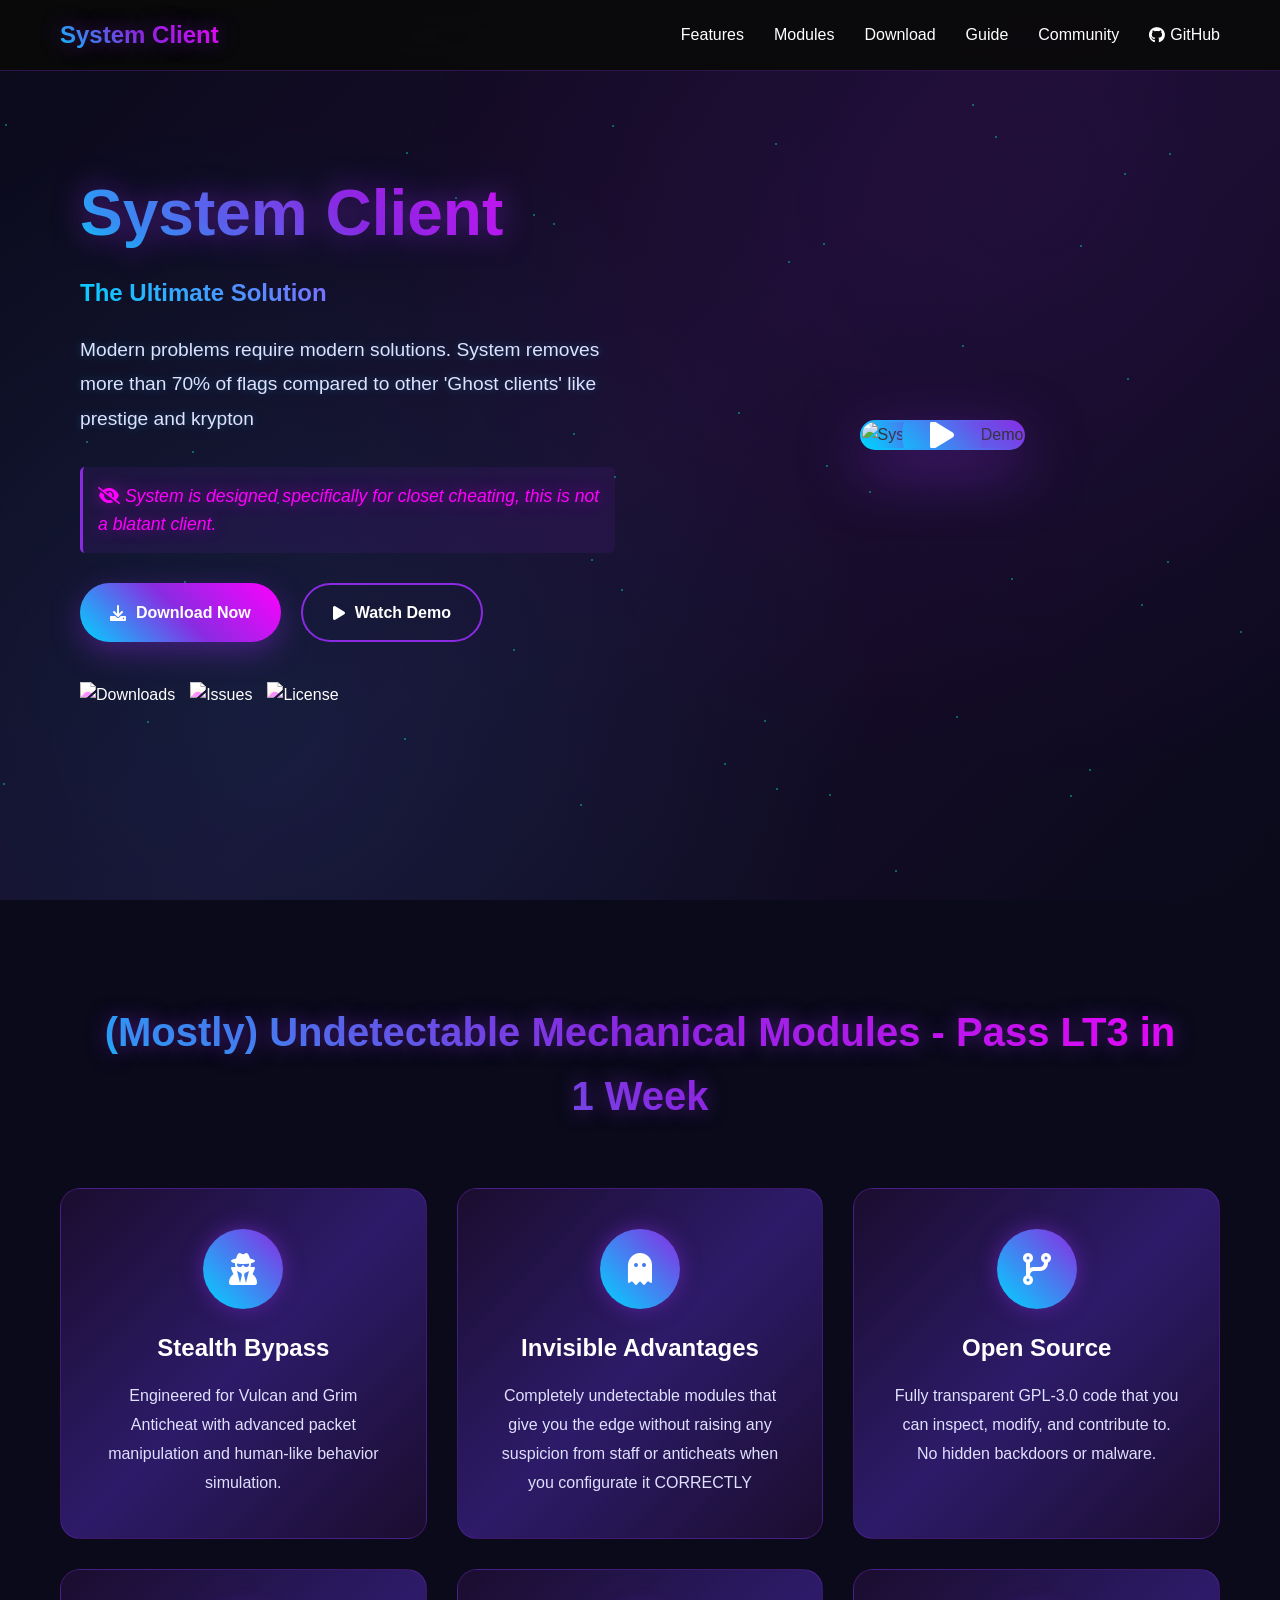
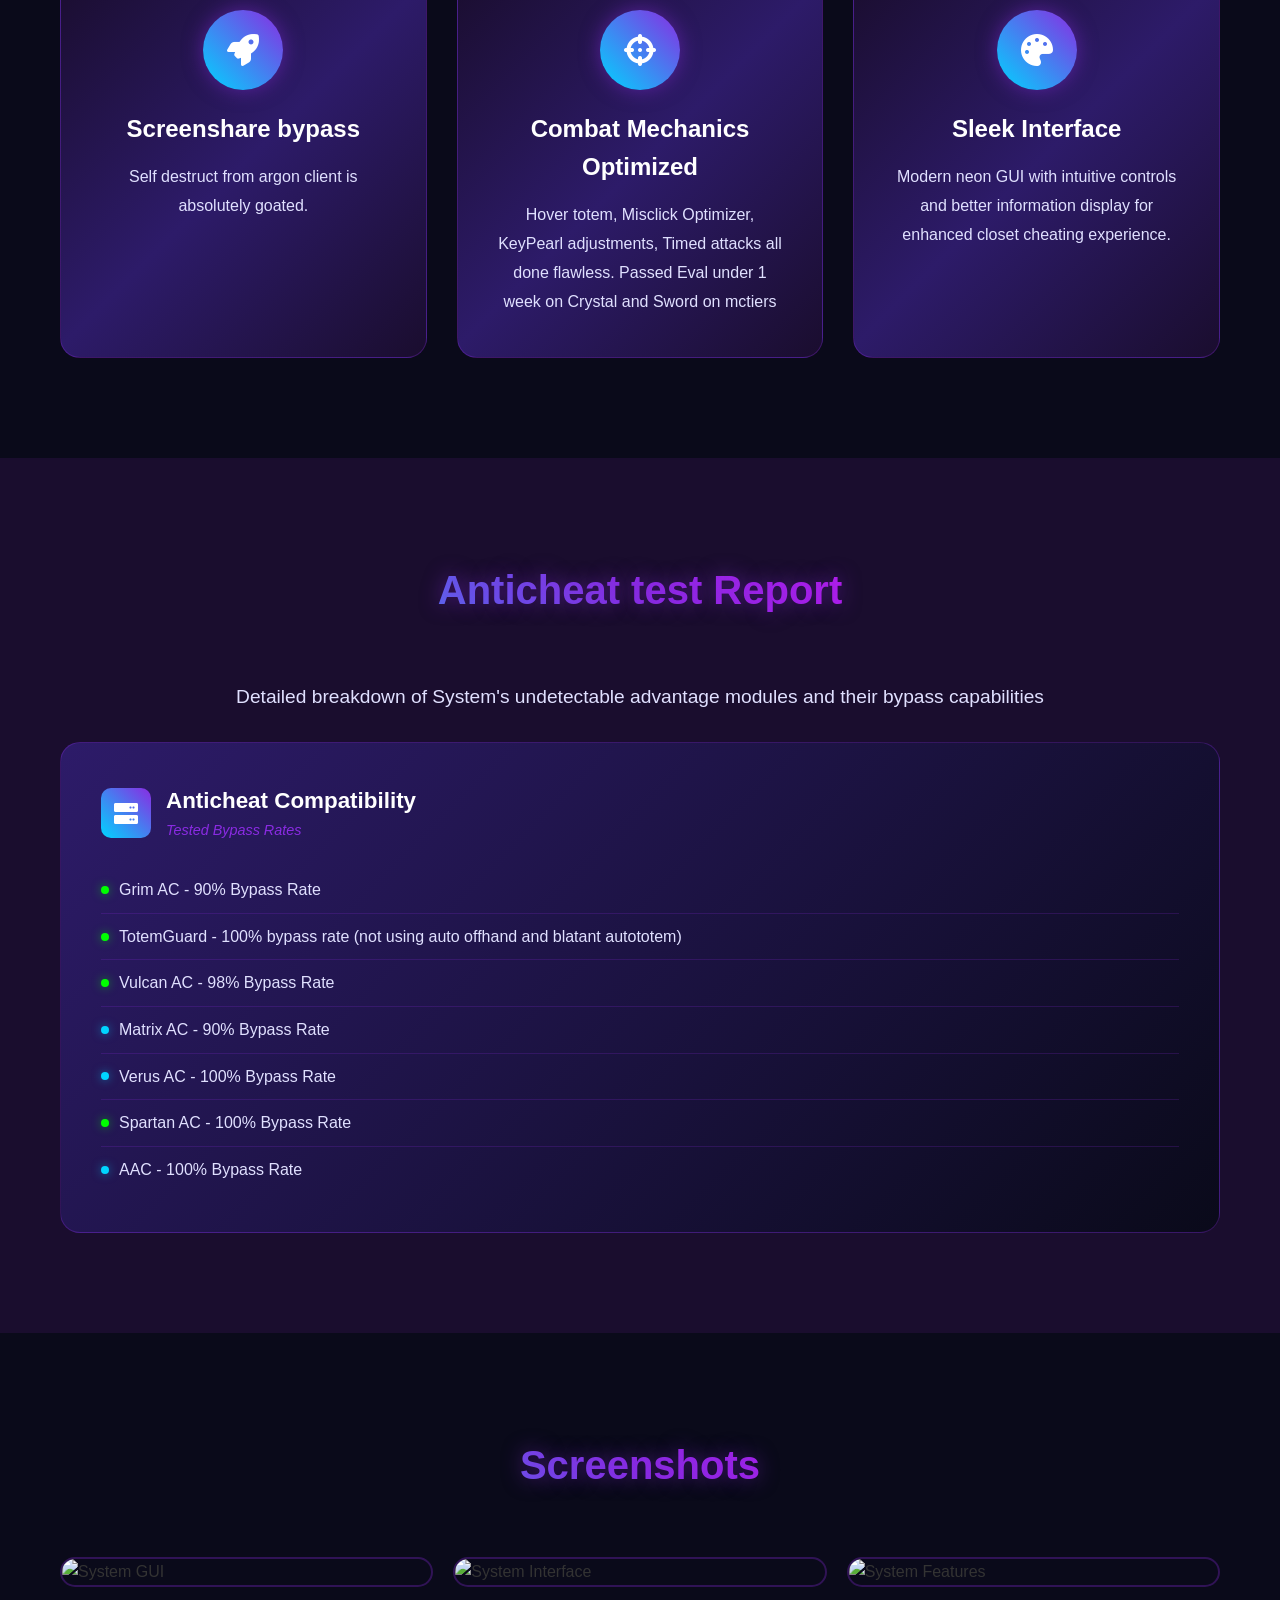
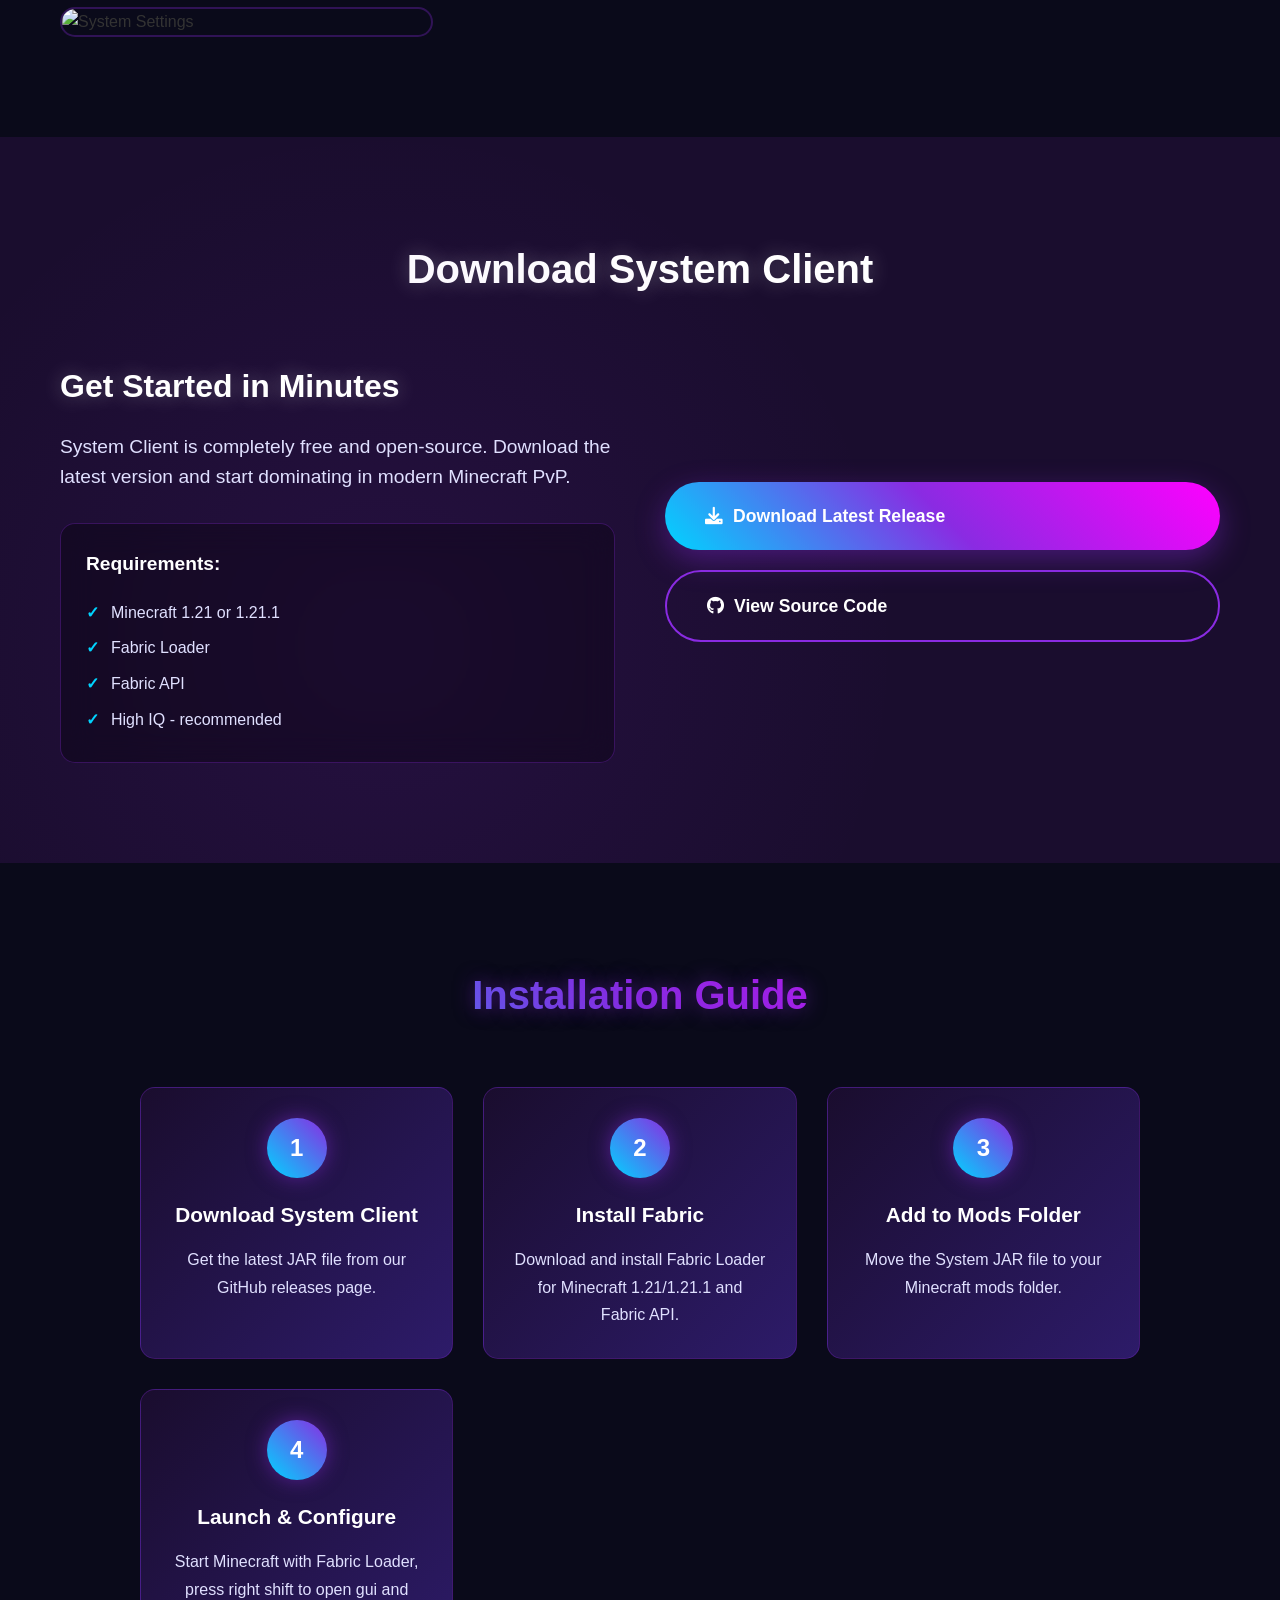
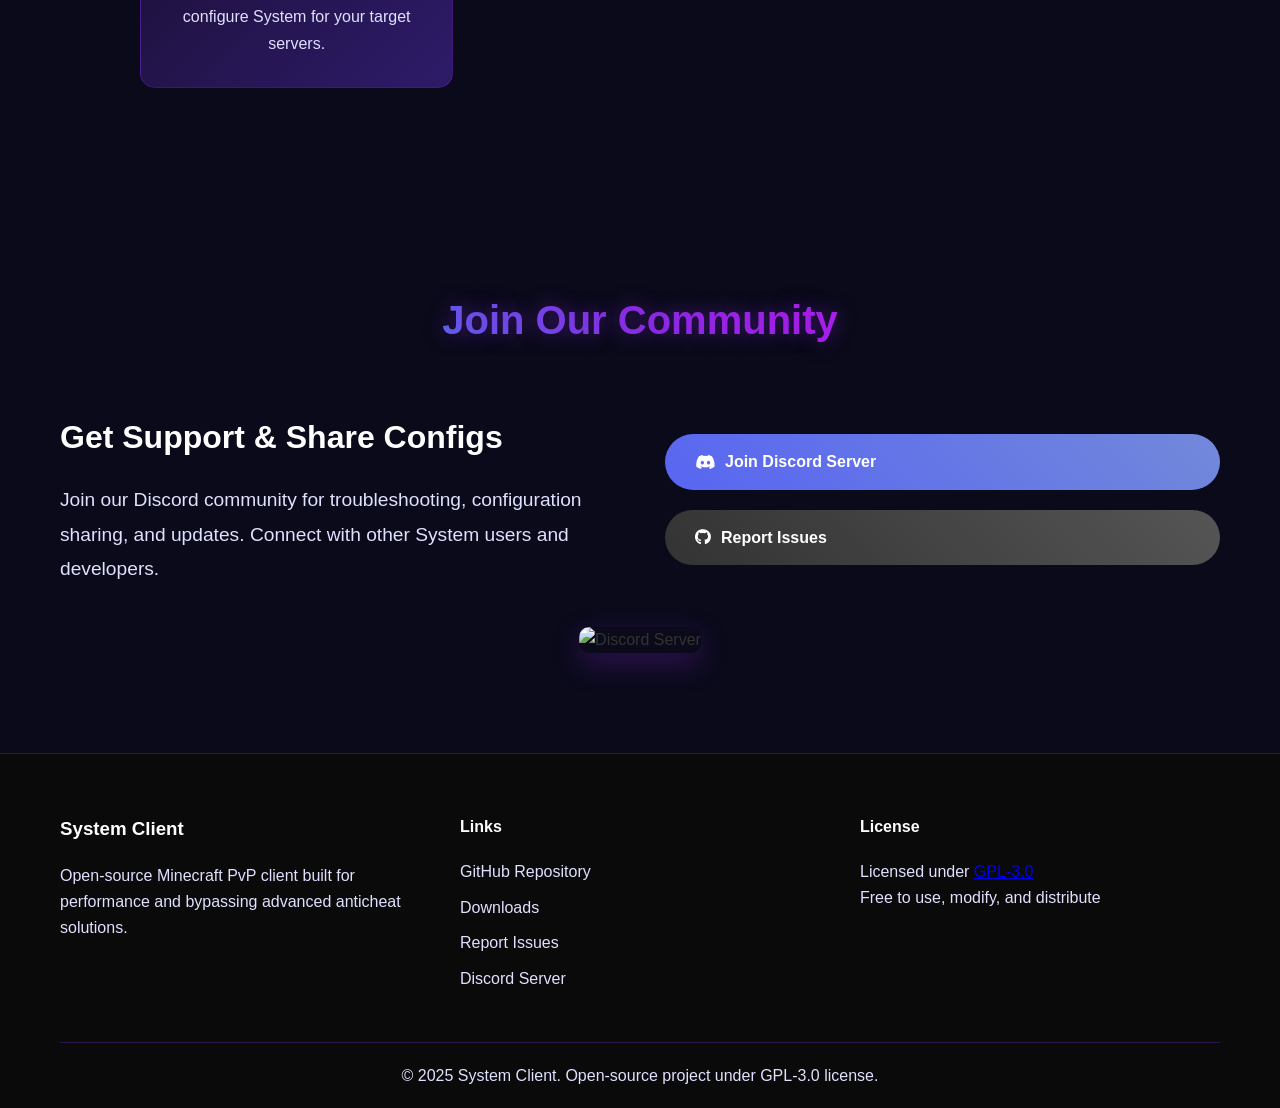
==== index.html @ 07dd6fdf "website" ====
<!DOCTYPE html>
<html lang="en">
<head>
    <meta charset="UTF-8">
    <meta name="viewport" content="width=device-width, initial-scale=1.0">
    <title>System Client</title>
    <meta name="description" content="The official github pages website for system client">
    <link rel="stylesheet" href="styles.css">
    <link href="https://cdnjs.cloudflare.com/ajax/libs/font-awesome/6.0.0/css/all.min.css" rel="stylesheet">
</head>
<body>
    <!-- Navigation -->
    <nav class="navbar">
        <div class="nav-container">
            <div class="nav-logo">
                <h2>System Client</h2>
            </div>
            <div class="nav-menu">
                <a href="#features" class="nav-link">Features</a>
                <a href="#modules" class="nav-link">Modules</a>
                <a href="#download" class="nav-link">Download</a>
                <a href="#guide" class="nav-link">Guide</a>
                <a href="#community" class="nav-link">Community</a>
                <a href="https://github.com/DLindustries/System" class="nav-link" target="_blank">
                    <i class="fab fa-github"></i> GitHub
                </a>
            </div>
            <div class="hamburger">
                <span></span>
                <span></span>
                <span></span>
            </div>
        </div>
    </nav>

    <!-- Hero Section -->
    <section class="hero">
        <div class="hero-container">
            <div class="hero-content">
                <h1 class="hero-title">System Client</h1>
                <p class="hero-subtitle">The Ultimate Solution</p>
                <p class="hero-description">
                    Modern problems require modern solutions. System removes more than 70% of flags compared to other 'Ghost clients' like prestige and krypton
                </p>
                <div class="closet-tagline">
                    <i class="fas fa-eye-slash"></i>
                    System is designed specifically for closet cheating, this is not a blatant client.
                </div>
                <div class="hero-buttons">
                    <a href="#download" class="btn btn-primary">
                        <i class="fas fa-download"></i> Download Now
                    </a>
                    <a href="https://www.youtube.com/watch?v=59nsohCazPo" class="btn btn-secondary" target="_blank">
                        <i class="fas fa-play"></i> Watch Demo
                    </a>
                </div>
                <div class="hero-stats">
                    <div class="stat">
                        <img src="https://img.shields.io/github/downloads/DLindustries/System/total?label=Downloads&style=flat-square&color=8a2be2" alt="Downloads">
                    </div>
                    <div class="stat">
                        <img src="https://img.shields.io/github/issues/DLindustries/System?style=flat-square&color=00d4ff" alt="Issues">
                    </div>
                    <div class="stat">
                        <img src="https://img.shields.io/badge/license-GPL--3.0-8a2be2?style=flat-square" alt="License">
                    </div>
                </div>
            </div>
            <div class="hero-video">
                <div class="video-wrapper">
                    <img src="https://img.youtube.com/vi/59nsohCazPo/maxresdefault.jpg" alt="System Client Demo" class="hero-image">
                    <div class="play-button" onclick="openVideo()">
                        <i class="fas fa-play"></i>
                    </div>
                </div>
            </div>
        </div>
    </section>

    <!-- Features Section -->
    <section id="features" class="features">
        <div class="container">
            <h2 class="section-title">(Mostly) Undetectable Mechanical Modules - Pass LT3 in 1 Week</h2>
            <div class="features-grid">
                <div class="feature-card">
                    <div class="feature-icon">
                        <i class="fas fa-user-secret"></i>
                    </div>
                    <h3>Stealth Bypass</h3>
                    <p>Engineered for Vulcan and Grim Anticheat with advanced packet manipulation and human-like behavior simulation.</p>
                </div>
                <div class="feature-card">
                    <div class="feature-icon">
                        <i class="fas fa-ghost"></i>
                    </div>
                    <h3>Invisible Advantages</h3>
                    <p>Completely undetectable modules that give you the edge without raising any suspicion from staff or anticheats when you configurate it CORRECTLY </p>
                </div>
                <div class="feature-card">
                    <div class="feature-icon">
                        <i class="fas fa-code-branch"></i>
                    </div>
                    <h3>Open Source</h3>
                    <p>Fully transparent GPL-3.0 code that you can inspect, modify, and contribute to. No hidden backdoors or malware.</p>
                </div>
                <div class="feature-card">
                    <div class="feature-icon">
                        <i class="fas fa-rocket"></i>
                    </div>
                    <h3>Screenshare bypass</h3>
                    <p>Self destruct from argon client is absolutely goated.</p>
                </div>
                <div class="feature-card">
                    <div class="feature-icon">
                        <i class="fas fa-crosshairs"></i>
                    </div>
                    <h3>Combat Mechanics Optimized</h3>
                    <p>Hover totem, Misclick Optimizer, KeyPearl adjustments, Timed attacks all done flawless. Passed Eval under 1 week on Crystal and Sword on mctiers</p>
                </div>
                <div class="feature-card">
                    <div class="feature-icon">
                        <i class="fas fa-palette"></i>
                    </div>
                    <h3>Sleek Interface</h3>
                    <p>Modern neon GUI with intuitive controls and better information display for enhanced closet cheating experience.</p>
                </div>
            </div>
        </div>
    </section>


    </section>

    <!-- Modules Comparison Section -->
    <section id="modules" class="modules-comparison">
        <div class="container">
            <h2 class="section-title">Anticheat test Report</h2>
            <p style="text-align: center; color: #e0e0ff; font-size: 1.2rem; margin-bottom: 30px;">
                Detailed breakdown of System's undetectable advantage modules and their bypass capabilities
            </p>
            


                <div class="comparison-card">
                    <div class="comparison-header">
                        <div class="comparison-icon">
                            <i class="fas fa-server"></i>
                        </div>
                        <div>
                            <div class="comparison-title">Anticheat Compatibility</div>
                            <div class="comparison-subtitle">Tested Bypass Rates</div>
                        </div>
                    </div>
                    <ul class="module-list">
                        <li class="module-item">
                            <span class="status undetectable"></span>
                            <span>Grim AC - 90% Bypass Rate</span>
                        </li>
                        <li class="module-item">
                            <span class="status undetectable"></span>
                            <span>TotemGuard - 100% bypass rate (not using auto offhand and blatant autototem)</span>
                        </li>
                        <li class="module-item">
                            <span class="status undetectable"></span>
                            <span>Vulcan AC - 98% Bypass Rate</span>
                        </li>
                        <li class="module-item">
                            <span class="status bypass"></span>
                            <span>Matrix AC - 90% Bypass Rate</span>
                        </li>
                        <li class="module-item">
                            <span class="status bypass"></span>
                            <span>Verus AC - 100% Bypass Rate</span>
                        </li>
                        <li class="module-item">
                            <span class="status undetectable"></span>
                            <span>Spartan AC - 100% Bypass Rate</span>
                        </li>
                        <li class="module-item">
                            <span class="status bypass"></span>
                            <span>AAC - 100% Bypass Rate</span>
                        </li>
                    </ul>
                </div>
            </div>
        </div>
    </section>

    <!-- Screenshots -->
    <section class="screenshots">
        <div class="container">
            <h2 class="section-title">Screenshots</h2>
            <div class="screenshots-grid">
                <div class="screenshot-item">
                    <img src="https://github.com/user-attachments/assets/105ce9a6-8dfd-446d-9b79-277b9ec9e015" alt="System GUI" onclick="openModal(this.src)">
                </div>
                <div class="screenshot-item">
                    <img src="https://github.com/user-attachments/assets/81a349a4-01f3-43d8-8728-928a8af3e916" alt="System Interface" onclick="openModal(this.src)">
                </div>
                <div class="screenshot-item">
                    <img src="https://github.com/user-attachments/assets/23832c9f-33e0-438f-86b9-a5bc885b9ee2" alt="System Features" onclick="openModal(this.src)">
                </div>
                <div class="screenshot-item">
                    <img src="https://github.com/user-attachments/assets/b5747333-413d-40ad-b40c-35d272b5d9b6" alt="System Settings" onclick="openModal(this.src)">
                </div>
            </div>
        </div>
    </section>

    <!-- Download Section -->
    <section id="download" class="download">
        <div class="container">
            <h2 class="section-title">Download System Client</h2>
            <div class="download-content">
                <div class="download-info">
                    <h3>Get Started in Minutes</h3>
                    <p>System Client is completely free and open-source. Download the latest version and start dominating in modern Minecraft PvP.</p>
                    <div class="requirements">
                        <h4>Requirements:</h4>
                        <ul>
                            <li>Minecraft 1.21 or 1.21.1</li>
                            <li>Fabric Loader</li>
                            <li>Fabric API</li>
                            <li>High IQ - recommended</li>
                        </ul>
                    </div>
                </div>
                <div class="download-buttons">
                    <a href="https://github.com/DLindustries/System/releases/latest" class="btn btn-primary large" target="_blank">
                        <i class="fas fa-download"></i>
                        Download Latest Release
                    </a>
                    <a href="https://github.com/DLindustries/System" class="btn btn-secondary large" target="_blank">
                        <i class="fab fa-github"></i>
                        View Source Code
                    </a>
                </div>
            </div>
        </div>
    </section>

    <!-- Installation Guide -->
    <section id="guide" class="guide">
        <div class="container">
            <h2 class="section-title">Installation Guide</h2>
            <div class="guide-steps">
                <div class="step">
                    <div class="step-number">1</div>
                    <div class="step-content">
                        <h3>Download System Client</h3>
                        <p>Get the latest JAR file from our GitHub releases page.</p>
                    </div>
                </div>
                <div class="step">
                    <div class="step-number">2</div>
                    <div class="step-content">
                        <h3>Install Fabric</h3>
                        <p>Download and install Fabric Loader for Minecraft 1.21/1.21.1 and Fabric API.</p>
                    </div>
                </div>
                <div class="step">
                    <div class="step-number">3</div>
                    <div class="step-content">
                        <h3>Add to Mods Folder</h3>
                        <p>Move the System JAR file to your Minecraft mods folder.</p>
                    </div>
                </div>
                <div class="step">
                    <div class="step-number">4</div>
                    <div class="step-content">
                        <h3>Launch & Configure</h3>
                        <p>Start Minecraft with Fabric Loader, press right shift to open gui and configure System for your target servers.</p>
                    </div>
                </div>
            </div>
        </div>
    </section>

    <!-- Community Section -->
    <section id="community" class="community">
        <div class="container">
            <h2 class="section-title">Join Our Community</h2>
            <div class="community-content">
                <div class="community-text">
                    <h3>Get Support & Share Configs</h3>
                    <p>Join our Discord community for troubleshooting, configuration sharing, and updates. Connect with other System users and developers.</p>
                </div>
                <div class="community-links">
                    <a href="https://discord.gg/yynpznJVkC" class="btn btn-discord" target="_blank">
                        <i class="fab fa-discord"></i>
                        Join Discord Server
                    </a>
                    <a href="https://github.com/DLindustries/System/issues" class="btn btn-github" target="_blank">
                        <i class="fab fa-github"></i>
                        Report Issues
                    </a>
                </div>
            </div>
            <div class="discord-widget">
                <img src="https://invidget.switchblade.xyz/yynpznJVkC" alt="Discord Server" style="border-radius: 10px;">
            </div>
        </div>
    </section>

    <!-- Footer -->
    <footer class="footer">
        <div class="container">
            <div class="footer-content">
                <div class="footer-section">
                    <h3>System Client</h3>
                    <p>Open-source Minecraft PvP client built for performance and bypassing advanced anticheat solutions.</p>
                </div>
                <div class="footer-section">
                    <h4>Links</h4>
                    <ul>
                        <li><a href="https://github.com/DLindustries/System">GitHub Repository</a></li>
                        <li><a href="https://github.com/DLindustries/System/releases">Downloads</a></li>
                        <li><a href="https://github.com/DLindustries/System/issues">Report Issues</a></li>
                        <li><a href="https://discord.gg/yynpznJVkC">Discord Server</a></li>
                    </ul>
                </div>
                <div class="footer-section">
                    <h4>License</h4>
                    <p>Licensed under <a href="https://www.gnu.org/licenses/gpl-3.0.en.html">GPL-3.0</a></p>
                    <p>Free to use, modify, and distribute</p>
                </div>
            </div>
            <div class="footer-bottom">
                <p>&copy; 2025 System Client. Open-source project under GPL-3.0 license.</p>
            </div>
        </div>
    </footer>

    <!-- Modal for screenshots -->
    <div id="imageModal" class="modal">
        <div class="modal-content">
            <span class="close" onclick="closeModal()">&times;</span>
            <img id="modalImage" src="" alt="Screenshot">
        </div>
    </div>

    <script src="script.js"></script>
</body>
</html>
---- styles.css ----
/* Modern CSS Reset and Base Styles */
* {
    margin: 0;
    padding: 0;
    box-sizing: border-box;
}

body {
    font-family: 'Segoe UI', Tahoma, Geneva, Verdana, sans-serif;
    line-height: 1.6;
    color: #333;
    background: linear-gradient(135deg, #0a0a0a 0%, #1a0d2e 50%, #0a0a0a 100%);
    background-attachment: fixed;
    overflow-x: hidden;
}

/* Smooth scrolling */
html {
    scroll-behavior: smooth;
}

/* Container */
.container {
    max-width: 1200px;
    margin: 0 auto;
    padding: 0 20px;
}

/* Navigation */
.navbar {
    position: fixed;
    top: 0;
    width: 100%;
    background: rgba(10, 10, 26, 0.95);
    backdrop-filter: blur(15px) saturate(1.5);
    border-bottom: 1px solid rgba(138, 43, 226, 0.3);
    z-index: 1000;
    transition: all 0.3s ease;
}

.nav-container {
    max-width: 1200px;
    margin: 0 auto;
    padding: 0 20px;
    display: flex;
    justify-content: space-between;
    align-items: center;
    height: 70px;
}

.nav-logo h2 {
    background: linear-gradient(45deg, #00d4ff, #8a2be2, #ff00ff);
    -webkit-background-clip: text;
    -webkit-text-fill-color: transparent;
    background-clip: text;
    font-weight: 700;
    font-size: 1.5rem;
    text-shadow: 0 0 20px rgba(138, 43, 226, 0.5);
}

.nav-menu {
    display: flex;
    gap: 30px;
    align-items: center;
}

.nav-link {
    color: #fff;
    text-decoration: none;
    font-weight: 500;
    transition: all 0.3s ease;
    display: flex;
    align-items: center;
    gap: 5px;
    position: relative;
}

.nav-link::after {
    content: '';
    position: absolute;
    bottom: -5px;
    left: 0;
    width: 0;
    height: 2px;
    background: linear-gradient(45deg, #00d4ff, #8a2be2);
    transition: width 0.3s ease;
}

.nav-link:hover {
    color: #00d4ff;
    text-shadow: 0 0 10px rgba(0, 212, 255, 0.5);
}

.nav-link:hover::after {
    width: 100%;
}

.hamburger {
    display: none;
    flex-direction: column;
    cursor: pointer;
}

.hamburger span {
    width: 25px;
    height: 3px;
    background: linear-gradient(45deg, #00d4ff, #8a2be2);
    margin: 3px 0;
    transition: 0.3s;
}

/* Hero Section */
.hero {
    min-height: 100vh;
    background: linear-gradient(135deg, #0a0a1a 0%, #1a0d2e 50%, #0a0a1a 100%);
    display: flex;
    align-items: center;
    padding-top: 70px;
    padding-left: 40px;
    padding-right: 40px;
    position: relative;
    overflow: hidden;
}

.hero::before {
    content: '';
    position: absolute;
    top: 0;
    left: 0;
    right: 0;
    bottom: 0;
    background: radial-gradient(circle at 20% 80%, rgba(0, 212, 255, 0.1) 0%, transparent 50%),
                radial-gradient(circle at 80% 20%, rgba(138, 43, 226, 0.1) 0%, transparent 50%);
    opacity: 0.8;
}

.hero-container {
    display: grid;
    grid-template-columns: 1fr 1fr;
    gap: 50px;
    align-items: center;
    position: relative;
    z-index: 1;
    max-width: 1200px;
    margin: 0 auto;
    padding: 0 20px;
}

.hero-content {
    color: #fff;
    padding-left: 20px;
}

.hero-title {
    font-size: 4rem;
    font-weight: 800;
    margin-bottom: 10px;
    background: linear-gradient(45deg, #00d4ff, #8a2be2, #ff00ff);
    -webkit-background-clip: text;
    -webkit-text-fill-color: transparent;
    background-clip: text;
    text-shadow: 0 0 30px rgba(138, 43, 226, 0.6);
}

.hero-subtitle {
    font-size: 1.5rem;
    background: linear-gradient(45deg, #00d4ff, #ff00ff);
    -webkit-background-clip: text;
    -webkit-text-fill-color: transparent;
    background-clip: text;
    margin-bottom: 20px;
    font-weight: 600;
}

.hero-description {
    font-size: 1.2rem;
    color: #e0e0ff;
    margin-bottom: 30px;
    line-height: 1.8;
    text-shadow: 0 0 10px rgba(0, 212, 255, 0.3);
}

.closet-tagline {
    font-size: 1.1rem;
    color: #ff00ff;
    font-style: italic;
    margin-bottom: 30px;
    text-shadow: 0 0 15px rgba(255, 0, 255, 0.5);
    padding: 15px;
    background: rgba(138, 43, 226, 0.1);
    border-left: 3px solid #8a2be2;
    border-radius: 5px;
}

.hero-buttons {
    display: flex;
    gap: 20px;
    margin-bottom: 40px;
    padding-left: 0;
}

.btn {
    padding: 15px 30px;
    border-radius: 50px;
    text-decoration: none;
    font-weight: 600;
    transition: all 0.3s ease;
    display: inline-flex;
    align-items: center;
    gap: 10px;
    border: none;
    cursor: pointer;
    font-size: 1rem;
    position: relative;
    overflow: hidden;
}

.btn::before {
    content: '';
    position: absolute;
    top: 0;
    left: -100%;
    width: 100%;
    height: 100%;
    background: linear-gradient(90deg, transparent, rgba(255, 255, 255, 0.2), transparent);
    transition: left 0.5s;
}

.btn:hover::before {
    left: 100%;
}

.btn-primary {
    background: linear-gradient(45deg, #00d4ff, #8a2be2, #ff00ff);
    color: #fff;
    box-shadow: 0 10px 30px rgba(138, 43, 226, 0.4);
}

.btn-primary:hover {
    transform: translateY(-3px);
    box-shadow: 0 15px 40px rgba(138, 43, 226, 0.6);
}

.btn-secondary {
    background: transparent;
    color: #fff;
    border: 2px solid #8a2be2;
}

.btn-secondary:hover {
    background: linear-gradient(45deg, #8a2be2, #ff00ff);
    color: #fff;
    transform: translateY(-3px);
    box-shadow: 0 10px 25px rgba(138, 43, 226, 0.5);
}

.btn.large {
    padding: 20px 40px;
    font-size: 1.1rem;
}

.hero-stats {
    display: flex;
    gap: 15px;
    flex-wrap: wrap;
}

.stat img {
    height: 24px;
    filter: brightness(1.2) hue-rotate(180deg);
}

.hero-video {
    display: flex;
    justify-content: center;
    align-items: center;
}

.video-wrapper {
    position: relative;
    border-radius: 20px;
    overflow: hidden;
    box-shadow: 0 20px 60px rgba(138, 43, 226, 0.5);
    transition: transform 0.3s ease;
    cursor: pointer;
    border: 2px solid transparent;
    background: linear-gradient(45deg, #00d4ff, #8a2be2) border-box;
}

.video-wrapper:hover {
    transform: translateY(-10px) scale(1.02);
    box-shadow: 0 30px 80px rgba(138, 43, 226, 0.7);
}

.hero-image {
    width: 100%;
    max-width: 500px;
    height: auto;
    display: block;
}

.play-button {
    position: absolute;
    top: 50%;
    left: 50%;
    transform: translate(-50%, -50%);
    width: 80px;
    height: 80px;
    background: linear-gradient(45deg, #00d4ff, #8a2be2);
    border-radius: 50%;
    display: flex;
    align-items: center;
    justify-content: center;
    font-size: 2rem;
    color: #fff;
    transition: all 0.3s ease;
    box-shadow: 0 0 30px rgba(138, 43, 226, 0.6);
}

.play-button:hover {
    background: linear-gradient(45deg, #8a2be2, #ff00ff);
    transform: translate(-50%, -50%) scale(1.1);
    box-shadow: 0 0 40px rgba(255, 0, 255, 0.8);
}

/* Sections */
section {
    padding: 100px 0;
}

.section-title {
    text-align: center;
    font-size: 2.5rem;
    margin-bottom: 60px;
    background: linear-gradient(45deg, #00d4ff, #8a2be2, #ff00ff);
    -webkit-background-clip: text;
    -webkit-text-fill-color: transparent;
    background-clip: text;
    font-weight: 700;
    text-shadow: 0 0 20px rgba(138, 43, 226, 0.5);
    padding: 0 40px;
}

/* Features Section */
.features {
    background: #0a0a1a;
}

.features-grid {
    display: grid;
    grid-template-columns: repeat(auto-fit, minmax(350px, 1fr));
    gap: 30px;
}

.feature-card {
    background: linear-gradient(135deg, #1a0d2e, #2d1b69, #1a0d2e);
    padding: 40px;
    border-radius: 20px;
    text-align: center;
    transition: all 0.3s ease;
    border: 1px solid rgba(138, 43, 226, 0.3);
    position: relative;
    overflow: hidden;
}

.feature-card::before {
    content: '';
    position: absolute;
    top: 0;
    left: 0;
    right: 0;
    bottom: 0;
    background: linear-gradient(45deg, rgba(0, 212, 255, 0.05), rgba(138, 43, 226, 0.05));
    opacity: 0;
    transition: opacity 0.3s ease;
}

.feature-card:hover::before {
    opacity: 1;
}

.feature-card:hover {
    transform: translateY(-10px);
    box-shadow: 0 20px 40px rgba(138, 43, 226, 0.4);
    border-color: rgba(0, 212, 255, 0.5);
}

.feature-icon {
    width: 80px;
    height: 80px;
    background: linear-gradient(45deg, #00d4ff, #8a2be2);
    border-radius: 50%;
    display: flex;
    align-items: center;
    justify-content: center;
    margin: 0 auto 20px;
    font-size: 2rem;
    color: #fff;
    box-shadow: 0 0 20px rgba(138, 43, 226, 0.5);
}

.feature-card h3 {
    color: #fff;
    font-size: 1.5rem;
    margin-bottom: 15px;
    font-weight: 600;
}

.feature-card p {
    color: #e0e0ff;
    line-height: 1.8;
}

/* Improvements Section */
.improvements {
    background: #1a0d2e;
}

.improvements-list {
    max-width: 800px;
    margin: 0 auto;
}

.improvement-item {
    display: flex;
    gap: 30px;
    margin-bottom: 40px;
    padding: 30px;
    background: linear-gradient(135deg, #2d1b69, #1a0d2e);
    border-radius: 15px;
    transition: all 0.3s ease;
    border: 1px solid rgba(138, 43, 226, 0.2);
}

.improvement-item:hover {
    transform: translateX(10px);
    box-shadow: 0 10px 30px rgba(138, 43, 226, 0.3);
    border-color: rgba(0, 212, 255, 0.4);
}

.improvement-icon {
    width: 60px;
    height: 60px;
    background: linear-gradient(45deg, #00d4ff, #8a2be2);
    border-radius: 50%;
    display: flex;
    align-items: center;
    justify-content: center;
    font-size: 1.5rem;
    color: #fff;
    flex-shrink: 0;
    box-shadow: 0 0 15px rgba(138, 43, 226, 0.4);
}

.improvement-content h3 {
    color: #fff;
    font-size: 1.3rem;
    margin-bottom: 10px;
    font-weight: 600;
}

.improvement-content p {
    color: #e0e0ff;
    line-height: 1.7;
}

/* Screenshots Section */
.screenshots {
    background: #0a0a1a;
}

.screenshots-grid {
    display: grid;
    grid-template-columns: repeat(auto-fit, minmax(300px, 1fr));
    gap: 20px;
}

.screenshot-item {
    border-radius: 15px;
    overflow: hidden;
    cursor: pointer;
    transition: all 0.3s ease;
    border: 2px solid rgba(138, 43, 226, 0.3);
}

.screenshot-item:hover {
    transform: scale(1.05);
    box-shadow: 0 15px 40px rgba(138, 43, 226, 0.4);
    border-color: rgba(0, 212, 255, 0.6);
}

.screenshot-item img {
    width: 100%;
    height: auto;
    display: block;
}

/* Download Section */
.download {
    background: #1a0d2e;
    color: #fff;
    position: relative;
    overflow: hidden;
}

.download::before {
    content: '';
    position: absolute;
    top: 0;
    left: 0;
    right: 0;
    bottom: 0;
    background: radial-gradient(circle at 30% 70%, rgba(138, 43, 226, 0.1) 0%, transparent 50%);
}

.download .section-title {
    color: #fff;
    background: none;
    -webkit-background-clip: unset;
    -webkit-text-fill-color: unset;
    background-clip: unset;
    text-shadow: 0 0 20px rgba(255, 255, 255, 0.3);
}

.download-content {
    display: grid;
    grid-template-columns: 1fr 1fr;
    gap: 50px;
    align-items: center;
    position: relative;
    z-index: 1;
}

.download-info h3 {
    font-size: 2rem;
    margin-bottom: 20px;
    font-weight: 700;
    color: #fff;
    text-shadow: 0 0 20px rgba(255, 255, 255, 0.3);
}

.download-info p {
    font-size: 1.2rem;
    margin-bottom: 30px;
    color: #e0e0ff;
}

.requirements {
    background: rgba(0, 0, 0, 0.3);
    padding: 25px;
    border-radius: 15px;
    backdrop-filter: blur(15px);
    border: 1px solid rgba(138, 43, 226, 0.3);
}

.requirements h4 {
    margin-bottom: 15px;
    font-size: 1.2rem;
    color: #fff;
}

.requirements ul {
    list-style: none;
}

.requirements li {
    padding: 5px 0;
    padding-left: 25px;
    position: relative;
    color: #e0e0ff;
}

.requirements li::before {
    content: '✓';
    position: absolute;
    left: 0;
    color: #00d4ff;
    font-weight: bold;
}

.download-buttons {
    display: flex;
    flex-direction: column;
    gap: 20px;
}

.btn-discord {
    background: linear-gradient(45deg, #5865F2, #7289DA);
    color: #fff;
}

.btn-discord:hover {
    background: linear-gradient(45deg, #4752C4, #5865F2);
    transform: translateY(-3px);
}

.btn-github {
    background: linear-gradient(45deg, #333, #555);
    color: #fff;
}

.btn-github:hover {
    background: linear-gradient(45deg, #555, #777);
    transform: translateY(-3px);
}

/* Guide Section */
.guide {
    background: #0a0a1a;
}

.guide-steps {
    display: grid;
    grid-template-columns: repeat(auto-fit, minmax(250px, 1fr));
    gap: 30px;
    max-width: 1000px;
    margin: 0 auto;
}

.step {
    text-align: center;
    position: relative;
    padding: 30px;
    background: linear-gradient(135deg, #1a0d2e, #2d1b69);
    border-radius: 15px;
    border: 1px solid rgba(138, 43, 226, 0.3);
    transition: all 0.3s ease;
}

.step:hover {
    transform: translateY(-5px);
    box-shadow: 0 10px 30px rgba(138, 43, 226, 0.3);
}

.step-number {
    width: 60px;
    height: 60px;
    background: linear-gradient(45deg, #00d4ff, #8a2be2);
    border-radius: 50%;
    display: flex;
    align-items: center;
    justify-content: center;
    font-size: 1.5rem;
    font-weight: bold;
    color: #fff;
    margin: 0 auto 20px;
    box-shadow: 0 0 20px rgba(138, 43, 226, 0.5);
}

.step-content h3 {
    color: #fff;
    font-size: 1.3rem;
    margin-bottom: 15px;
    font-weight: 600;
}

.step-content p {
    color: #e0e0ff;
    line-height: 1.7;
}

/* Modules Comparison Section */
.modules-comparison {
    background: #1a0d2e;
    padding: 100px 0;
}

.comparison-grid {
    display: grid;
    grid-template-columns: repeat(auto-fit, minmax(400px, 1fr));
    gap: 40px;
    margin-top: 50px;
}

.comparison-card {
    background: linear-gradient(135deg, #2d1b69, #0a0a1a);
    padding: 40px;
    border-radius: 20px;
    border: 1px solid rgba(138, 43, 226, 0.3);
    transition: all 0.3s ease;
}

.comparison-card:hover {
    transform: translateY(-10px);
    box-shadow: 0 20px 40px rgba(138, 43, 226, 0.4);
}

.comparison-header {
    display: flex;
    align-items: center;
    gap: 15px;
    margin-bottom: 25px;
}

.comparison-icon {
    width: 50px;
    height: 50px;
    background: linear-gradient(45deg, #00d4ff, #8a2be2);
    border-radius: 10px;
    display: flex;
    align-items: center;
    justify-content: center;
    font-size: 1.5rem;
    color: #fff;
}

.comparison-title {
    color: #fff;
    font-size: 1.4rem;
    font-weight: 600;
}

.comparison-subtitle {
    color: #8a2be2;
    font-size: 0.9rem;
    font-style: italic;
}

.module-list {
    list-style: none;
}

.module-item {
    padding: 10px 0;
    color: #e0e0ff;
    border-bottom: 1px solid rgba(138, 43, 226, 0.2);
    display: flex;
    align-items: center;
    gap: 10px;
}

.module-item:last-child {
    border-bottom: none;
}

.module-item .status {
    width: 8px;
    height: 8px;
    border-radius: 50%;
    flex-shrink: 0;
}

.status.undetectable {
    background: #00ff00;
    box-shadow: 0 0 10px rgba(0, 255, 0, 0.5);
}

.status.bypass {
    background: #00d4ff;
    box-shadow: 0 0 10px rgba(0, 212, 255, 0.5);
}

.status.risky {
    background: #ff6600;
    box-shadow: 0 0 10px rgba(255, 102, 0, 0.5);
}

/* Community Section */
.community {
    background: #0a0a1a;
}

.community-content {
    display: grid;
    grid-template-columns: 1fr 1fr;
    gap: 50px;
    align-items: center;
    margin-bottom: 40px;
}

.community-text h3 {
    color: #fff;
    font-size: 2rem;
    margin-bottom: 20px;
    font-weight: 700;
}

.community-text p {
    color: #e0e0ff;
    font-size: 1.2rem;
    line-height: 1.8;
}

.community-links {
    display: flex;
    flex-direction: column;
    gap: 20px;
}

.discord-widget {
    text-align: center;
}

.discord-widget img {
    max-width: 100%;
    height: auto;
    border-radius: 15px;
    box-shadow: 0 10px 30px rgba(138, 43, 226, 0.3);
}

/* Footer */
.footer {
    background: #0a0a0a;
    color: #e0e0ff;
    padding: 60px 0 20px;
    border-top: 1px solid rgba(138, 43, 226, 0.3);
}

.footer-content {
    display: grid;
    grid-template-columns: repeat(auto-fit, minmax(250px, 1fr));
    gap: 40px;
    margin-bottom: 40px;
}

.footer-section h3,
.footer-section h4 {
    color: #fff;
    margin-bottom: 20px;
    font-weight: 600;
}

.footer-section ul {
    list-style: none;
}

.footer-section ul li {
    margin-bottom: 10px;
}

.footer-section ul li a {
    color: #e0e0ff;
    text-decoration: none;
    transition: color 0.3s ease;
}

.footer-section ul li a:hover {
    color: #00d4ff;
    text-shadow: 0 0 10px rgba(0, 212, 255, 0.5);
}

.footer-bottom {
    text-align: center;
    padding-top: 20px;
    border-top: 1px solid rgba(138, 43, 226, 0.3);
}

/* Modal */
.modal {
    display: none;
    position: fixed;
    z-index: 2000;
    left: 0;
    top: 0;
    width: 100%;
    height: 100%;
    background-color: rgba(0, 0, 0, 0.9);
}

.modal-content {
    position: relative;
    margin: auto;
    padding: 20px;
    width: 90%;
    max-width: 800px;
    top: 50%;
    transform: translateY(-50%);
}

.modal-content img {
    width: 100%;
    height: auto;
    border-radius: 10px;
    border: 2px solid rgba(138, 43, 226, 0.5);
}

.close {
    position: absolute;
    top: 10px;
    right: 25px;
    color: #fff;
    font-size: 35px;
    font-weight: bold;
    cursor: pointer;
    z-index: 2001;
}

.close:hover {
    color: #00d4ff;
    text-shadow: 0 0 15px rgba(0, 212, 255, 0.8);
}

/* Responsive Design */
@media (max-width: 768px) {
    .hamburger {
        display: flex;
    }

    .nav-menu {
        position: fixed;
        left: -100%;
        top: 70px;
        flex-direction: column;
        background: linear-gradient(135deg, #0a0a1a, #1a0d2e);
        width: 100%;
        text-align: center;
        transition: 0.3s;
        backdrop-filter: blur(15px);
        padding: 20px 0;
        border-top: 1px solid rgba(138, 43, 226, 0.3);
    }

    .nav-menu.active {
        left: 0;
    }

    .hero {
        padding-left: 20px;
        padding-right: 20px;
    }

    .hero-container {
        grid-template-columns: 1fr;
        text-align: center;
        padding: 0 10px;
    }

    .hero-content {
        padding-left: 0;
    }

    .hero-title {
        font-size: 2.5rem;
    }

    .section-title {
        padding: 0 20px;
    }

    .download-content,
    .community-content {
        grid-template-columns: 1fr;
        text-align: center;
    }

    .hero-buttons {
        flex-direction: column;
        align-items: center;
    }

    .btn {
        width: 100%;
        max-width: 300px;
        justify-content: center;
    }

    .improvement-item {
        flex-direction: column;
        text-align: center;
    }

    .screenshots-grid {
        grid-template-columns: 1fr;
    }

    .guide-steps {
        grid-template-columns: 1fr;
    }

    .comparison-grid {
        grid-template-columns: 1fr;
    }
}

@media (max-width: 480px) {
    .hero {
        padding-left: 15px;
        padding-right: 15px;
    }

    .hero-title {
        font-size: 2rem;
    }

    .section-title {
        font-size: 2rem;
        padding: 0 15px;
    }

    .features-grid {
        grid-template-columns: 1fr;
    }

    .feature-card {
        padding: 30px 20px;
    }
}

/* Animations and Effects */
@keyframes fadeInUp {
    from {
        opacity: 0;
        transform: translateY(30px);
    }
    to {
        opacity: 1;
        transform: translateY(0);
    }
}

@keyframes glow {
    0%, 100% {
        box-shadow: 0 0 20px rgba(138, 43, 226, 0.3);
    }
    50% {
        box-shadow: 0 0 30px rgba(0, 212, 255, 0.5);
    }
}

.feature-card,
.improvement-item,
.step,
.comparison-card {
    animation: fadeInUp 0.6s ease forwards;
}

.play-button {
    animation: glow 2s ease-in-out infinite;
}

/* Scrollbar styling */
::-webkit-scrollbar {
    width: 8px;
}

::-webkit-scrollbar-track {
    background: #1a0d2e;
}

::-webkit-scrollbar-thumb {
    background: linear-gradient(45deg, #00d4ff, #8a2be2);
    border-radius: 4px;
}

::-webkit-scrollbar-thumb:hover {
    background: linear-gradient(45deg, #8a2be2, #ff00ff);
}
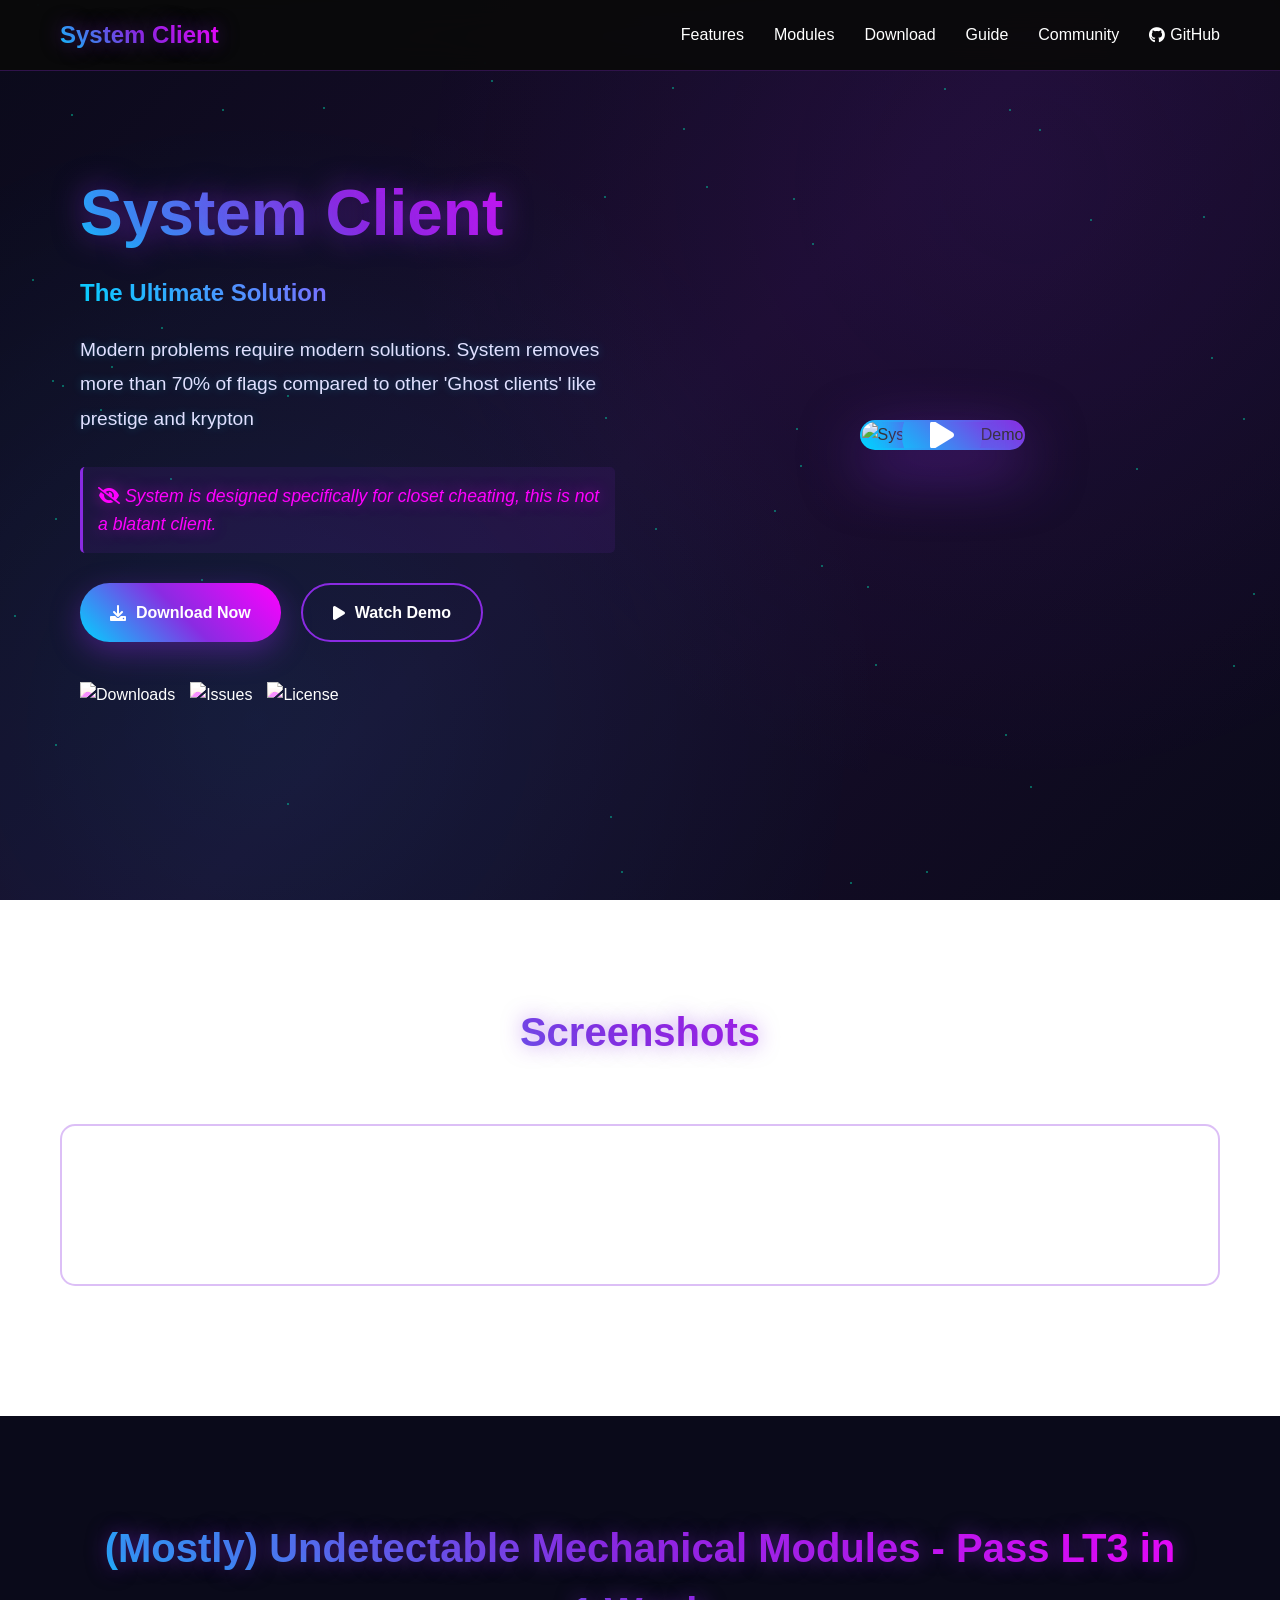
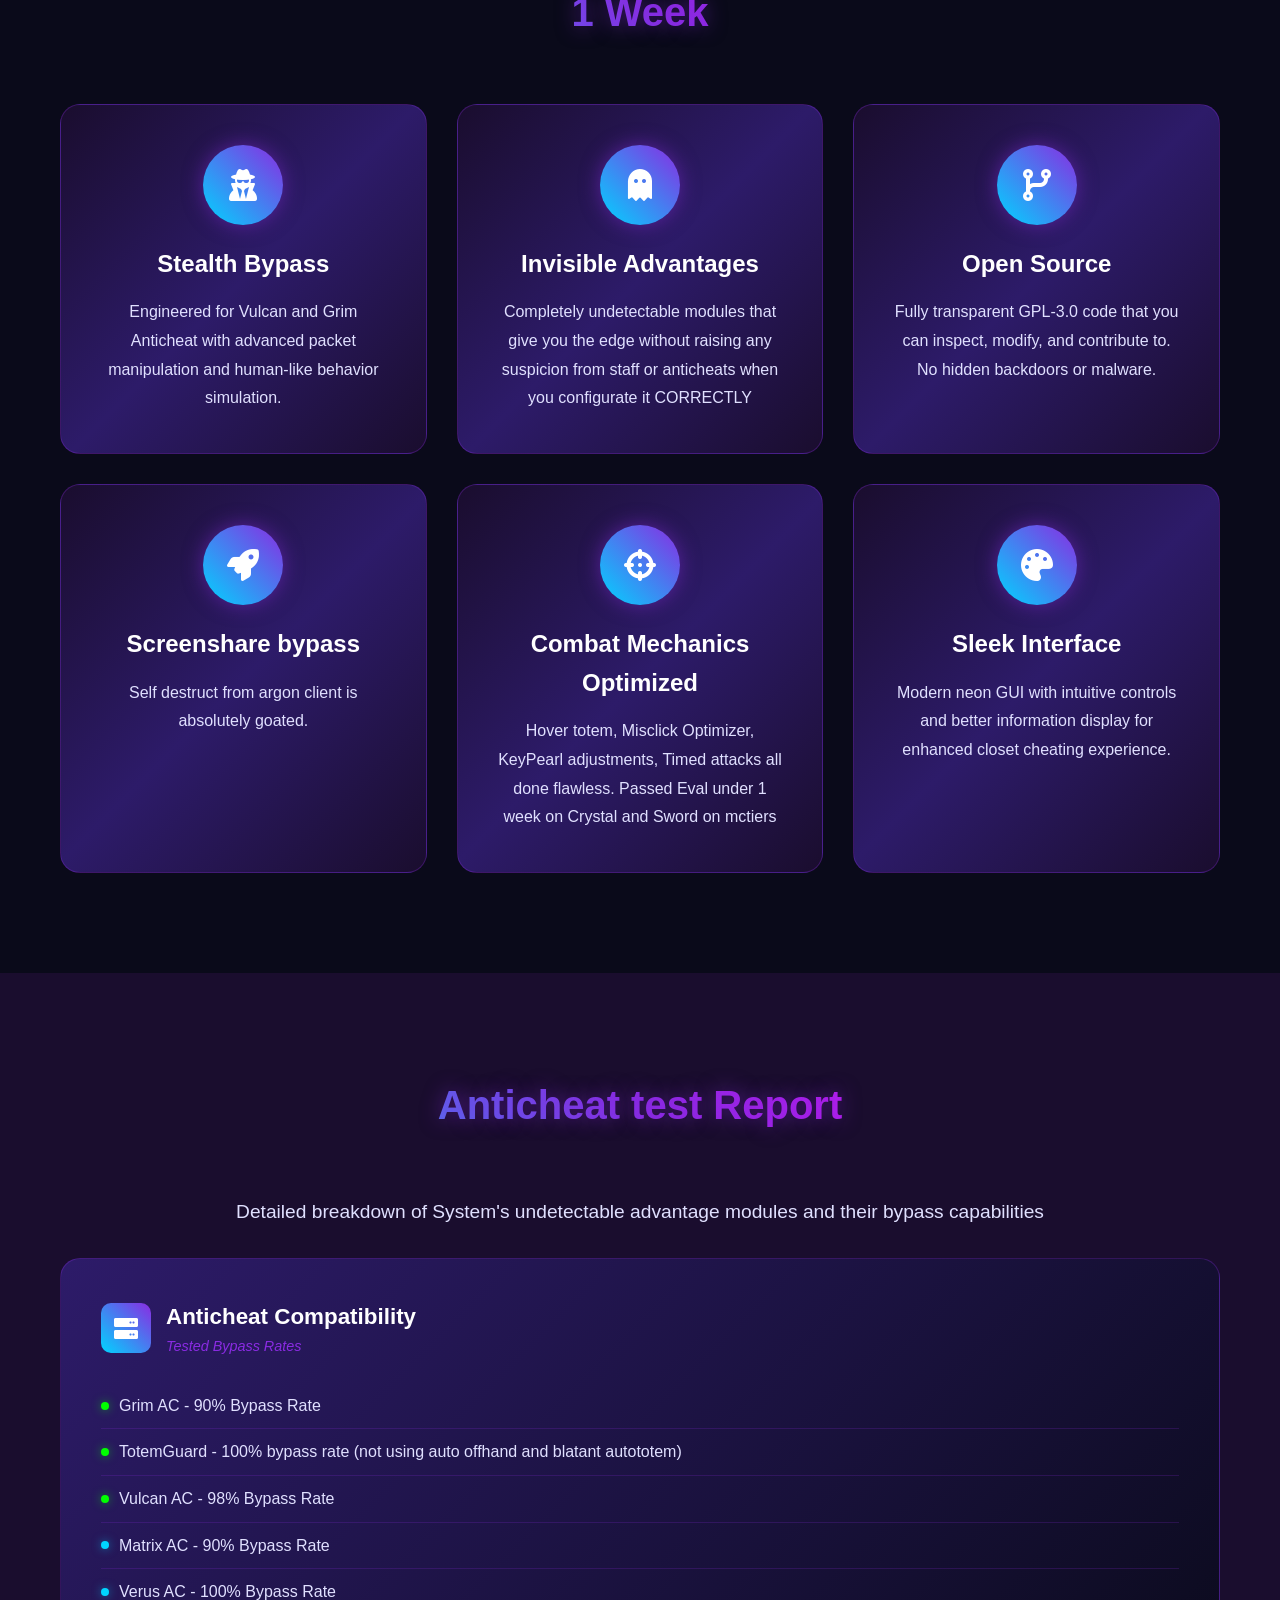
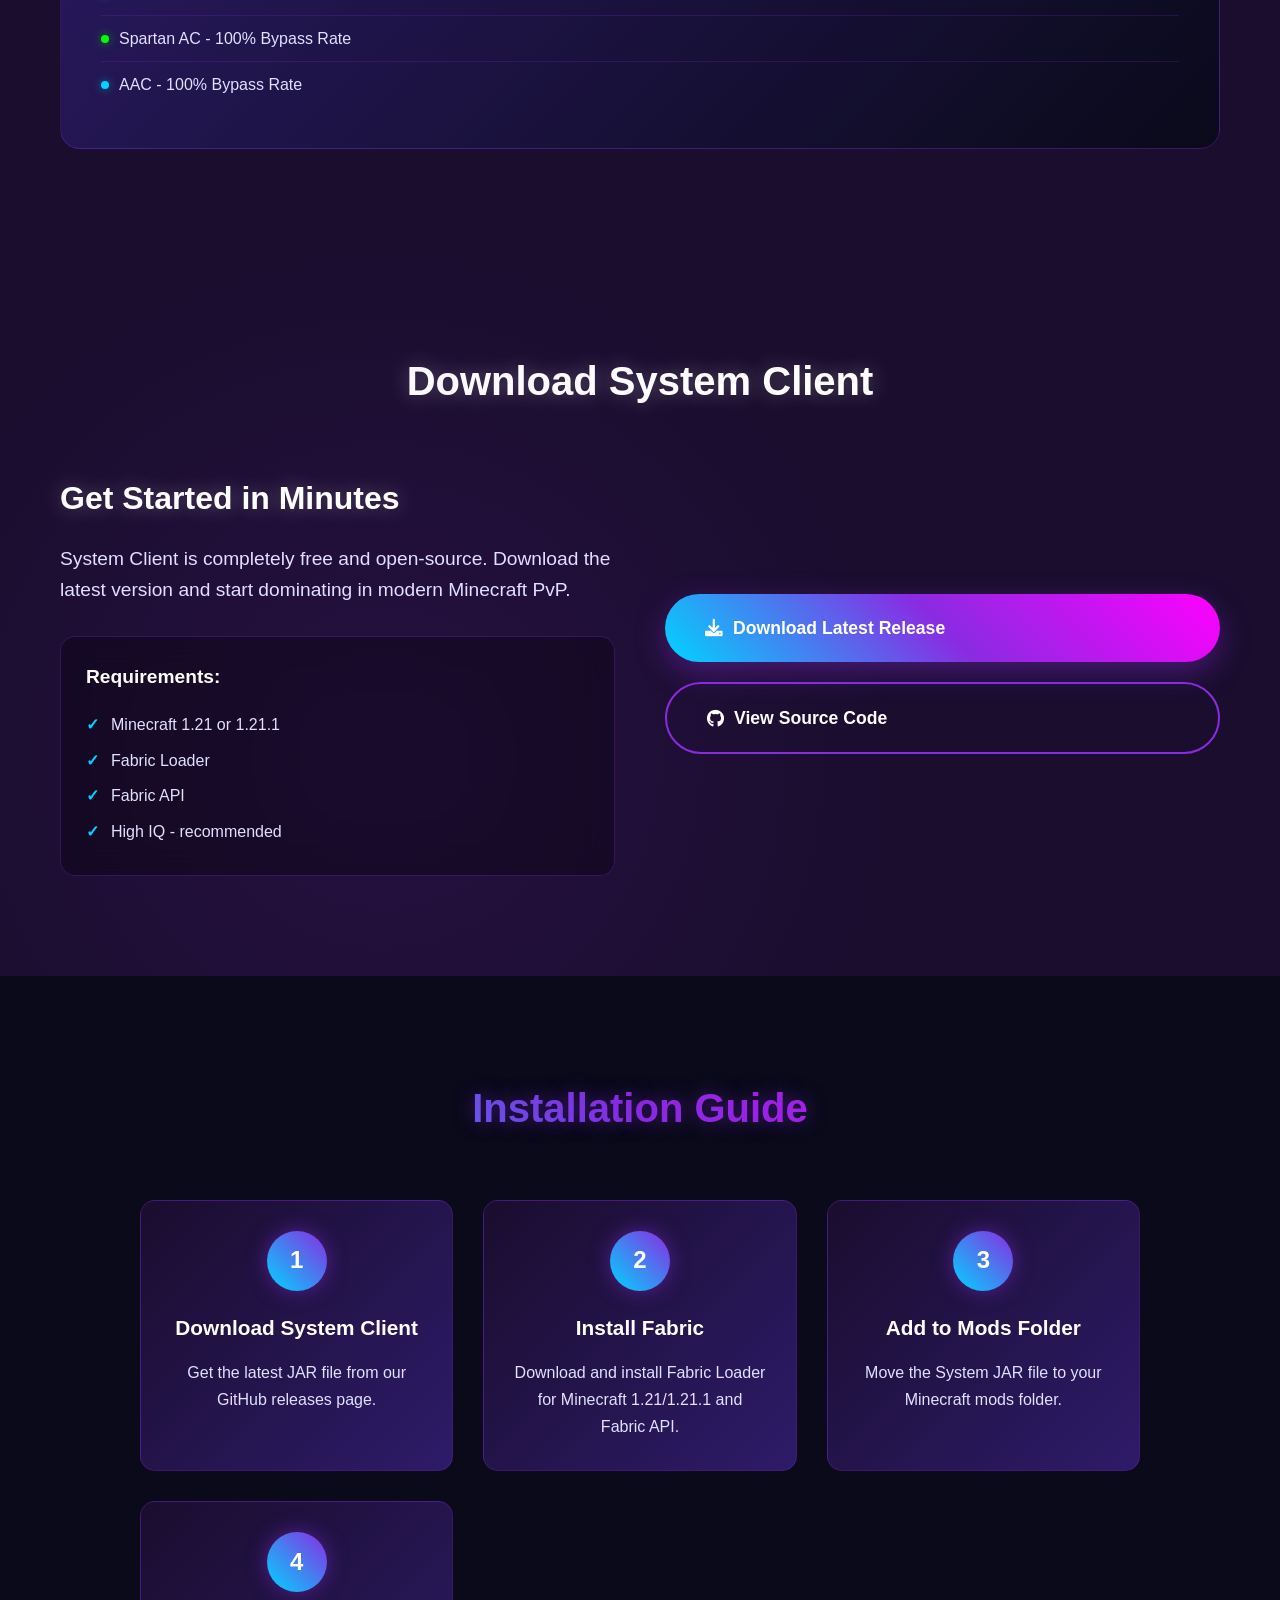
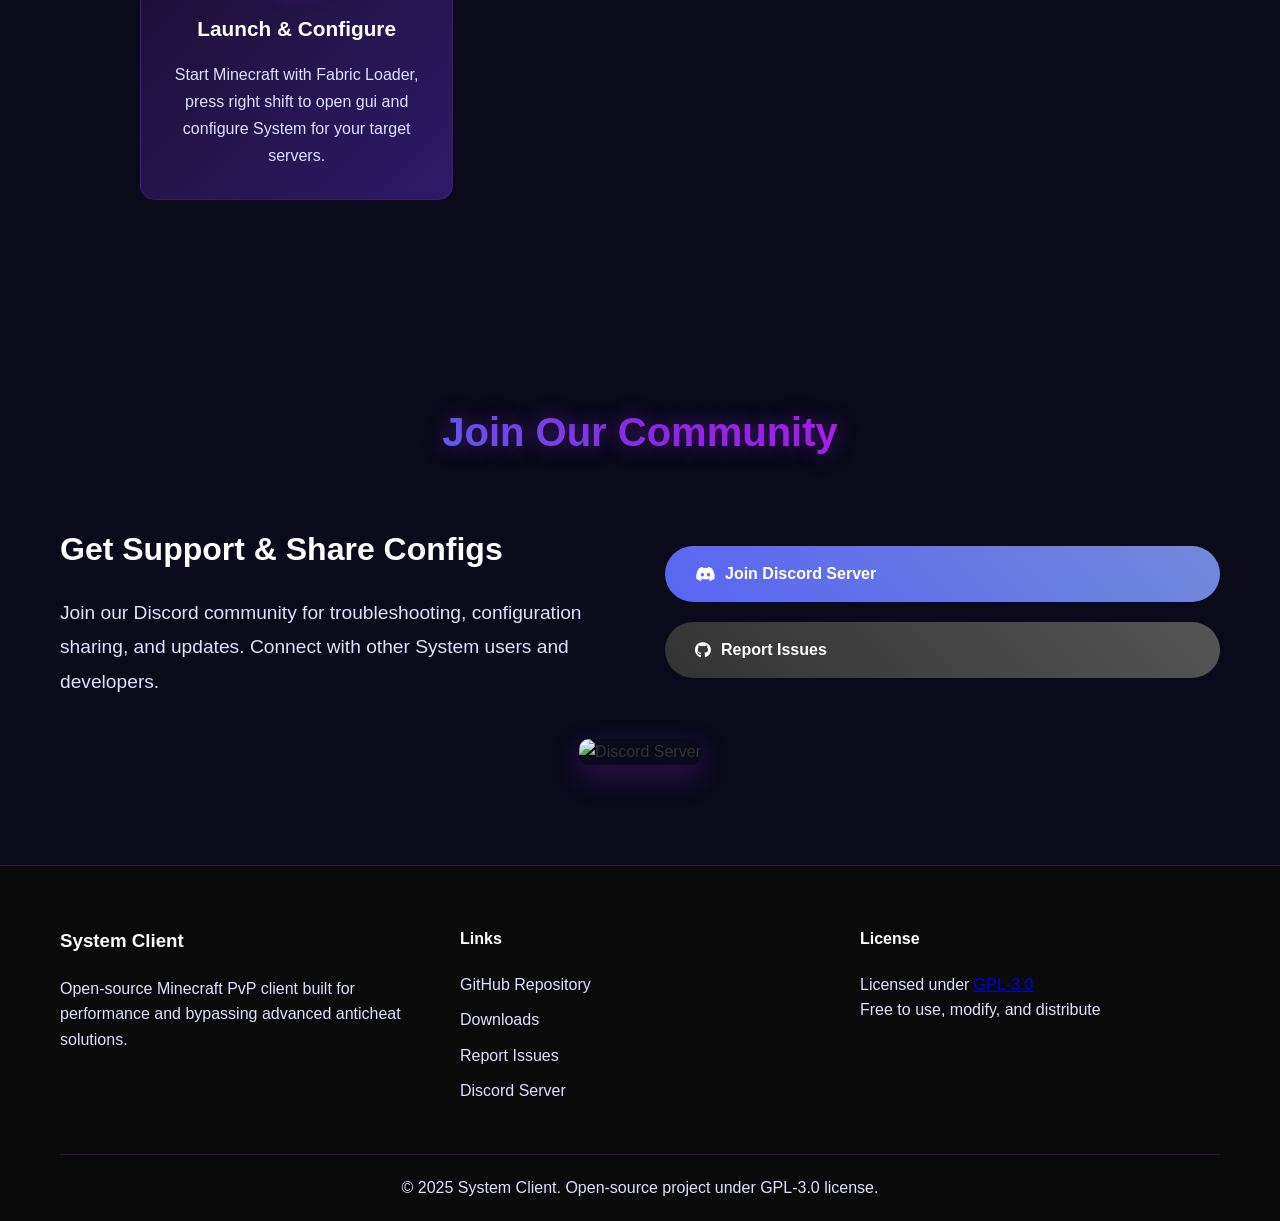
==== commit 01e68b12: "updated website" ====
--- a/index.html
+++ b/index.html
@@ -77,6 +77,21 @@
         </div>
     </section>
 
+    <!-- GUI -->
+    <section class="GUI">
+        <div class="container">
+            <h2 class="section-title">Screenshots</h2>
+
+            <!-- GIF/MP4 Preview Only -->
+            <div class="screenshot-item" style="text-align: center; margin-bottom: 30px;">
+                <video autoplay muted loop playsinline style="max-width: 100%; border-radius: 10px;">
+                    <source src="https://cdn.discordapp.com/attachments/1372338720409387172/1391792786147381378/gui.mp4?ex=686d2f8a&is=686bde0a&hm=2d21cbb5ee482553b59542520e4243e9ccf0406db28b0a71375be35059798517&" type="video/mp4">
+                    Your browser does not support the video tag.
+                </video>
+            </div>
+        </div>
+    </section>
+
     <!-- Features Section -->
     <section id="features" class="features">
         <div class="container">
@@ -186,26 +201,8 @@
         </div>
     </section>
 
-    <!-- Screenshots -->
-    <section class="screenshots">
-        <div class="container">
-            <h2 class="section-title">Screenshots</h2>
-            <div class="screenshots-grid">
-                <div class="screenshot-item">
-                    <img src="https://github.com/user-attachments/assets/105ce9a6-8dfd-446d-9b79-277b9ec9e015" alt="System GUI" onclick="openModal(this.src)">
-                </div>
-                <div class="screenshot-item">
-                    <img src="https://github.com/user-attachments/assets/81a349a4-01f3-43d8-8728-928a8af3e916" alt="System Interface" onclick="openModal(this.src)">
-                </div>
-                <div class="screenshot-item">
-                    <img src="https://github.com/user-attachments/assets/23832c9f-33e0-438f-86b9-a5bc885b9ee2" alt="System Features" onclick="openModal(this.src)">
-                </div>
-                <div class="screenshot-item">
-                    <img src="https://github.com/user-attachments/assets/b5747333-413d-40ad-b40c-35d272b5d9b6" alt="System Settings" onclick="openModal(this.src)">
-                </div>
-            </div>
-        </div>
-    </section>
+
+
 
     <!-- Download Section -->
     <section id="download" class="download">
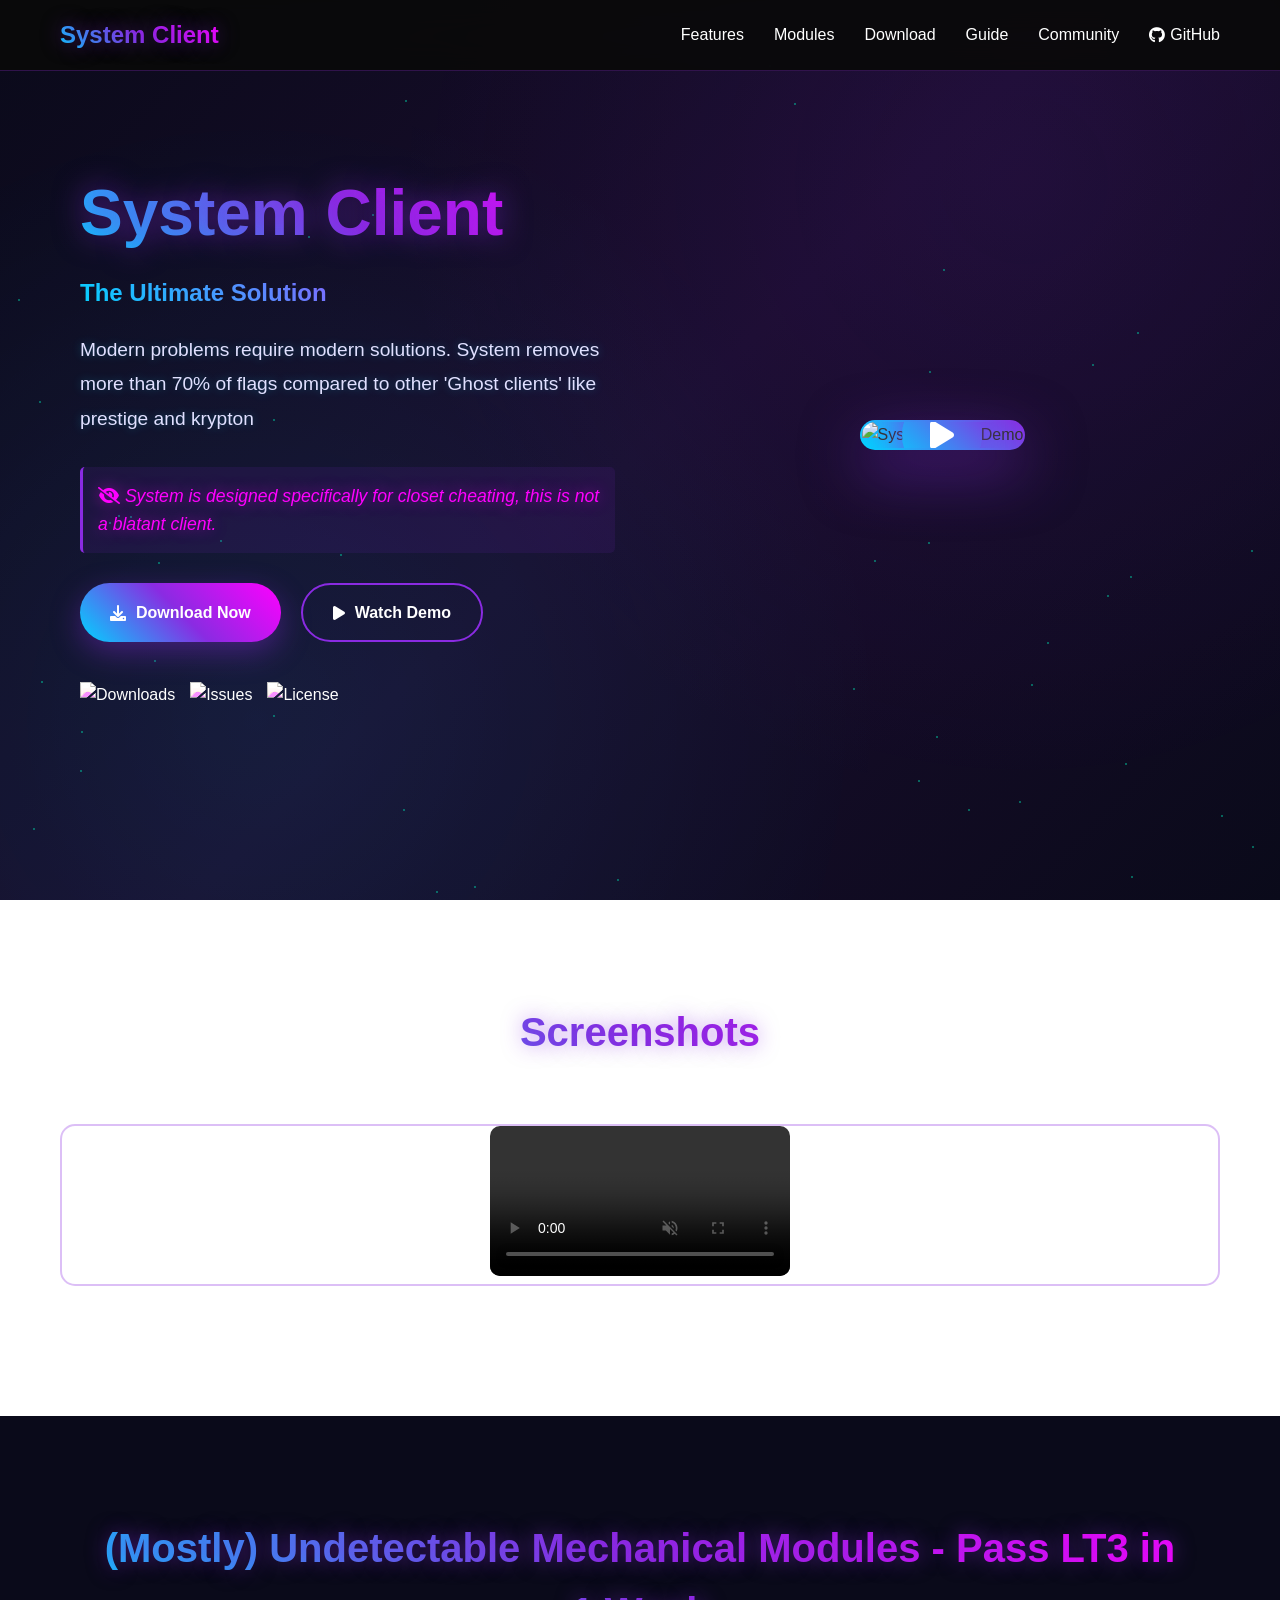
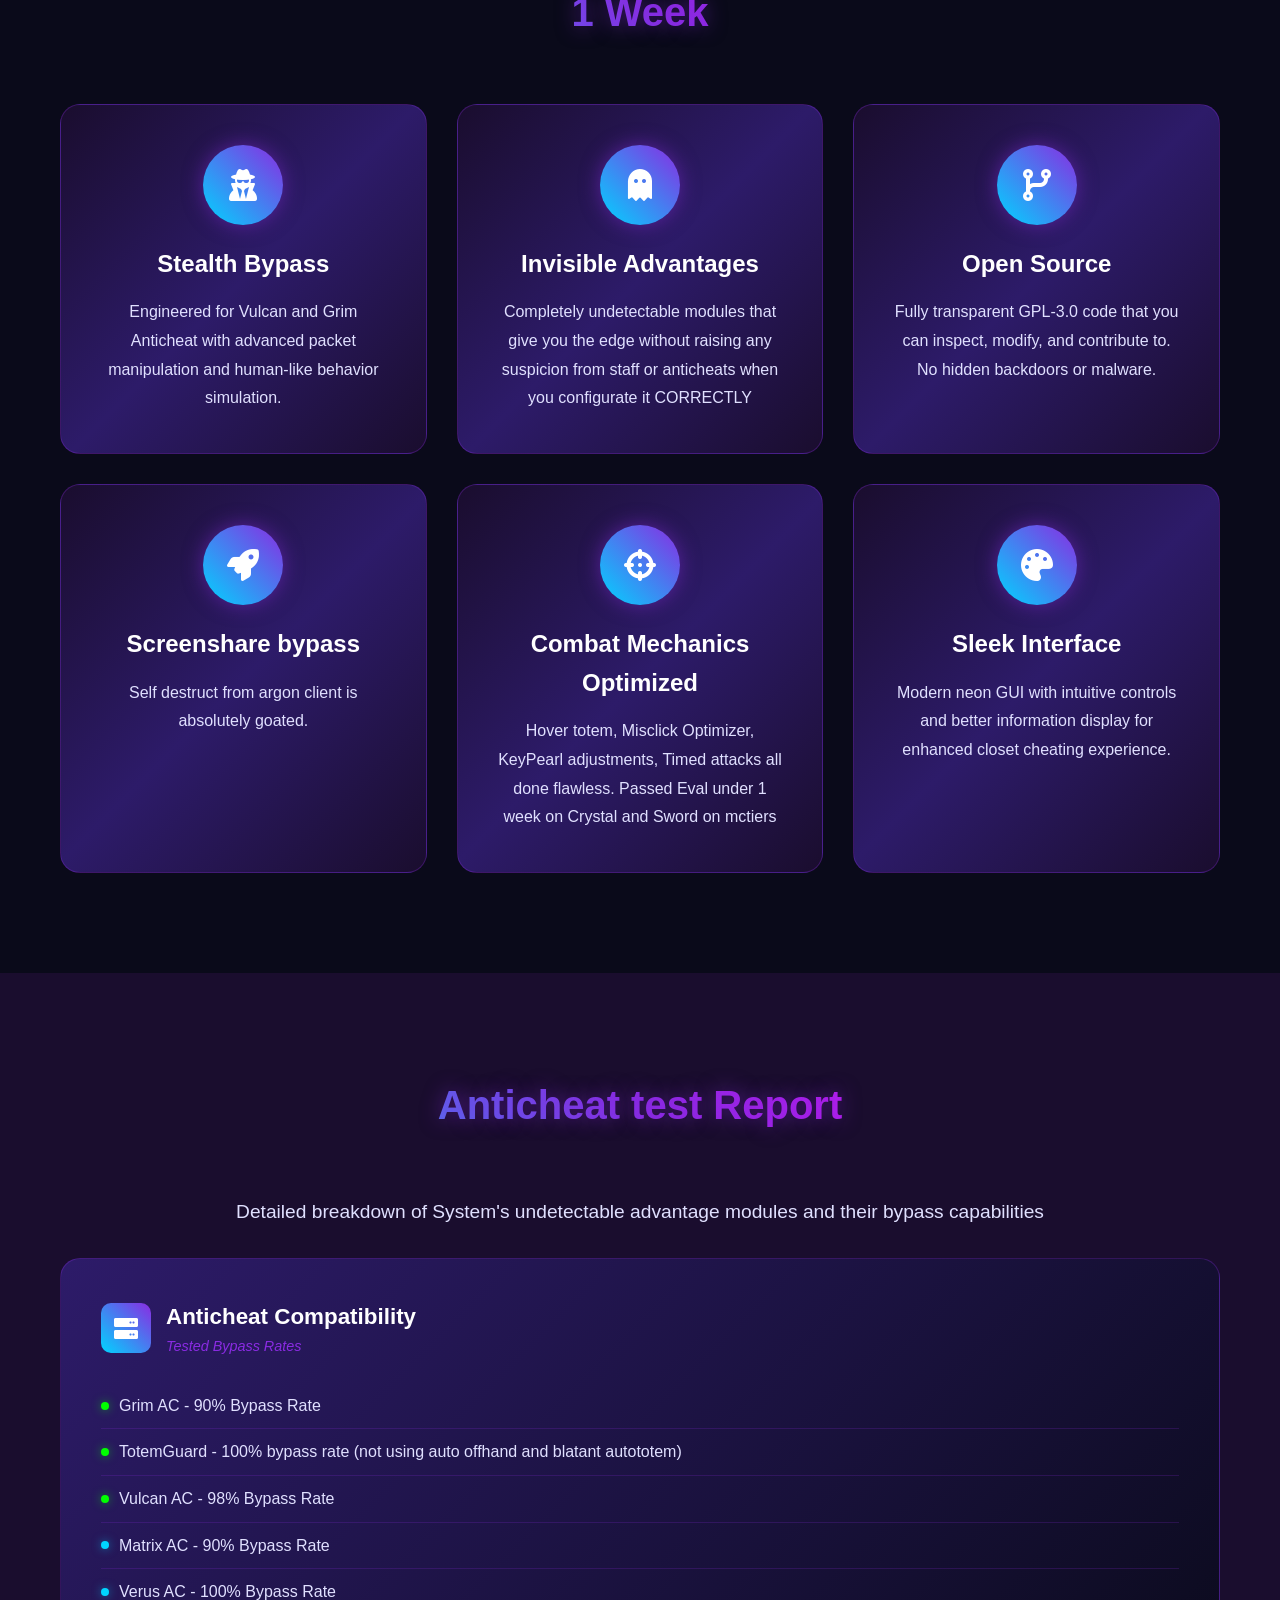
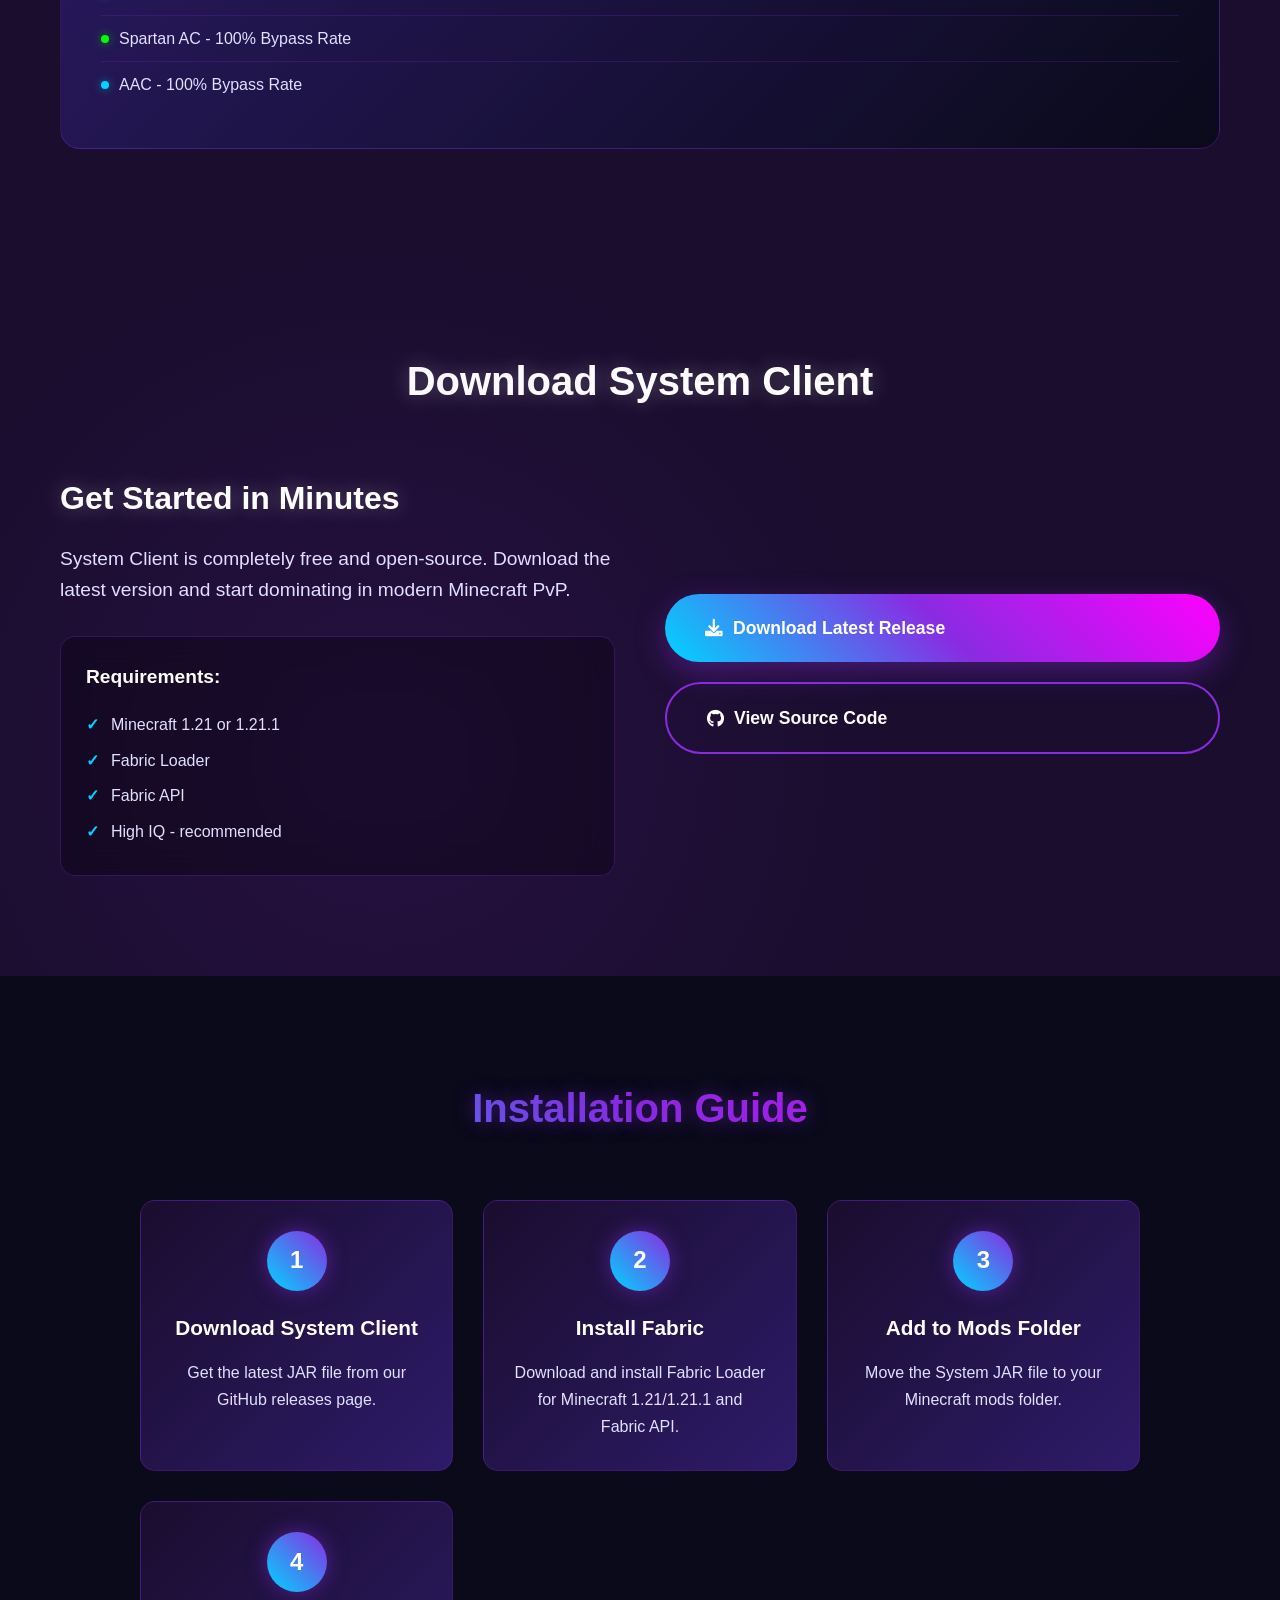
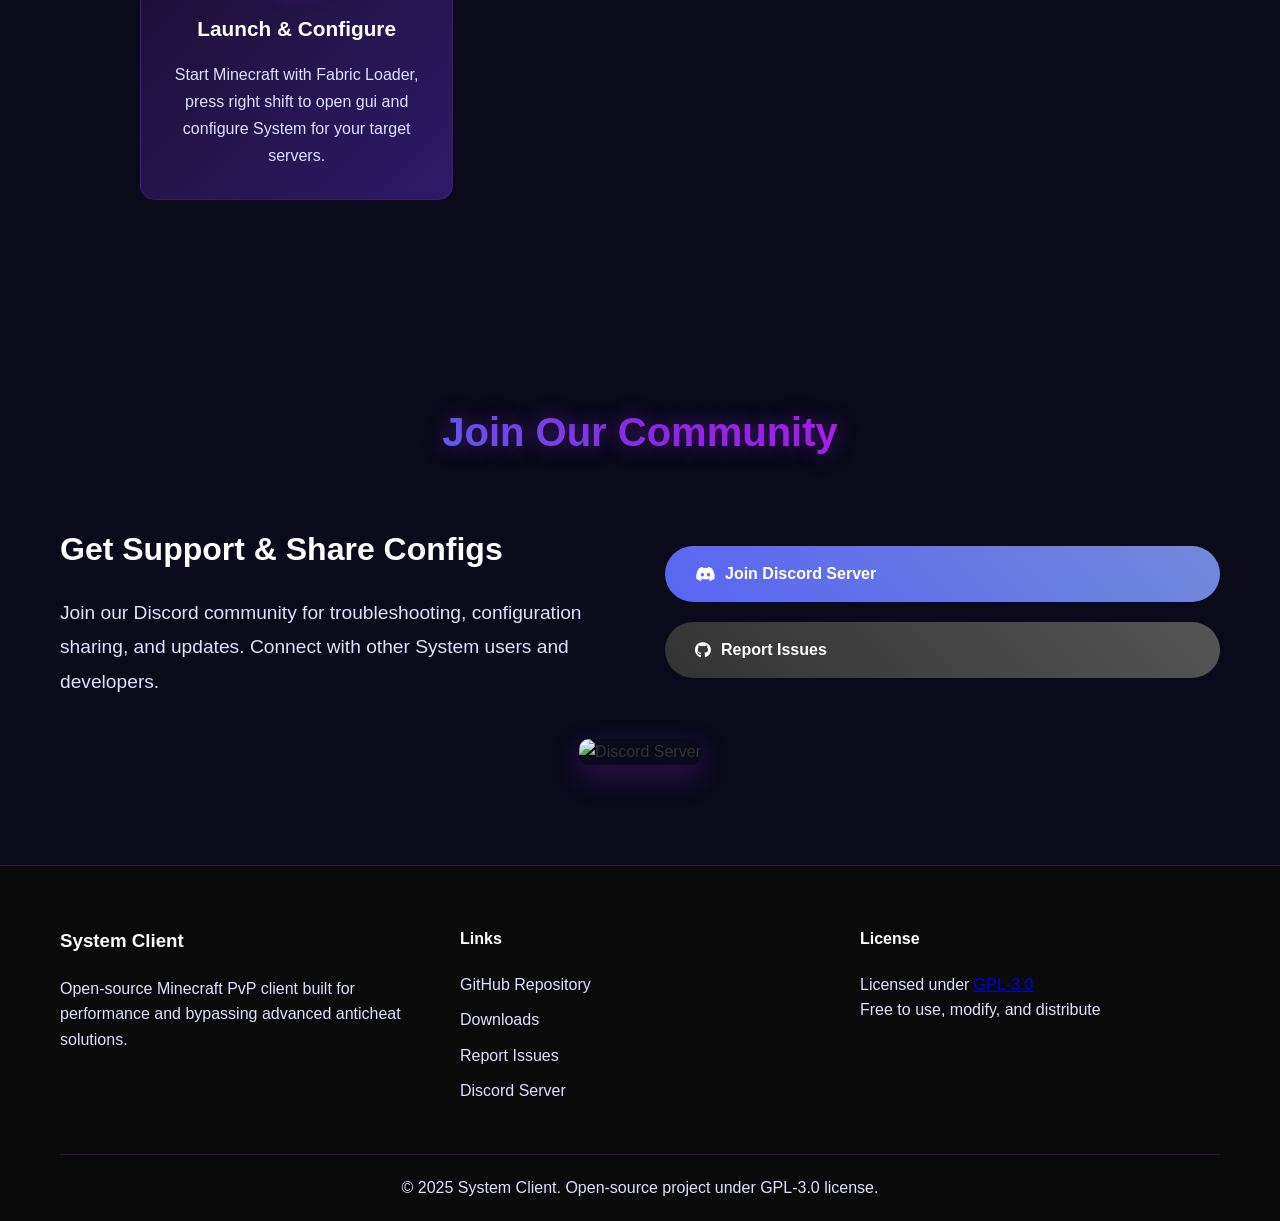
==== commit 20bfc8e3: "updated website" ====
--- a/index.html
+++ b/index.html
@@ -84,10 +84,11 @@
 
             <!-- GIF/MP4 Preview Only -->
             <div class="screenshot-item" style="text-align: center; margin-bottom: 30px;">
-                <video autoplay muted loop playsinline style="max-width: 100%; border-radius: 10px;">
-                    <source src="https://cdn.discordapp.com/attachments/1372338720409387172/1391792786147381378/gui.mp4?ex=686d2f8a&is=686bde0a&hm=2d21cbb5ee482553b59542520e4243e9ccf0406db28b0a71375be35059798517&" type="video/mp4">
+                <video autoplay muted loop playsinline style="max-width: 100%; border-radius: 10px;" controls>
+                    <source src="https://raw.githubusercontent.com/DLindustries/System/website/assets/gui.mp4" type="video/mp4">
                     Your browser does not support the video tag.
                 </video>
+
             </div>
         </div>
     </section>
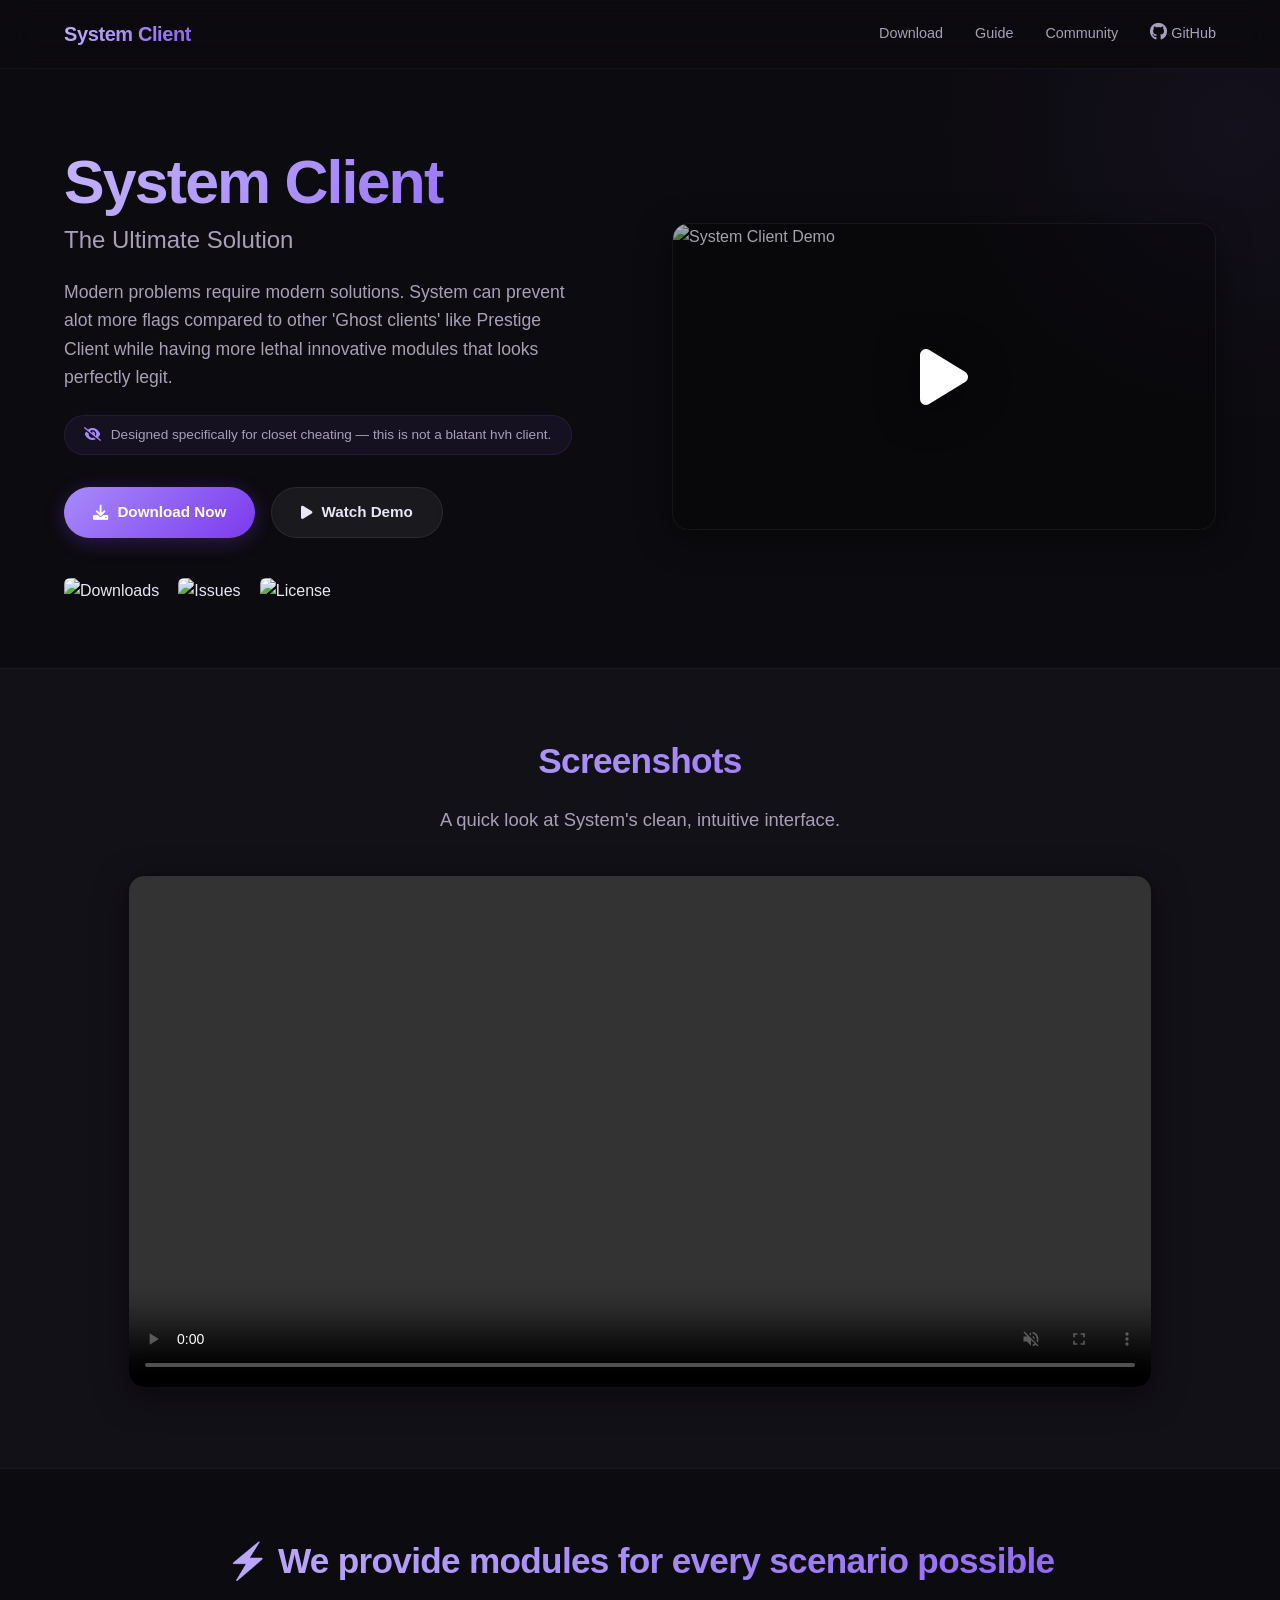
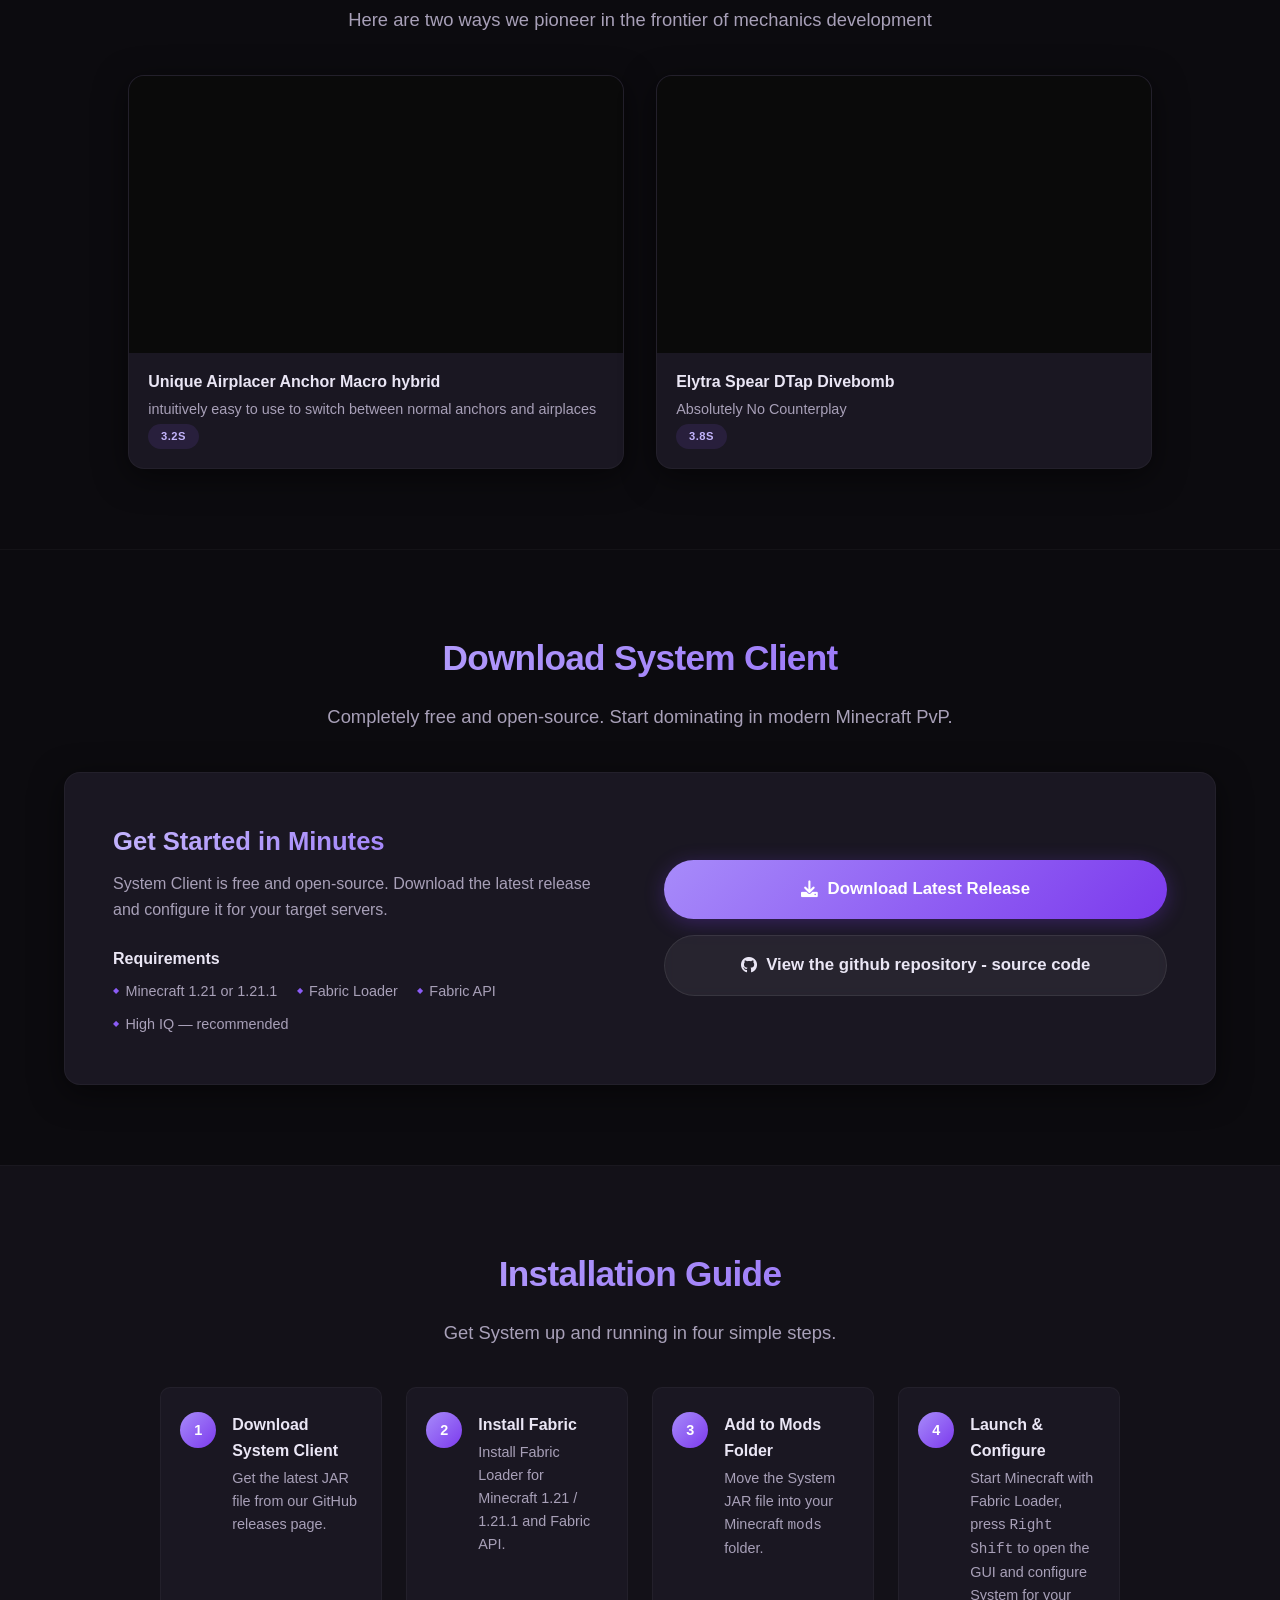
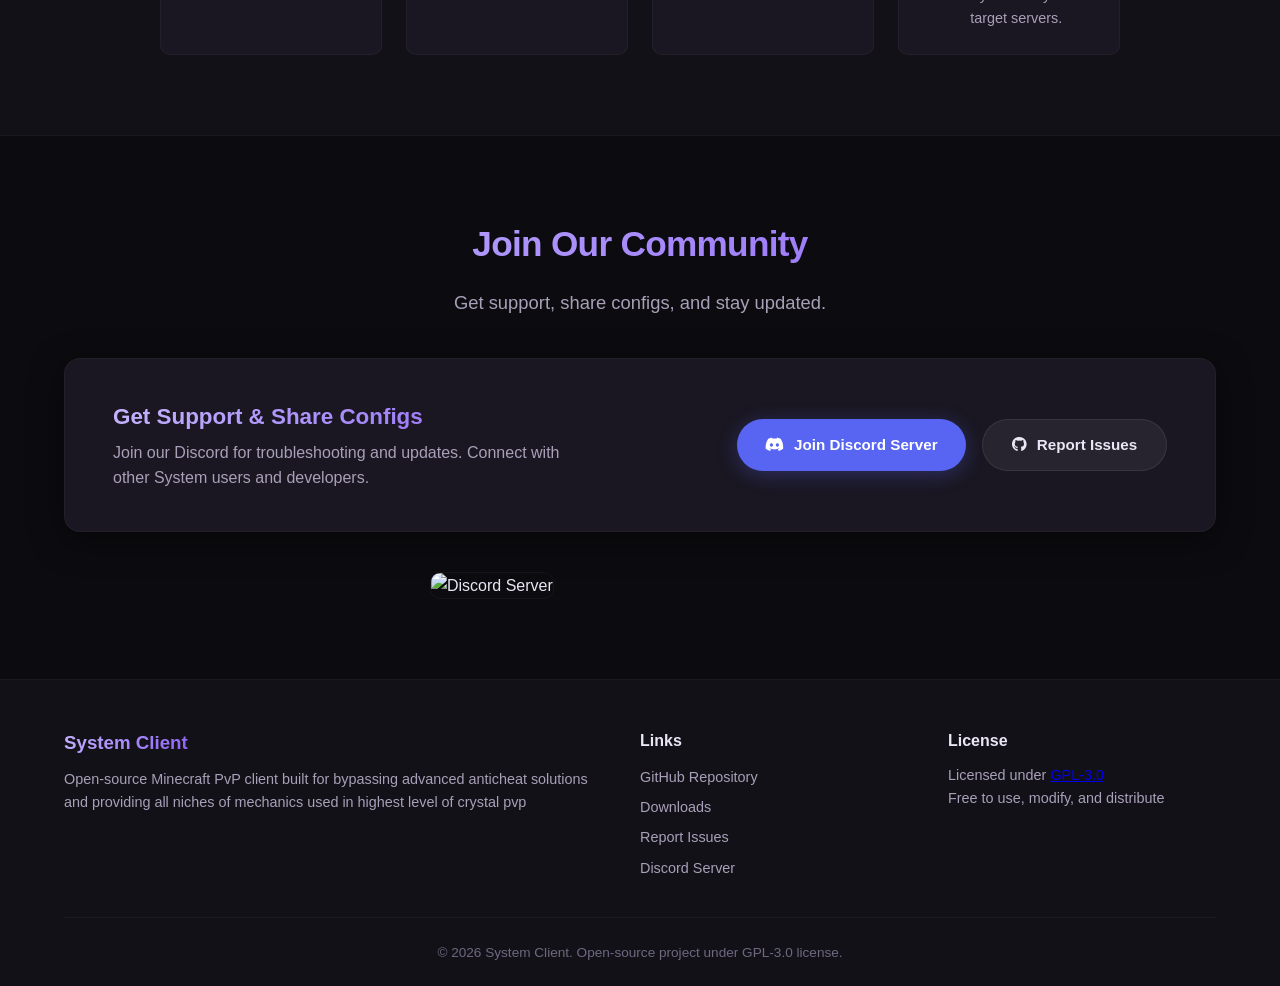
==== commit 07cc29b8: "update 1.8 website" ====
--- a/index.html
+++ b/index.html
@@ -1,50 +1,887 @@
 <!DOCTYPE html>
 <html lang="en">
 <head>
-    <meta charset="UTF-8">
-    <meta name="viewport" content="width=device-width, initial-scale=1.0">
+    <meta charset="UTF-8" />
+    <meta name="viewport" content="width=device-width, initial-scale=1.0" />
     <title>System Client</title>
-    <meta name="description" content="The official github pages website for system client">
-    <link rel="stylesheet" href="styles.css">
-    <link href="https://cdnjs.cloudflare.com/ajax/libs/font-awesome/6.0.0/css/all.min.css" rel="stylesheet">
+    <meta name="description" content="The official github pages website for system client" />
+    <link href="https://cdnjs.cloudflare.com/ajax/libs/font-awesome/6.0.0/css/all.min.css" rel="stylesheet" />
+    <style>
+        /* ── Reset & Base ── */
+        *,
+        *::before,
+        *::after {
+            margin: 0;
+            padding: 0;
+            box-sizing: border-box;
+        }
+
+        :root {
+            --bg-primary: #0c0b0f;
+            --bg-secondary: #131118;
+            --bg-card: #1a1722;
+            --bg-card-hover: #221e2d;
+            --border-subtle: rgba(255, 255, 255, 0.05);
+            --border-glow: rgba(139, 92, 246, 0.15);
+            --text-primary: #eae6f5;
+            --text-secondary: #a8a0b8;
+            --text-muted: #6f6880;
+            --gradient-text: linear-gradient(135deg, #c4b5fd, #a78bfa, #8b5cf6);
+            --gradient-accent: linear-gradient(135deg, #a78bfa, #7c3aed);
+            --shadow-card: 0 8px 32px rgba(0, 0, 0, 0.5);
+            --radius: 16px;
+            --radius-sm: 10px;
+            --transition: 0.3s ease;
+        }
+
+        html {
+            scroll-behavior: smooth;
+        }
+
+        body {
+            font-family: -apple-system, BlinkMacSystemFont, 'Segoe UI', Roboto, Oxygen, Ubuntu, sans-serif;
+            background: var(--bg-primary);
+            color: var(--text-primary);
+            line-height: 1.6;
+            -webkit-font-smoothing: antialiased;
+        }
+
+        .container {
+            max-width: 1200px;
+            margin: 0 auto;
+            padding: 0 24px;
+        }
+
+        /* ── Scrollbar ── */
+        ::-webkit-scrollbar {
+            width: 6px;
+        }
+        ::-webkit-scrollbar-track {
+            background: var(--bg-primary);
+        }
+        ::-webkit-scrollbar-thumb {
+            background: #3b3450;
+            border-radius: 8px;
+        }
+        ::-webkit-scrollbar-thumb:hover {
+            background: #5a4c7a;
+        }
+
+        /* ── Typography ── */
+        .section-title {
+            font-size: 2.2rem;
+            font-weight: 700;
+            letter-spacing: -0.02em;
+            text-align: center;
+            margin-bottom: 2.5rem;
+            background: var(--gradient-text);
+            -webkit-background-clip: text;
+            -webkit-text-fill-color: transparent;
+            background-clip: text;
+        }
+
+        .section-subtitle {
+            text-align: center;
+            color: var(--text-secondary);
+            font-size: 1.15rem;
+            max-width: 640px;
+            margin: -1.5rem auto 2.5rem;
+        }
+
+        /* ── Buttons ── */
+        .btn {
+            display: inline-flex;
+            align-items: center;
+            gap: 0.6rem;
+            padding: 0.8rem 1.8rem;
+            border-radius: 50px;
+            font-weight: 600;
+            font-size: 0.95rem;
+            text-decoration: none;
+            transition: var(--transition);
+            border: none;
+            cursor: pointer;
+        }
+
+        .btn-primary {
+            background: var(--gradient-accent);
+            color: #fff;
+            box-shadow: 0 4px 20px rgba(124, 58, 237, 0.3);
+        }
+        .btn-primary:hover {
+            transform: translateY(-2px);
+            box-shadow: 0 8px 32px rgba(124, 58, 237, 0.45);
+        }
+
+        .btn-secondary {
+            background: rgba(255, 255, 255, 0.06);
+            color: var(--text-primary);
+            border: 1px solid rgba(255, 255, 255, 0.08);
+            backdrop-filter: blur(4px);
+        }
+        .btn-secondary:hover {
+            background: rgba(255, 255, 255, 0.12);
+            transform: translateY(-2px);
+        }
+
+        .btn-discord {
+            background: #5865f2;
+            color: #fff;
+            box-shadow: 0 4px 20px rgba(88, 101, 242, 0.3);
+        }
+        .btn-discord:hover {
+            transform: translateY(-2px);
+            box-shadow: 0 8px 32px rgba(88, 101, 242, 0.45);
+        }
+
+        .btn-github {
+            background: rgba(255, 255, 255, 0.06);
+            color: var(--text-primary);
+            border: 1px solid rgba(255, 255, 255, 0.08);
+        }
+        .btn-github:hover {
+            background: rgba(255, 255, 255, 0.12);
+            transform: translateY(-2px);
+        }
+
+        .btn.large {
+            padding: 1rem 2.4rem;
+            font-size: 1.05rem;
+        }
+
+        /* ── Nav ── */
+        .navbar {
+            position: sticky;
+            top: 0;
+            z-index: 100;
+            background: rgba(12, 11, 15, 0.72);
+            backdrop-filter: blur(16px) saturate(1.2);
+            border-bottom: 1px solid rgba(255, 255, 255, 0.04);
+        }
+
+        .nav-container {
+            display: flex;
+            align-items: center;
+            justify-content: space-between;
+            max-width: 1200px;
+            margin: 0 auto;
+            padding: 0 24px;
+            height: 68px;
+        }
+
+        .nav-logo h2 {
+            font-size: 1.25rem;
+            font-weight: 700;
+            background: var(--gradient-text);
+            -webkit-background-clip: text;
+            -webkit-text-fill-color: transparent;
+            background-clip: text;
+            letter-spacing: -0.02em;
+        }
+
+        .nav-menu {
+            display: flex;
+            align-items: center;
+            gap: 2rem;
+        }
+
+        .nav-link {
+            color: var(--text-secondary);
+            text-decoration: none;
+            font-size: 0.9rem;
+            font-weight: 500;
+            transition: var(--transition);
+            position: relative;
+        }
+        .nav-link:hover {
+            color: var(--text-primary);
+        }
+        .nav-link::after {
+            content: '';
+            position: absolute;
+            bottom: -4px;
+            left: 0;
+            width: 0;
+            height: 2px;
+            background: var(--gradient-accent);
+            transition: var(--transition);
+            border-radius: 4px;
+        }
+        .nav-link:hover::after {
+            width: 100%;
+        }
+
+        .nav-link .fa-github {
+            font-size: 1.1rem;
+        }
+
+        .hamburger {
+            display: none;
+            flex-direction: column;
+            gap: 5px;
+            cursor: pointer;
+            padding: 4px;
+        }
+        .hamburger span {
+            display: block;
+            width: 26px;
+            height: 2.5px;
+            background: var(--text-secondary);
+            border-radius: 4px;
+            transition: var(--transition);
+        }
+
+        /* ── Hero ── */
+        .hero {
+            padding: 5rem 0 4rem;
+            position: relative;
+            overflow: hidden;
+        }
+
+        .hero::before {
+            content: '';
+            position: absolute;
+            top: -40%;
+            right: -20%;
+            width: 600px;
+            height: 600px;
+            background: radial-gradient(circle, rgba(139, 92, 246, 0.06) 0%, transparent 70%);
+            pointer-events: none;
+        }
+
+        .hero-container {
+            display: grid;
+            grid-template-columns: 1fr 1fr;
+            gap: 4rem;
+            align-items: center;
+            position: relative;
+            z-index: 1;
+        }
+
+        .hero-title {
+            font-size: 3.8rem;
+            font-weight: 800;
+            letter-spacing: -0.03em;
+            line-height: 1.1;
+            background: var(--gradient-text);
+            -webkit-background-clip: text;
+            -webkit-text-fill-color: transparent;
+            background-clip: text;
+            margin-bottom: 0.3rem;
+        }
+
+        .hero-subtitle {
+            font-size: 1.5rem;
+            font-weight: 400;
+            color: var(--text-secondary);
+            margin-bottom: 1.2rem;
+        }
+
+        .hero-description {
+            font-size: 1.1rem;
+            color: var(--text-secondary);
+            max-width: 520px;
+            margin-bottom: 1.5rem;
+        }
+
+        .closet-tagline {
+            display: inline-flex;
+            align-items: center;
+            gap: 0.6rem;
+            background: rgba(139, 92, 246, 0.08);
+            border: 1px solid rgba(139, 92, 246, 0.12);
+            border-radius: 50px;
+            padding: 0.5rem 1.2rem;
+            font-size: 0.85rem;
+            color: var(--text-secondary);
+            margin-bottom: 2rem;
+        }
+        .closet-tagline i {
+            color: #a78bfa;
+        }
+
+        .hero-buttons {
+            display: flex;
+            flex-wrap: wrap;
+            gap: 1rem;
+            margin-bottom: 2.5rem;
+        }
+
+        .hero-stats {
+            display: flex;
+            flex-wrap: wrap;
+            gap: 1.2rem;
+        }
+        .hero-stats .stat img {
+            height: 28px;
+            border-radius: 6px;
+        }
+
+        .hero-video {
+            display: flex;
+            justify-content: center;
+        }
+
+        .video-wrapper {
+            position: relative;
+            width: 100%;
+            max-width: 560px;
+            border-radius: var(--radius);
+            overflow: hidden;
+            box-shadow: var(--shadow-card);
+            border: 1px solid rgba(255, 255, 255, 0.04);
+            cursor: pointer;
+            transition: var(--transition);
+        }
+        .video-wrapper:hover {
+            transform: scale(1.01);
+            border-color: rgba(139, 92, 246, 0.15);
+        }
+
+        .video-wrapper img {
+            display: block;
+            width: 100%;
+            height: auto;
+            aspect-ratio: 16 / 9;
+            object-fit: cover;
+        }
+
+        .play-button {
+            position: absolute;
+            inset: 0;
+            display: flex;
+            align-items: center;
+            justify-content: center;
+            background: rgba(0, 0, 0, 0.3);
+            transition: var(--transition);
+        }
+        .play-button i {
+            font-size: 4rem;
+            color: #fff;
+            filter: drop-shadow(0 4px 20px rgba(0, 0, 0, 0.6));
+            transition: var(--transition);
+        }
+        .play-button:hover i {
+            transform: scale(1.1);
+            color: #c4b5fd;
+        }
+
+        /* ── GUI / Screenshots ── */
+        .gui {
+            padding: 4rem 0 5rem;
+            background: var(--bg-secondary);
+            border-top: 1px solid rgba(255, 255, 255, 0.03);
+            border-bottom: 1px solid rgba(255, 255, 255, 0.03);
+        }
+
+        /* ███  larger video container  ███ */
+        .gui video {
+            border-radius: var(--radius);
+            box-shadow: var(--shadow-card);
+            border: 1px solid rgba(255, 255, 255, 0.05);
+            background: #000;
+            width: 100%;
+            max-width: 1024px;        /* was 820px → 25% bigger */
+            display: block;
+            margin: 0 auto;
+        }
+
+        /* ── Feature Highlights (Kill clips) ── */
+        .highlights {
+            padding: 4rem 0 5rem;
+            background: var(--bg-primary);
+            border-bottom: 1px solid rgba(255, 255, 255, 0.03);
+        }
+
+        .highlights-grid {
+            display: grid;
+            grid-template-columns: 1fr 1fr;
+            gap: 2rem;
+            max-width: 1024px;
+            margin: 0 auto;
+        }
+
+        .highlight-card {
+            background: var(--bg-card);
+            border-radius: var(--radius);
+            overflow: hidden;
+            border: 1px solid rgba(255, 255, 255, 0.04);
+            box-shadow: var(--shadow-card);
+            transition: var(--transition);
+        }
+        .highlight-card:hover {
+            border-color: rgba(139, 92, 246, 0.15);
+            transform: translateY(-4px);
+        }
+
+        .highlight-card video {
+            display: block;
+            width: 100%;
+            aspect-ratio: 16 / 9;
+            object-fit: cover;
+            background: #0a0a0a;
+        }
+
+        .highlight-card .caption {
+            padding: 1rem 1.2rem 1.2rem;
+        }
+
+        .highlight-card .caption h4 {
+            font-weight: 600;
+            font-size: 1rem;
+            margin-bottom: 0.2rem;
+            color: var(--text-primary);
+        }
+
+        .highlight-card .caption p {
+            color: var(--text-secondary);
+            font-size: 0.9rem;
+        }
+
+        .highlight-badge {
+            display: inline-block;
+            background: rgba(139, 92, 246, 0.12);
+            color: #c4b5fd;
+            font-size: 0.7rem;
+            font-weight: 600;
+            text-transform: uppercase;
+            letter-spacing: 0.04em;
+            padding: 0.2rem 0.8rem;
+            border-radius: 50px;
+            margin-top: 0.2rem;
+        }
+
+        /* ── Download ── */
+        .download {
+            padding: 5rem 0;
+        }
+
+        .download-content {
+            display: grid;
+            grid-template-columns: 1fr 1fr;
+            gap: 3rem;
+            background: var(--bg-card);
+            border-radius: var(--radius);
+            padding: 3rem;
+            border: 1px solid rgba(255, 255, 255, 0.04);
+            box-shadow: var(--shadow-card);
+        }
+
+        .download-info h3 {
+            font-size: 1.6rem;
+            font-weight: 700;
+            margin-bottom: 0.6rem;
+            background: var(--gradient-text);
+            -webkit-background-clip: text;
+            -webkit-text-fill-color: transparent;
+            background-clip: text;
+        }
+
+        .download-info p {
+            color: var(--text-secondary);
+            margin-bottom: 1.5rem;
+        }
+
+        .requirements h4 {
+            font-weight: 600;
+            margin-bottom: 0.5rem;
+            color: var(--text-primary);
+        }
+        .requirements ul {
+            list-style: none;
+            display: flex;
+            flex-wrap: wrap;
+            gap: 0.6rem 1.2rem;
+        }
+        .requirements ul li {
+            color: var(--text-secondary);
+            font-size: 0.9rem;
+            display: flex;
+            align-items: center;
+            gap: 0.4rem;
+        }
+        .requirements ul li::before {
+            content: '◆';
+            color: #8b5cf6;
+            font-size: 0.5rem;
+        }
+
+        .download-buttons {
+            display: flex;
+            flex-direction: column;
+            gap: 1rem;
+            justify-content: center;
+        }
+        .download-buttons .btn {
+            justify-content: center;
+        }
+
+        /* ── Guide ── */
+        .guide {
+            padding: 5rem 0;
+            background: var(--bg-secondary);
+            border-top: 1px solid rgba(255, 255, 255, 0.03);
+            border-bottom: 1px solid rgba(255, 255, 255, 0.03);
+        }
+
+        .guide-steps {
+            display: grid;
+            grid-template-columns: repeat(auto-fit, minmax(220px, 1fr));
+            gap: 1.5rem;
+            max-width: 960px;
+            margin: 0 auto;
+        }
+
+        .step {
+            display: flex;
+            gap: 1rem;
+            align-items: flex-start;
+            background: var(--bg-card);
+            padding: 1.5rem 1.5rem 1.5rem 1.2rem;
+            border-radius: var(--radius-sm);
+            border: 1px solid rgba(255, 255, 255, 0.04);
+            transition: var(--transition);
+        }
+        .step:hover {
+            border-color: rgba(139, 92, 246, 0.12);
+            background: var(--bg-card-hover);
+        }
+
+        .step-number {
+            flex-shrink: 0;
+            width: 36px;
+            height: 36px;
+            border-radius: 50%;
+            background: var(--gradient-accent);
+            color: #fff;
+            display: flex;
+            align-items: center;
+            justify-content: center;
+            font-weight: 700;
+            font-size: 0.9rem;
+        }
+
+        .step-content h3 {
+            font-size: 1rem;
+            font-weight: 600;
+            margin-bottom: 0.2rem;
+            color: var(--text-primary);
+        }
+        .step-content p {
+            color: var(--text-secondary);
+            font-size: 0.9rem;
+        }
+
+        /* ── Community ── */
+        .community {
+            padding: 5rem 0;
+        }
+
+        .community-content {
+            display: flex;
+            flex-wrap: wrap;
+            justify-content: space-between;
+            align-items: center;
+            gap: 2rem;
+            background: var(--bg-card);
+            border-radius: var(--radius);
+            padding: 2.5rem 3rem;
+            border: 1px solid rgba(255, 255, 255, 0.04);
+            box-shadow: var(--shadow-card);
+            margin-bottom: 2.5rem;
+        }
+
+        .community-text h3 {
+            font-size: 1.4rem;
+            font-weight: 700;
+            margin-bottom: 0.3rem;
+            background: var(--gradient-text);
+            -webkit-background-clip: text;
+            -webkit-text-fill-color: transparent;
+            background-clip: text;
+        }
+        .community-text p {
+            color: var(--text-secondary);
+            max-width: 480px;
+        }
+
+        .community-links {
+            display: flex;
+            flex-wrap: wrap;
+            gap: 1rem;
+        }
+
+        .discord-widget {
+            max-width: 420px;
+            margin: 0 auto;
+        }
+        .discord-widget img {
+            width: 100%;
+            border-radius: var(--radius-sm);
+            border: 1px solid rgba(255, 255, 255, 0.04);
+        }
+
+        /* ── Footer ── */
+        .footer {
+            padding: 3rem 0 1.5rem;
+            border-top: 1px solid rgba(255, 255, 255, 0.04);
+            background: var(--bg-secondary);
+        }
+
+        .footer-content {
+            display: grid;
+            grid-template-columns: 2fr 1fr 1fr;
+            gap: 2.5rem;
+            margin-bottom: 2rem;
+        }
+
+        .footer-section h3,
+        .footer-section h4 {
+            font-weight: 600;
+            margin-bottom: 0.6rem;
+            color: var(--text-primary);
+        }
+        .footer-section h3 {
+            background: var(--gradient-text);
+            -webkit-background-clip: text;
+            -webkit-text-fill-color: transparent;
+            background-clip: text;
+            display: inline-block;
+        }
+
+        .footer-section p,
+        .footer-section ul li a {
+            color: var(--text-secondary);
+            font-size: 0.9rem;
+            text-decoration: none;
+            transition: var(--transition);
+        }
+        .footer-section ul {
+            list-style: none;
+        }
+        .footer-section ul li {
+            margin-bottom: 0.3rem;
+        }
+        .footer-section ul li a:hover {
+            color: var(--text-primary);
+        }
+
+        .footer-bottom {
+            border-top: 1px solid rgba(255, 255, 255, 0.04);
+            padding-top: 1.5rem;
+            text-align: center;
+            color: var(--text-muted);
+            font-size: 0.85rem;
+        }
+
+        /* ── Modal ── */
+        .modal {
+            display: none;
+            position: fixed;
+            inset: 0;
+            z-index: 999;
+            background: rgba(0, 0, 0, 0.8);
+            backdrop-filter: blur(12px);
+            align-items: center;
+            justify-content: center;
+            padding: 2rem;
+        }
+        .modal.open {
+            display: flex;
+        }
+
+        .modal-content {
+            position: relative;
+            max-width: 90vw;
+            max-height: 90vh;
+        }
+        .modal-content img {
+            width: 100%;
+            height: auto;
+            border-radius: var(--radius-sm);
+            box-shadow: 0 24px 80px rgba(0, 0, 0, 0.8);
+        }
+
+        .modal .close {
+            position: absolute;
+            top: -20px;
+            right: -20px;
+            width: 44px;
+            height: 44px;
+            border-radius: 50%;
+            background: rgba(255, 255, 255, 0.08);
+            border: 1px solid rgba(255, 255, 255, 0.1);
+            color: #fff;
+            font-size: 1.6rem;
+            display: flex;
+            align-items: center;
+            justify-content: center;
+            cursor: pointer;
+            transition: var(--transition);
+            backdrop-filter: blur(8px);
+        }
+        .modal .close:hover {
+            background: rgba(255, 255, 255, 0.16);
+        }
+
+        /* ── Responsive ── */
+        @media (max-width: 1024px) {
+            .hero-container {
+                grid-template-columns: 1fr;
+                gap: 2.5rem;
+            }
+            .hero-title {
+                font-size: 3rem;
+            }
+            .hero-video {
+                order: -1;
+            }
+            .video-wrapper {
+                max-width: 100%;
+            }
+            .download-content {
+                grid-template-columns: 1fr;
+                padding: 2rem;
+            }
+            .download-buttons {
+                flex-direction: row;
+                flex-wrap: wrap;
+            }
+            .footer-content {
+                grid-template-columns: 1fr 1fr;
+            }
+            .highlights-grid {
+                grid-template-columns: 1fr;
+                max-width: 640px;
+            }
+        }
+
+        @media (max-width: 768px) {
+            .nav-menu {
+                display: none;
+                flex-direction: column;
+                position: absolute;
+                top: 68px;
+                left: 0;
+                right: 0;
+                background: rgba(12, 11, 15, 0.96);
+                backdrop-filter: blur(16px);
+                padding: 1.5rem 2rem;
+                gap: 1.2rem;
+                border-bottom: 1px solid rgba(255, 255, 255, 0.04);
+            }
+            .nav-menu.open {
+                display: flex;
+            }
+            .hamburger {
+                display: flex;
+            }
+
+            .hero-title {
+                font-size: 2.4rem;
+            }
+            .hero-subtitle {
+                font-size: 1.2rem;
+            }
+            .section-title {
+                font-size: 1.8rem;
+            }
+
+            .community-content {
+                flex-direction: column;
+                align-items: stretch;
+                padding: 1.8rem;
+            }
+            .community-links {
+                flex-direction: column;
+            }
+            .community-links .btn {
+                justify-content: center;
+            }
+
+            .footer-content {
+                grid-template-columns: 1fr;
+                gap: 1.5rem;
+            }
+
+            .guide-steps {
+                grid-template-columns: 1fr;
+            }
+
+            .download-content {
+                padding: 1.5rem;
+            }
+            .download-buttons {
+                flex-direction: column;
+            }
+
+            .hero-stats .stat img {
+                height: 22px;
+            }
+
+            .highlights-grid {
+                grid-template-columns: 1fr;
+            }
+        }
+
+        @media (max-width: 480px) {
+            .hero-title {
+                font-size: 2rem;
+            }
+            .hero-buttons {
+                flex-direction: column;
+            }
+            .hero-buttons .btn {
+                justify-content: center;
+            }
+            .container {
+                padding: 0 16px;
+            }
+            .closet-tagline {
+                font-size: 0.75rem;
+                padding: 0.4rem 1rem;
+            }
+        }
+    </style>
 </head>
 <body>
-    <!-- Navigation -->
-    <nav class="navbar">
-        <div class="nav-container">
-            <div class="nav-logo">
-                <h2>System Client</h2>
-            </div>
-            <div class="nav-menu">
-                <a href="#features" class="nav-link">Features</a>
-                <a href="#modules" class="nav-link">Modules</a>
-                <a href="#download" class="nav-link">Download</a>
-                <a href="#guide" class="nav-link">Guide</a>
-                <a href="#community" class="nav-link">Community</a>
-                <a href="https://github.com/DLindustries/System" class="nav-link" target="_blank">
-                    <i class="fab fa-github"></i> GitHub
-                </a>
-            </div>
-            <div class="hamburger">
-                <span></span>
-                <span></span>
-                <span></span>
-            </div>
+
+
+<nav class="navbar">
+    <div class="nav-container">
+        <div class="nav-logo">
+            <h2>System Client</h2>
         </div>
-    </nav>
-
-    <!-- Hero Section -->
-    <section class="hero">
+        <div class="nav-menu" id="navMenu">
+            <a href="#download" class="nav-link">Download</a>
+            <a href="#guide" class="nav-link">Guide</a>
+            <a href="#community" class="nav-link">Community</a>
+            <a href="https://github.com/DLindustries/System" class="nav-link" target="_blank">
+                <i class="fab fa-github"></i> GitHub
+            </a>
+        </div>
+        <div class="hamburger" id="hamburger" aria-label="Toggle menu">
+            <span></span>
+            <span></span>
+            <span></span>
+        </div>
+    </div>
+</nav>
+
+
+<section class="hero">
+    <div class="container">
         <div class="hero-container">
             <div class="hero-content">
                 <h1 class="hero-title">System Client</h1>
                 <p class="hero-subtitle">The Ultimate Solution</p>
                 <p class="hero-description">
-                    Modern problems require modern solutions. System removes more than 70% of flags compared to other 'Ghost clients' like prestige and krypton
+                    Modern problems require modern solutions. System can prevent alot more flags
+                    compared to other 'Ghost clients' like Prestige Client while having more lethal innovative modules that looks perfectly legit.
                 </p>
                 <div class="closet-tagline">
                     <i class="fas fa-eye-slash"></i>
-                    System is designed specifically for closet cheating, this is not a blatant client.
+                    Designed specifically for closet cheating — this is not a blatant hvh client.
                 </div>
                 <div class="hero-buttons">
                     <a href="#download" class="btn btn-primary">
@@ -56,287 +893,252 @@
                 </div>
                 <div class="hero-stats">
                     <div class="stat">
-                        <img src="https://img.shields.io/github/downloads/DLindustries/System/total?label=Downloads&style=flat-square&color=8a2be2" alt="Downloads">
+                        <img src="https://img.shields.io/github/downloads/DLindustries/System/total?label=Downloads&style=flat-square&color=8a2be2" alt="Downloads" />
                     </div>
                     <div class="stat">
-                        <img src="https://img.shields.io/github/issues/DLindustries/System?style=flat-square&color=00d4ff" alt="Issues">
+                        <img src="https://img.shields.io/github/issues/DLindustries/System?style=flat-square&color=8a2be2" alt="Issues" />
                     </div>
                     <div class="stat">
-                        <img src="https://img.shields.io/badge/license-GPL--3.0-8a2be2?style=flat-square" alt="License">
+                        <img src="https://img.shields.io/badge/license-GPL--3.0-8a2be2?style=flat-square" alt="License" />
                     </div>
                 </div>
             </div>
             <div class="hero-video">
-                <div class="video-wrapper">
-                    <img src="https://img.youtube.com/vi/59nsohCazPo/maxresdefault.jpg" alt="System Client Demo" class="hero-image">
-                    <div class="play-button" onclick="openVideo()">
+                <div class="video-wrapper" onclick="openVideo()">
+                    <img src="https://img.youtube.com/vi/59nsohCazPo/maxresdefault.jpg" alt="System Client Demo" />
+                    <div class="play-button">
                         <i class="fas fa-play"></i>
                     </div>
                 </div>
             </div>
         </div>
-    </section>
-
-    <!-- GUI -->
-    <section class="GUI">
-        <div class="container">
-            <h2 class="section-title">Screenshots</h2>
-
-            <!-- GIF/MP4 Preview Only -->
-            <div class="screenshot-item" style="text-align: center; margin-bottom: 30px;">
-                <video autoplay muted loop playsinline style="max-width: 100%; border-radius: 10px;" controls>
-                    <source src="https://raw.githubusercontent.com/DLindustries/System/website/assets/gui.mp4" type="video/mp4">
+    </div>
+</section>
+
+
+<section class="gui">
+    <div class="container">
+        <h2 class="section-title">Screenshots</h2>
+        <p class="section-subtitle">A quick look at System's clean, intuitive interface.</p>
+        <video autoplay muted loop playsinline controls>
+            <source src="https://raw.githubusercontent.com/DLindustries/System/website/assets/gui.mp4" type="video/mp4" />
+            Your browser does not support the video tag.
+        </video>
+    </div>
+</section>
+
+
+<section class="highlights">
+    <div class="container">
+        <h2 class="section-title">⚡ We provide modules for every scenario possible</h2>
+        <p class="section-subtitle">Here are two ways we pioneer in the frontier of mechanics development</p>
+
+        <div class="highlights-grid">
+          
+            <div class="highlight-card">
+                <video autoplay muted loop playsinline>
+                    <source src="https://raw.githubusercontent.com/DLindustries/System/website/assets/uf1.mp4" type="video/mp4" />
                     Your browser does not support the video tag.
                 </video>
-
+                <div class="caption">
+                    <h4>Unique Airplacer Anchor Macro hybrid</h4>
+                    <p>intuitively easy to use to switch between normal anchors and airplaces </p>
+                    <span class="highlight-badge">3.2s</span>
+                </div>
+            </div>
+
+
+            <div class="highlight-card">
+                <video autoplay muted loop playsinline>
+                    <source src="https://raw.githubusercontent.com/DLindustries/System/website/assets/uf2.mp4" type="video/mp4" />
+                    Your browser does not support the video tag.
+                </video>
+                <div class="caption">
+                    <h4>Elytra Spear DTap Divebomb</h4>
+                    <p>Absolutely No Counterplay</p>
+                    <span class="highlight-badge">3.8s</span>
+                </div>
             </div>
         </div>
-    </section>
-
-    <!-- Features Section -->
-    <section id="features" class="features">
-        <div class="container">
-            <h2 class="section-title">(Mostly) Undetectable Mechanical Modules - Pass LT3 in 1 Week</h2>
-            <div class="features-grid">
-                <div class="feature-card">
-                    <div class="feature-icon">
-                        <i class="fas fa-user-secret"></i>
-                    </div>
-                    <h3>Stealth Bypass</h3>
-                    <p>Engineered for Vulcan and Grim Anticheat with advanced packet manipulation and human-like behavior simulation.</p>
-                </div>
-                <div class="feature-card">
-                    <div class="feature-icon">
-                        <i class="fas fa-ghost"></i>
-                    </div>
-                    <h3>Invisible Advantages</h3>
-                    <p>Completely undetectable modules that give you the edge without raising any suspicion from staff or anticheats when you configurate it CORRECTLY </p>
-                </div>
-                <div class="feature-card">
-                    <div class="feature-icon">
-                        <i class="fas fa-code-branch"></i>
-                    </div>
-                    <h3>Open Source</h3>
-                    <p>Fully transparent GPL-3.0 code that you can inspect, modify, and contribute to. No hidden backdoors or malware.</p>
-                </div>
-                <div class="feature-card">
-                    <div class="feature-icon">
-                        <i class="fas fa-rocket"></i>
-                    </div>
-                    <h3>Screenshare bypass</h3>
-                    <p>Self destruct from argon client is absolutely goated.</p>
-                </div>
-                <div class="feature-card">
-                    <div class="feature-icon">
-                        <i class="fas fa-crosshairs"></i>
-                    </div>
-                    <h3>Combat Mechanics Optimized</h3>
-                    <p>Hover totem, Misclick Optimizer, KeyPearl adjustments, Timed attacks all done flawless. Passed Eval under 1 week on Crystal and Sword on mctiers</p>
-                </div>
-                <div class="feature-card">
-                    <div class="feature-icon">
-                        <i class="fas fa-palette"></i>
-                    </div>
-                    <h3>Sleek Interface</h3>
-                    <p>Modern neon GUI with intuitive controls and better information display for enhanced closet cheating experience.</p>
-                </div>
-            </div>
-        </div>
-    </section>
-
-
-    </section>
-
-    <!-- Modules Comparison Section -->
-    <section id="modules" class="modules-comparison">
-        <div class="container">
-            <h2 class="section-title">Anticheat test Report</h2>
-            <p style="text-align: center; color: #e0e0ff; font-size: 1.2rem; margin-bottom: 30px;">
-                Detailed breakdown of System's undetectable advantage modules and their bypass capabilities
-            </p>
-            
-
-
-                <div class="comparison-card">
-                    <div class="comparison-header">
-                        <div class="comparison-icon">
-                            <i class="fas fa-server"></i>
-                        </div>
-                        <div>
-                            <div class="comparison-title">Anticheat Compatibility</div>
-                            <div class="comparison-subtitle">Tested Bypass Rates</div>
-                        </div>
-                    </div>
-                    <ul class="module-list">
-                        <li class="module-item">
-                            <span class="status undetectable"></span>
-                            <span>Grim AC - 90% Bypass Rate</span>
-                        </li>
-                        <li class="module-item">
-                            <span class="status undetectable"></span>
-                            <span>TotemGuard - 100% bypass rate (not using auto offhand and blatant autototem)</span>
-                        </li>
-                        <li class="module-item">
-                            <span class="status undetectable"></span>
-                            <span>Vulcan AC - 98% Bypass Rate</span>
-                        </li>
-                        <li class="module-item">
-                            <span class="status bypass"></span>
-                            <span>Matrix AC - 90% Bypass Rate</span>
-                        </li>
-                        <li class="module-item">
-                            <span class="status bypass"></span>
-                            <span>Verus AC - 100% Bypass Rate</span>
-                        </li>
-                        <li class="module-item">
-                            <span class="status undetectable"></span>
-                            <span>Spartan AC - 100% Bypass Rate</span>
-                        </li>
-                        <li class="module-item">
-                            <span class="status bypass"></span>
-                            <span>AAC - 100% Bypass Rate</span>
-                        </li>
+    </div>
+</section>
+
+
+<section id="download" class="download">
+    <div class="container">
+        <h2 class="section-title">Download System Client</h2>
+        <p class="section-subtitle">Completely free and open-source. Start dominating in modern Minecraft PvP.</p>
+        <div class="download-content">
+            <div class="download-info">
+                <h3>Get Started in Minutes</h3>
+                <p>System Client is free and open-source. Download the latest release and configure it for your target servers.</p>
+                <div class="requirements">
+                    <h4>Requirements</h4>
+                    <ul>
+                        <li>Minecraft 1.21 or 1.21.1</li>
+                        <li>Fabric Loader</li>
+                        <li>Fabric API</li>
+                        <li>High IQ — recommended</li>
                     </ul>
                 </div>
             </div>
-        </div>
-    </section>
-
-
-
-
-    <!-- Download Section -->
-    <section id="download" class="download">
-        <div class="container">
-            <h2 class="section-title">Download System Client</h2>
-            <div class="download-content">
-                <div class="download-info">
-                    <h3>Get Started in Minutes</h3>
-                    <p>System Client is completely free and open-source. Download the latest version and start dominating in modern Minecraft PvP.</p>
-                    <div class="requirements">
-                        <h4>Requirements:</h4>
-                        <ul>
-                            <li>Minecraft 1.21 or 1.21.1</li>
-                            <li>Fabric Loader</li>
-                            <li>Fabric API</li>
-                            <li>High IQ - recommended</li>
-                        </ul>
-                    </div>
-                </div>
-                <div class="download-buttons">
-                    <a href="https://github.com/DLindustries/System/releases/latest" class="btn btn-primary large" target="_blank">
-                        <i class="fas fa-download"></i>
-                        Download Latest Release
-                    </a>
-                    <a href="https://github.com/DLindustries/System" class="btn btn-secondary large" target="_blank">
-                        <i class="fab fa-github"></i>
-                        View Source Code
-                    </a>
-                </div>
-            </div>
-        </div>
-    </section>
-
-    <!-- Installation Guide -->
-    <section id="guide" class="guide">
-        <div class="container">
-            <h2 class="section-title">Installation Guide</h2>
-            <div class="guide-steps">
-                <div class="step">
-                    <div class="step-number">1</div>
-                    <div class="step-content">
-                        <h3>Download System Client</h3>
-                        <p>Get the latest JAR file from our GitHub releases page.</p>
-                    </div>
-                </div>
-                <div class="step">
-                    <div class="step-number">2</div>
-                    <div class="step-content">
-                        <h3>Install Fabric</h3>
-                        <p>Download and install Fabric Loader for Minecraft 1.21/1.21.1 and Fabric API.</p>
-                    </div>
-                </div>
-                <div class="step">
-                    <div class="step-number">3</div>
-                    <div class="step-content">
-                        <h3>Add to Mods Folder</h3>
-                        <p>Move the System JAR file to your Minecraft mods folder.</p>
-                    </div>
-                </div>
-                <div class="step">
-                    <div class="step-number">4</div>
-                    <div class="step-content">
-                        <h3>Launch & Configure</h3>
-                        <p>Start Minecraft with Fabric Loader, press right shift to open gui and configure System for your target servers.</p>
-                    </div>
-                </div>
-            </div>
-        </div>
-    </section>
-
-    <!-- Community Section -->
-    <section id="community" class="community">
-        <div class="container">
-            <h2 class="section-title">Join Our Community</h2>
-            <div class="community-content">
-                <div class="community-text">
-                    <h3>Get Support & Share Configs</h3>
-                    <p>Join our Discord community for troubleshooting, configuration sharing, and updates. Connect with other System users and developers.</p>
-                </div>
-                <div class="community-links">
-                    <a href="https://discord.gg/yynpznJVkC" class="btn btn-discord" target="_blank">
-                        <i class="fab fa-discord"></i>
-                        Join Discord Server
-                    </a>
-                    <a href="https://github.com/DLindustries/System/issues" class="btn btn-github" target="_blank">
-                        <i class="fab fa-github"></i>
-                        Report Issues
-                    </a>
-                </div>
-            </div>
-            <div class="discord-widget">
-                <img src="https://invidget.switchblade.xyz/yynpznJVkC" alt="Discord Server" style="border-radius: 10px;">
-            </div>
-        </div>
-    </section>
-
-    <!-- Footer -->
-    <footer class="footer">
-        <div class="container">
-            <div class="footer-content">
-                <div class="footer-section">
-                    <h3>System Client</h3>
-                    <p>Open-source Minecraft PvP client built for performance and bypassing advanced anticheat solutions.</p>
-                </div>
-                <div class="footer-section">
-                    <h4>Links</h4>
-                    <ul>
-                        <li><a href="https://github.com/DLindustries/System">GitHub Repository</a></li>
-                        <li><a href="https://github.com/DLindustries/System/releases">Downloads</a></li>
-                        <li><a href="https://github.com/DLindustries/System/issues">Report Issues</a></li>
-                        <li><a href="https://discord.gg/yynpznJVkC">Discord Server</a></li>
-                    </ul>
-                </div>
-                <div class="footer-section">
-                    <h4>License</h4>
-                    <p>Licensed under <a href="https://www.gnu.org/licenses/gpl-3.0.en.html">GPL-3.0</a></p>
-                    <p>Free to use, modify, and distribute</p>
-                </div>
-            </div>
-            <div class="footer-bottom">
-                <p>&copy; 2025 System Client. Open-source project under GPL-3.0 license.</p>
-            </div>
-        </div>
-    </footer>
-
-    <!-- Modal for screenshots -->
-    <div id="imageModal" class="modal">
-        <div class="modal-content">
-            <span class="close" onclick="closeModal()">&times;</span>
-            <img id="modalImage" src="" alt="Screenshot">
+            <div class="download-buttons">
+                <a href="https://github.com/DLindustries/System/releases/latest" class="btn btn-primary large" target="_blank">
+                    <i class="fas fa-download"></i> Download Latest Release
+                </a>
+                <a href="https://github.com/DLindustries/System" class="btn btn-secondary large" target="_blank">
+                    <i class="fab fa-github"></i> View the github repository - source code
+                </a>
+            </div>
         </div>
     </div>
-
-    <script src="script.js"></script>
+</section>
+
+
+<section id="guide" class="guide">
+    <div class="container">
+        <h2 class="section-title">Installation Guide</h2>
+        <p class="section-subtitle">Get System up and running in four simple steps.</p>
+        <div class="guide-steps">
+            <div class="step">
+                <div class="step-number">1</div>
+                <div class="step-content">
+                    <h3>Download System Client</h3>
+                    <p>Get the latest JAR file from our GitHub releases page.</p>
+                </div>
+            </div>
+            <div class="step">
+                <div class="step-number">2</div>
+                <div class="step-content">
+                    <h3>Install Fabric</h3>
+                    <p>Install Fabric Loader for Minecraft 1.21 / 1.21.1 and Fabric API.</p>
+                </div>
+            </div>
+            <div class="step">
+                <div class="step-number">3</div>
+                <div class="step-content">
+                    <h3>Add to Mods Folder</h3>
+                    <p>Move the System JAR file into your Minecraft <code>mods</code> folder.</p>
+                </div>
+            </div>
+            <div class="step">
+                <div class="step-number">4</div>
+                <div class="step-content">
+                    <h3>Launch &amp; Configure</h3>
+                    <p>Start Minecraft with Fabric Loader, press <kbd>Right Shift</kbd> to open the GUI and configure System for your target servers.</p>
+                </div>
+            </div>
+        </div>
+    </div>
+</section>
+
+
+<section id="community" class="community">
+    <div class="container">
+        <h2 class="section-title">Join Our Community</h2>
+        <p class="section-subtitle">Get support, share configs, and stay updated.</p>
+        <div class="community-content">
+            <div class="community-text">
+                <h3>Get Support &amp; Share Configs</h3>
+                <p>Join our Discord for troubleshooting and updates. Connect with other System users and developers.</p>
+            </div>
+            <div class="community-links">
+                <a href="https://discord.gg/yynpznJVkC" class="btn btn-discord" target="_blank">
+                    <i class="fab fa-discord"></i> Join Discord Server
+                </a>
+                <a href="https://github.com/DLindustries/System/issues" class="btn btn-github" target="_blank">
+                    <i class="fab fa-github"></i> Report Issues
+                </a>
+            </div>
+        </div>
+        <div class="discord-widget">
+            <img src="https://invidget.switchblade.xyz/yynpznJVkC" alt="Discord Server" />
+        </div>
+    </div>
+</section>
+
+
+<footer class="footer">
+    <div class="container">
+        <div class="footer-content">
+            <div class="footer-section">
+                <h3>System Client</h3>
+                <p>Open-source Minecraft PvP client built for bypassing advanced anticheat solutions and providing all niches of mechanics used in highest level of crystal pvp</p>
+            </div>
+            <div class="footer-section">
+                <h4>Links</h4>
+                <ul>
+                    <li><a href="https://github.com/DLindustries/System">GitHub Repository</a></li>
+                    <li><a href="https://github.com/DLindustries/System/releases">Downloads</a></li>
+                    <li><a href="https://github.com/DLindustries/System/issues">Report Issues</a></li>
+                    <li><a href="https://discord.gg/yynpznJVkC">Discord Server</a></li>
+                </ul>
+            </div>
+            <div class="footer-section">
+                <h4>License</h4>
+                <p>Licensed under <a href="https://www.gnu.org/licenses/gpl-3.0.en.html" target="_blank">GPL-3.0</a></p>
+                <p>Free to use, modify, and distribute</p>
+            </div>
+        </div>
+        <div class="footer-bottom">
+            <p>&copy; 2026 System Client. Open-source project under GPL-3.0 license.</p>
+        </div>
+    </div>
+</footer>
+
+
+<div id="imageModal" class="modal">
+    <div class="modal-content">
+        <span class="close" onclick="closeModal()">&times;</span>
+        <img id="modalImage" src="" alt="Screenshot" />
+    </div>
+</div>
+
+
+<script>
+    // Hamburger toggle
+    const hamburger = document.getElementById('hamburger');
+    const navMenu = document.getElementById('navMenu');
+
+    hamburger.addEventListener('click', () => {
+        navMenu.classList.toggle('open');
+    });
+
+    // Close menu on link click (mobile)
+    document.querySelectorAll('.nav-link').forEach(link => {
+        link.addEventListener('click', () => {
+            navMenu.classList.remove('open');
+        });
+    });
+
+    // Video modal
+    function openVideo() {
+        window.open('https://www.youtube.com/watch?v=59nsohCazPo', '_blank');
+    }
+
+    // Image modal (for future use)
+    function openModal(imgSrc) {
+        const modal = document.getElementById('imageModal');
+        const img = document.getElementById('modalImage');
+        img.src = imgSrc;
+        modal.classList.add('open');
+        document.body.style.overflow = 'hidden';
+    }
+
+    function closeModal() {
+        const modal = document.getElementById('imageModal');
+        modal.classList.remove('open');
+        document.body.style.overflow = '';
+    }
+
+    document.getElementById('imageModal').addEventListener('click', (e) => {
+        if (e.target === e.currentTarget) closeModal();
+    });
+
+    document.addEventListener('keydown', (e) => {
+        if (e.key === 'Escape') closeModal();
+    });
+</script>
+
 </body>
-</html>
+</html>
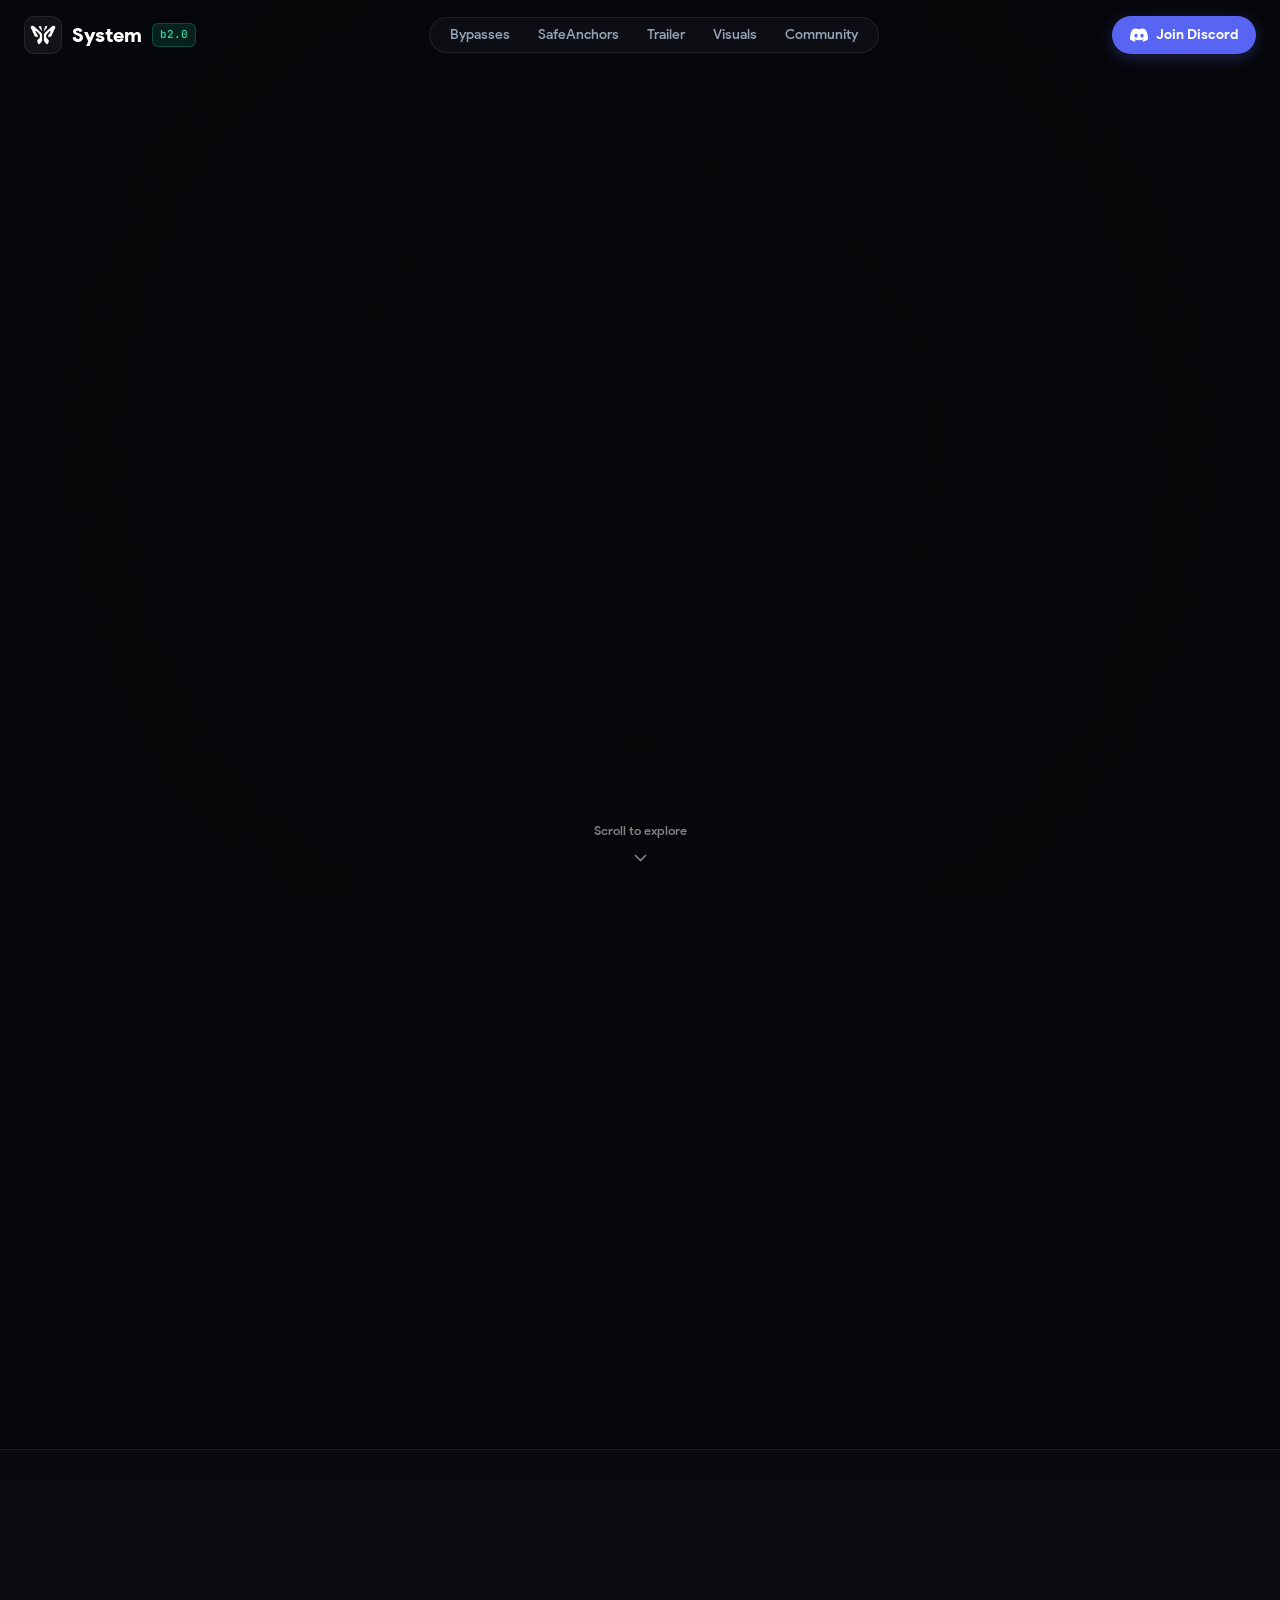
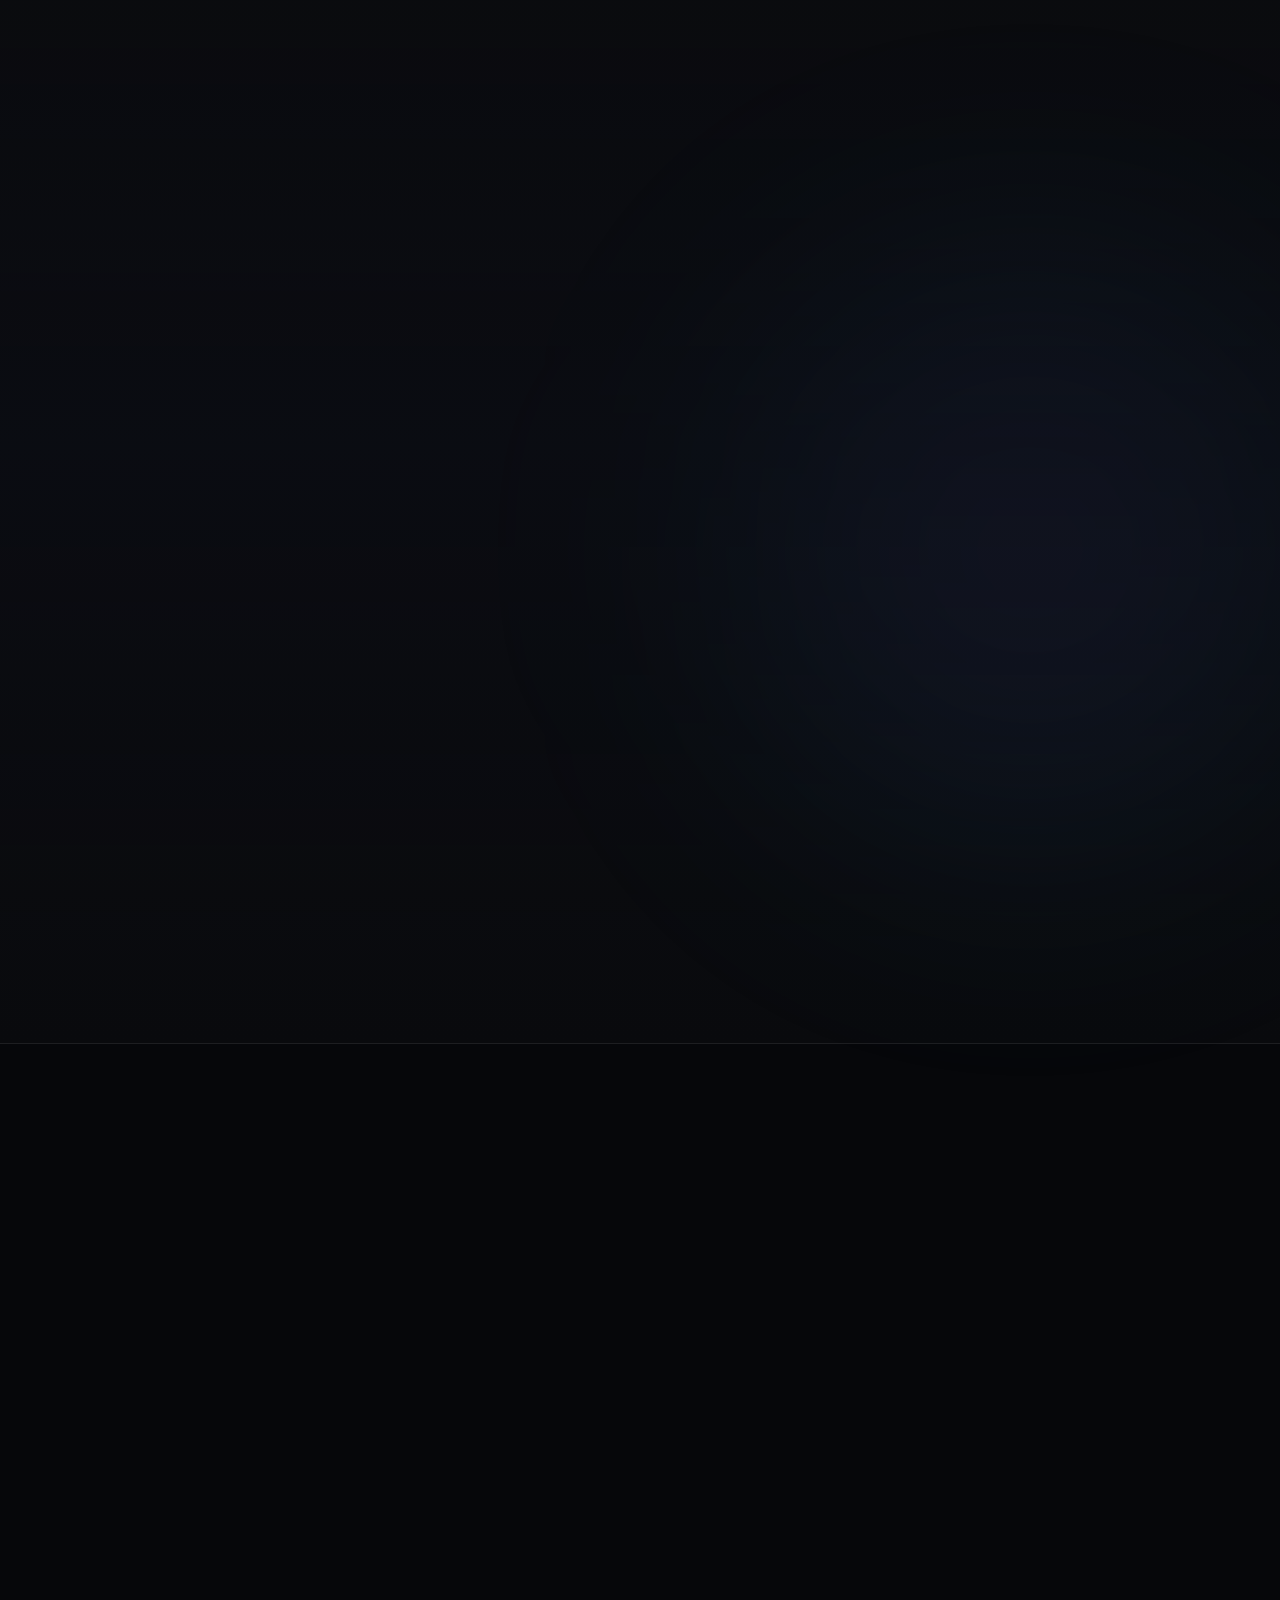
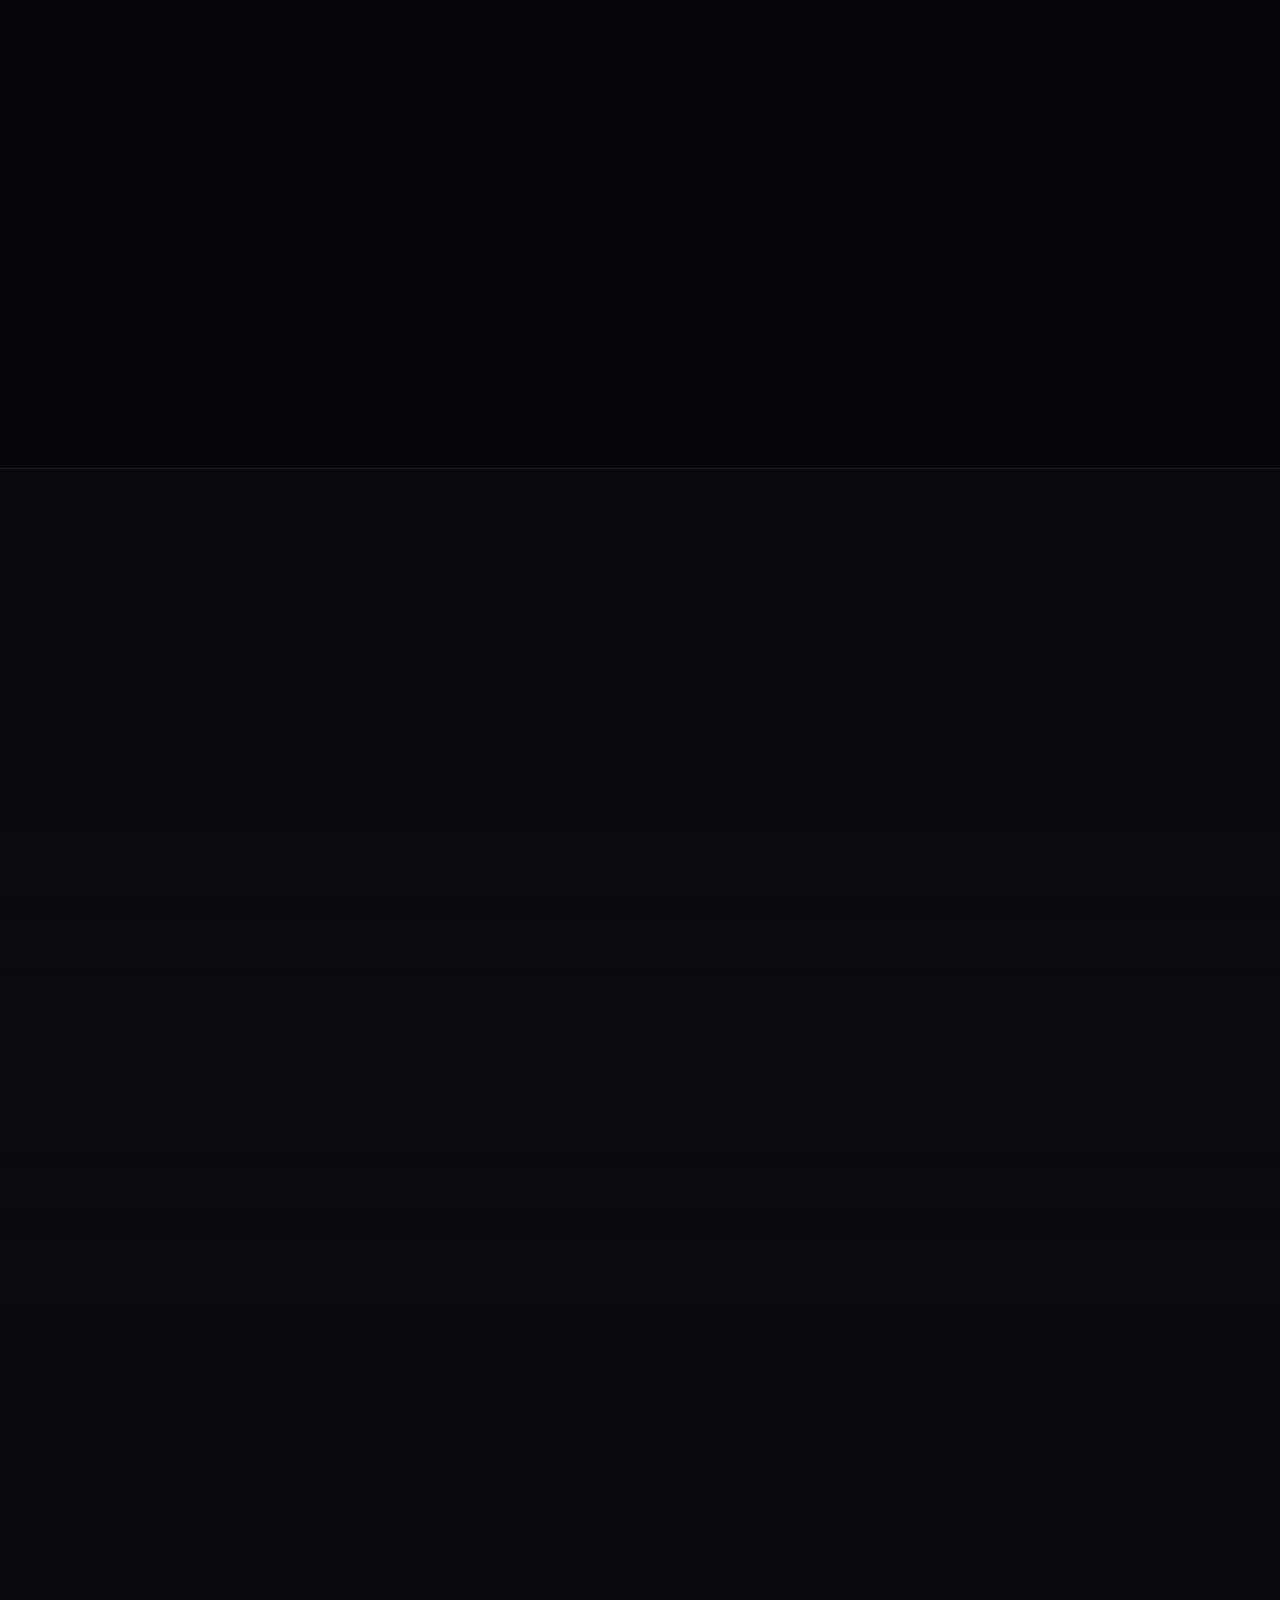
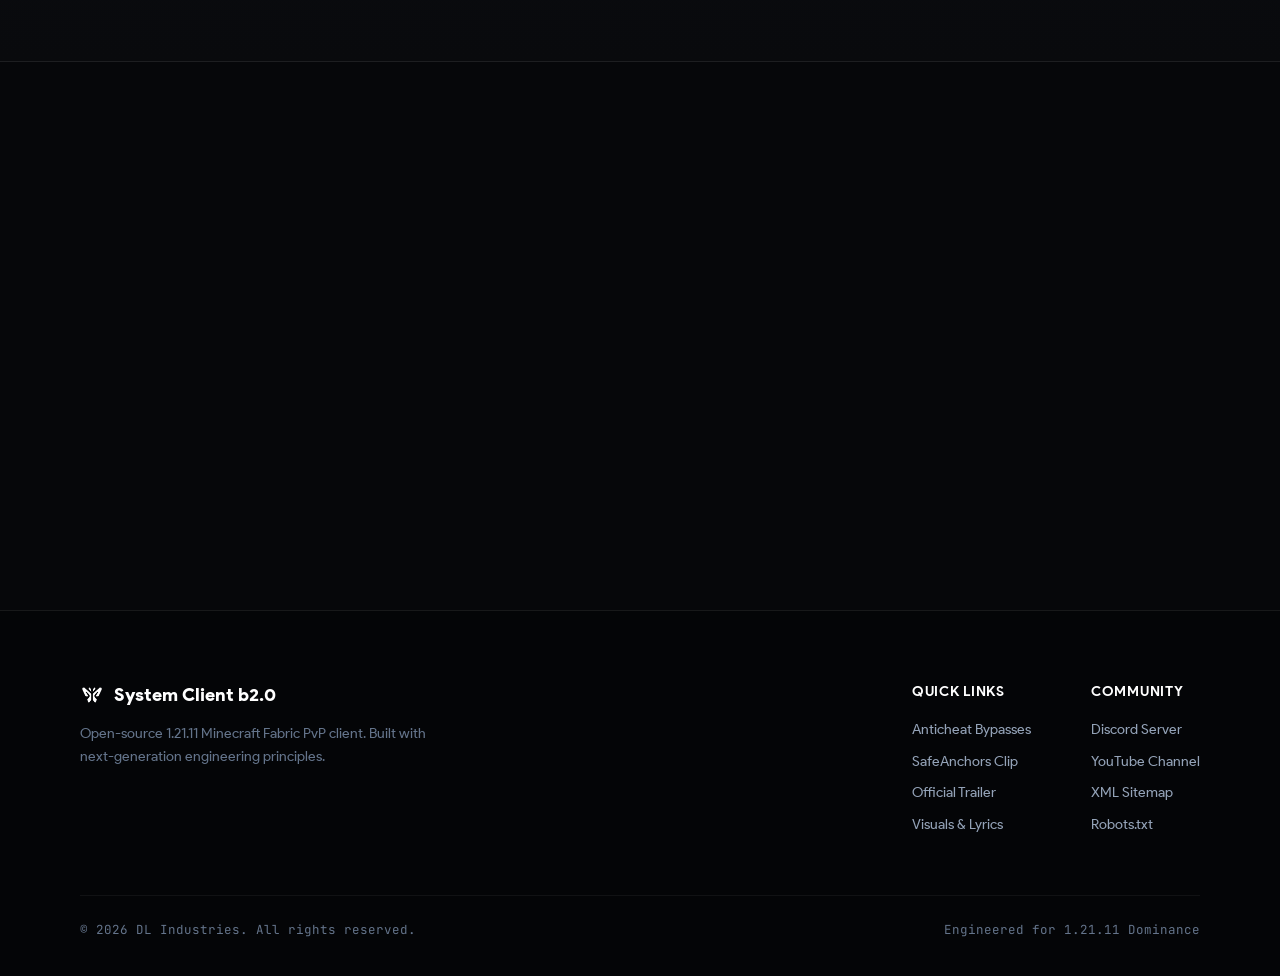
==== commit 8290edf2: "Refine showcase layout, mechanical execution, and Discord CTA styling" ====
--- a/index.html
+++ b/index.html
@@ -1,1144 +1,555 @@
 <!DOCTYPE html>
 <html lang="en">
 <head>
-    <meta charset="UTF-8" />
-    <meta name="viewport" content="width=device-width, initial-scale=1.0" />
-    <title>System Client</title>
-    <meta name="description" content="The official github pages website for system client" />
-    <link href="https://cdnjs.cloudflare.com/ajax/libs/font-awesome/6.0.0/css/all.min.css" rel="stylesheet" />
-    <style>
-        /* ── Reset & Base ── */
-        *,
-        *::before,
-        *::after {
-            margin: 0;
-            padding: 0;
-            box-sizing: border-box;
-        }
-
-        :root {
-            --bg-primary: #0c0b0f;
-            --bg-secondary: #131118;
-            --bg-card: #1a1722;
-            --bg-card-hover: #221e2d;
-            --border-subtle: rgba(255, 255, 255, 0.05);
-            --border-glow: rgba(139, 92, 246, 0.15);
-            --text-primary: #eae6f5;
-            --text-secondary: #a8a0b8;
-            --text-muted: #6f6880;
-            --gradient-text: linear-gradient(135deg, #c4b5fd, #a78bfa, #8b5cf6);
-            --gradient-accent: linear-gradient(135deg, #a78bfa, #7c3aed);
-            --shadow-card: 0 8px 32px rgba(0, 0, 0, 0.5);
-            --radius: 16px;
-            --radius-sm: 10px;
-            --transition: 0.3s ease;
-        }
-
-        html {
-            scroll-behavior: smooth;
-        }
-
-        body {
-            font-family: -apple-system, BlinkMacSystemFont, 'Segoe UI', Roboto, Oxygen, Ubuntu, sans-serif;
-            background: var(--bg-primary);
-            color: var(--text-primary);
-            line-height: 1.6;
-            -webkit-font-smoothing: antialiased;
-        }
-
-        .container {
-            max-width: 1200px;
-            margin: 0 auto;
-            padding: 0 24px;
-        }
-
-        /* ── Scrollbar ── */
-        ::-webkit-scrollbar {
-            width: 6px;
-        }
-        ::-webkit-scrollbar-track {
-            background: var(--bg-primary);
-        }
-        ::-webkit-scrollbar-thumb {
-            background: #3b3450;
-            border-radius: 8px;
-        }
-        ::-webkit-scrollbar-thumb:hover {
-            background: #5a4c7a;
-        }
-
-        /* ── Typography ── */
-        .section-title {
-            font-size: 2.2rem;
-            font-weight: 700;
-            letter-spacing: -0.02em;
-            text-align: center;
-            margin-bottom: 2.5rem;
-            background: var(--gradient-text);
-            -webkit-background-clip: text;
-            -webkit-text-fill-color: transparent;
-            background-clip: text;
-        }
-
-        .section-subtitle {
-            text-align: center;
-            color: var(--text-secondary);
-            font-size: 1.15rem;
-            max-width: 640px;
-            margin: -1.5rem auto 2.5rem;
-        }
-
-        /* ── Buttons ── */
-        .btn {
-            display: inline-flex;
-            align-items: center;
-            gap: 0.6rem;
-            padding: 0.8rem 1.8rem;
-            border-radius: 50px;
-            font-weight: 600;
-            font-size: 0.95rem;
-            text-decoration: none;
-            transition: var(--transition);
-            border: none;
-            cursor: pointer;
-        }
-
-        .btn-primary {
-            background: var(--gradient-accent);
-            color: #fff;
-            box-shadow: 0 4px 20px rgba(124, 58, 237, 0.3);
-        }
-        .btn-primary:hover {
-            transform: translateY(-2px);
-            box-shadow: 0 8px 32px rgba(124, 58, 237, 0.45);
-        }
-
-        .btn-secondary {
-            background: rgba(255, 255, 255, 0.06);
-            color: var(--text-primary);
-            border: 1px solid rgba(255, 255, 255, 0.08);
-            backdrop-filter: blur(4px);
-        }
-        .btn-secondary:hover {
-            background: rgba(255, 255, 255, 0.12);
-            transform: translateY(-2px);
-        }
-
-        .btn-discord {
-            background: #5865f2;
-            color: #fff;
-            box-shadow: 0 4px 20px rgba(88, 101, 242, 0.3);
-        }
-        .btn-discord:hover {
-            transform: translateY(-2px);
-            box-shadow: 0 8px 32px rgba(88, 101, 242, 0.45);
-        }
-
-        .btn-github {
-            background: rgba(255, 255, 255, 0.06);
-            color: var(--text-primary);
-            border: 1px solid rgba(255, 255, 255, 0.08);
-        }
-        .btn-github:hover {
-            background: rgba(255, 255, 255, 0.12);
-            transform: translateY(-2px);
-        }
-
-        .btn.large {
-            padding: 1rem 2.4rem;
-            font-size: 1.05rem;
-        }
-
-        /* ── Nav ── */
-        .navbar {
-            position: sticky;
-            top: 0;
-            z-index: 100;
-            background: rgba(12, 11, 15, 0.72);
-            backdrop-filter: blur(16px) saturate(1.2);
-            border-bottom: 1px solid rgba(255, 255, 255, 0.04);
-        }
-
-        .nav-container {
-            display: flex;
-            align-items: center;
-            justify-content: space-between;
-            max-width: 1200px;
-            margin: 0 auto;
-            padding: 0 24px;
-            height: 68px;
-        }
-
-        .nav-logo h2 {
-            font-size: 1.25rem;
-            font-weight: 700;
-            background: var(--gradient-text);
-            -webkit-background-clip: text;
-            -webkit-text-fill-color: transparent;
-            background-clip: text;
-            letter-spacing: -0.02em;
-        }
-
-        .nav-menu {
-            display: flex;
-            align-items: center;
-            gap: 2rem;
-        }
-
-        .nav-link {
-            color: var(--text-secondary);
-            text-decoration: none;
-            font-size: 0.9rem;
-            font-weight: 500;
-            transition: var(--transition);
-            position: relative;
-        }
-        .nav-link:hover {
-            color: var(--text-primary);
-        }
-        .nav-link::after {
-            content: '';
-            position: absolute;
-            bottom: -4px;
-            left: 0;
-            width: 0;
-            height: 2px;
-            background: var(--gradient-accent);
-            transition: var(--transition);
-            border-radius: 4px;
-        }
-        .nav-link:hover::after {
-            width: 100%;
-        }
-
-        .nav-link .fa-github {
-            font-size: 1.1rem;
-        }
-
-        .hamburger {
-            display: none;
-            flex-direction: column;
-            gap: 5px;
-            cursor: pointer;
-            padding: 4px;
-        }
-        .hamburger span {
-            display: block;
-            width: 26px;
-            height: 2.5px;
-            background: var(--text-secondary);
-            border-radius: 4px;
-            transition: var(--transition);
-        }
-
-        /* ── Hero ── */
-        .hero {
-            padding: 5rem 0 4rem;
-            position: relative;
-            overflow: hidden;
-        }
-
-        .hero::before {
-            content: '';
-            position: absolute;
-            top: -40%;
-            right: -20%;
-            width: 600px;
-            height: 600px;
-            background: radial-gradient(circle, rgba(139, 92, 246, 0.06) 0%, transparent 70%);
-            pointer-events: none;
-        }
-
-        .hero-container {
-            display: grid;
-            grid-template-columns: 1fr 1fr;
-            gap: 4rem;
-            align-items: center;
-            position: relative;
-            z-index: 1;
-        }
-
-        .hero-title {
-            font-size: 3.8rem;
-            font-weight: 800;
-            letter-spacing: -0.03em;
-            line-height: 1.1;
-            background: var(--gradient-text);
-            -webkit-background-clip: text;
-            -webkit-text-fill-color: transparent;
-            background-clip: text;
-            margin-bottom: 0.3rem;
-        }
-
-        .hero-subtitle {
-            font-size: 1.5rem;
-            font-weight: 400;
-            color: var(--text-secondary);
-            margin-bottom: 1.2rem;
-        }
-
-        .hero-description {
-            font-size: 1.1rem;
-            color: var(--text-secondary);
-            max-width: 520px;
-            margin-bottom: 1.5rem;
-        }
-
-        .closet-tagline {
-            display: inline-flex;
-            align-items: center;
-            gap: 0.6rem;
-            background: rgba(139, 92, 246, 0.08);
-            border: 1px solid rgba(139, 92, 246, 0.12);
-            border-radius: 50px;
-            padding: 0.5rem 1.2rem;
-            font-size: 0.85rem;
-            color: var(--text-secondary);
-            margin-bottom: 2rem;
-        }
-        .closet-tagline i {
-            color: #a78bfa;
-        }
-
-        .hero-buttons {
-            display: flex;
-            flex-wrap: wrap;
-            gap: 1rem;
-            margin-bottom: 2.5rem;
-        }
-
-        .hero-stats {
-            display: flex;
-            flex-wrap: wrap;
-            gap: 1.2rem;
-        }
-        .hero-stats .stat img {
-            height: 28px;
-            border-radius: 6px;
-        }
-
-        .hero-video {
-            display: flex;
-            justify-content: center;
-        }
-
-        .video-wrapper {
-            position: relative;
-            width: 100%;
-            max-width: 560px;
-            border-radius: var(--radius);
-            overflow: hidden;
-            box-shadow: var(--shadow-card);
-            border: 1px solid rgba(255, 255, 255, 0.04);
-            cursor: pointer;
-            transition: var(--transition);
-        }
-        .video-wrapper:hover {
-            transform: scale(1.01);
-            border-color: rgba(139, 92, 246, 0.15);
-        }
-
-        .video-wrapper img {
-            display: block;
-            width: 100%;
-            height: auto;
-            aspect-ratio: 16 / 9;
-            object-fit: cover;
-        }
-
-        .play-button {
-            position: absolute;
-            inset: 0;
-            display: flex;
-            align-items: center;
-            justify-content: center;
-            background: rgba(0, 0, 0, 0.3);
-            transition: var(--transition);
-        }
-        .play-button i {
-            font-size: 4rem;
-            color: #fff;
-            filter: drop-shadow(0 4px 20px rgba(0, 0, 0, 0.6));
-            transition: var(--transition);
-        }
-        .play-button:hover i {
-            transform: scale(1.1);
-            color: #c4b5fd;
-        }
-
-        /* ── GUI / Screenshots ── */
-        .gui {
-            padding: 4rem 0 5rem;
-            background: var(--bg-secondary);
-            border-top: 1px solid rgba(255, 255, 255, 0.03);
-            border-bottom: 1px solid rgba(255, 255, 255, 0.03);
-        }
-
-        /* ███  larger video container  ███ */
-        .gui video {
-            border-radius: var(--radius);
-            box-shadow: var(--shadow-card);
-            border: 1px solid rgba(255, 255, 255, 0.05);
-            background: #000;
-            width: 100%;
-            max-width: 1024px;        /* was 820px → 25% bigger */
-            display: block;
-            margin: 0 auto;
-        }
-
-        /* ── Feature Highlights (Kill clips) ── */
-        .highlights {
-            padding: 4rem 0 5rem;
-            background: var(--bg-primary);
-            border-bottom: 1px solid rgba(255, 255, 255, 0.03);
-        }
-
-        .highlights-grid {
-            display: grid;
-            grid-template-columns: 1fr 1fr;
-            gap: 2rem;
-            max-width: 1024px;
-            margin: 0 auto;
-        }
-
-        .highlight-card {
-            background: var(--bg-card);
-            border-radius: var(--radius);
-            overflow: hidden;
-            border: 1px solid rgba(255, 255, 255, 0.04);
-            box-shadow: var(--shadow-card);
-            transition: var(--transition);
-        }
-        .highlight-card:hover {
-            border-color: rgba(139, 92, 246, 0.15);
-            transform: translateY(-4px);
-        }
-
-        .highlight-card video {
-            display: block;
-            width: 100%;
-            aspect-ratio: 16 / 9;
-            object-fit: cover;
-            background: #0a0a0a;
-        }
-
-        .highlight-card .caption {
-            padding: 1rem 1.2rem 1.2rem;
-        }
-
-        .highlight-card .caption h4 {
-            font-weight: 600;
-            font-size: 1rem;
-            margin-bottom: 0.2rem;
-            color: var(--text-primary);
-        }
-
-        .highlight-card .caption p {
-            color: var(--text-secondary);
-            font-size: 0.9rem;
-        }
-
-        .highlight-badge {
-            display: inline-block;
-            background: rgba(139, 92, 246, 0.12);
-            color: #c4b5fd;
-            font-size: 0.7rem;
-            font-weight: 600;
-            text-transform: uppercase;
-            letter-spacing: 0.04em;
-            padding: 0.2rem 0.8rem;
-            border-radius: 50px;
-            margin-top: 0.2rem;
-        }
-
-        /* ── Download ── */
-        .download {
-            padding: 5rem 0;
-        }
-
-        .download-content {
-            display: grid;
-            grid-template-columns: 1fr 1fr;
-            gap: 3rem;
-            background: var(--bg-card);
-            border-radius: var(--radius);
-            padding: 3rem;
-            border: 1px solid rgba(255, 255, 255, 0.04);
-            box-shadow: var(--shadow-card);
-        }
-
-        .download-info h3 {
-            font-size: 1.6rem;
-            font-weight: 700;
-            margin-bottom: 0.6rem;
-            background: var(--gradient-text);
-            -webkit-background-clip: text;
-            -webkit-text-fill-color: transparent;
-            background-clip: text;
-        }
-
-        .download-info p {
-            color: var(--text-secondary);
-            margin-bottom: 1.5rem;
-        }
-
-        .requirements h4 {
-            font-weight: 600;
-            margin-bottom: 0.5rem;
-            color: var(--text-primary);
-        }
-        .requirements ul {
-            list-style: none;
-            display: flex;
-            flex-wrap: wrap;
-            gap: 0.6rem 1.2rem;
-        }
-        .requirements ul li {
-            color: var(--text-secondary);
-            font-size: 0.9rem;
-            display: flex;
-            align-items: center;
-            gap: 0.4rem;
-        }
-        .requirements ul li::before {
-            content: '◆';
-            color: #8b5cf6;
-            font-size: 0.5rem;
-        }
-
-        .download-buttons {
-            display: flex;
-            flex-direction: column;
-            gap: 1rem;
-            justify-content: center;
-        }
-        .download-buttons .btn {
-            justify-content: center;
-        }
-
-        /* ── Guide ── */
-        .guide {
-            padding: 5rem 0;
-            background: var(--bg-secondary);
-            border-top: 1px solid rgba(255, 255, 255, 0.03);
-            border-bottom: 1px solid rgba(255, 255, 255, 0.03);
-        }
-
-        .guide-steps {
-            display: grid;
-            grid-template-columns: repeat(auto-fit, minmax(220px, 1fr));
-            gap: 1.5rem;
-            max-width: 960px;
-            margin: 0 auto;
-        }
-
-        .step {
-            display: flex;
-            gap: 1rem;
-            align-items: flex-start;
-            background: var(--bg-card);
-            padding: 1.5rem 1.5rem 1.5rem 1.2rem;
-            border-radius: var(--radius-sm);
-            border: 1px solid rgba(255, 255, 255, 0.04);
-            transition: var(--transition);
-        }
-        .step:hover {
-            border-color: rgba(139, 92, 246, 0.12);
-            background: var(--bg-card-hover);
-        }
-
-        .step-number {
-            flex-shrink: 0;
-            width: 36px;
-            height: 36px;
-            border-radius: 50%;
-            background: var(--gradient-accent);
-            color: #fff;
-            display: flex;
-            align-items: center;
-            justify-content: center;
-            font-weight: 700;
-            font-size: 0.9rem;
-        }
-
-        .step-content h3 {
-            font-size: 1rem;
-            font-weight: 600;
-            margin-bottom: 0.2rem;
-            color: var(--text-primary);
-        }
-        .step-content p {
-            color: var(--text-secondary);
-            font-size: 0.9rem;
-        }
-
-        /* ── Community ── */
-        .community {
-            padding: 5rem 0;
-        }
-
-        .community-content {
-            display: flex;
-            flex-wrap: wrap;
-            justify-content: space-between;
-            align-items: center;
-            gap: 2rem;
-            background: var(--bg-card);
-            border-radius: var(--radius);
-            padding: 2.5rem 3rem;
-            border: 1px solid rgba(255, 255, 255, 0.04);
-            box-shadow: var(--shadow-card);
-            margin-bottom: 2.5rem;
-        }
-
-        .community-text h3 {
-            font-size: 1.4rem;
-            font-weight: 700;
-            margin-bottom: 0.3rem;
-            background: var(--gradient-text);
-            -webkit-background-clip: text;
-            -webkit-text-fill-color: transparent;
-            background-clip: text;
-        }
-        .community-text p {
-            color: var(--text-secondary);
-            max-width: 480px;
-        }
-
-        .community-links {
-            display: flex;
-            flex-wrap: wrap;
-            gap: 1rem;
-        }
-
-        .discord-widget {
-            max-width: 420px;
-            margin: 0 auto;
-        }
-        .discord-widget img {
-            width: 100%;
-            border-radius: var(--radius-sm);
-            border: 1px solid rgba(255, 255, 255, 0.04);
-        }
-
-        /* ── Footer ── */
-        .footer {
-            padding: 3rem 0 1.5rem;
-            border-top: 1px solid rgba(255, 255, 255, 0.04);
-            background: var(--bg-secondary);
-        }
-
-        .footer-content {
-            display: grid;
-            grid-template-columns: 2fr 1fr 1fr;
-            gap: 2.5rem;
-            margin-bottom: 2rem;
-        }
-
-        .footer-section h3,
-        .footer-section h4 {
-            font-weight: 600;
-            margin-bottom: 0.6rem;
-            color: var(--text-primary);
-        }
-        .footer-section h3 {
-            background: var(--gradient-text);
-            -webkit-background-clip: text;
-            -webkit-text-fill-color: transparent;
-            background-clip: text;
-            display: inline-block;
-        }
-
-        .footer-section p,
-        .footer-section ul li a {
-            color: var(--text-secondary);
-            font-size: 0.9rem;
-            text-decoration: none;
-            transition: var(--transition);
-        }
-        .footer-section ul {
-            list-style: none;
-        }
-        .footer-section ul li {
-            margin-bottom: 0.3rem;
-        }
-        .footer-section ul li a:hover {
-            color: var(--text-primary);
-        }
-
-        .footer-bottom {
-            border-top: 1px solid rgba(255, 255, 255, 0.04);
-            padding-top: 1.5rem;
-            text-align: center;
-            color: var(--text-muted);
-            font-size: 0.85rem;
-        }
-
-        /* ── Modal ── */
-        .modal {
-            display: none;
-            position: fixed;
-            inset: 0;
-            z-index: 999;
-            background: rgba(0, 0, 0, 0.8);
-            backdrop-filter: blur(12px);
-            align-items: center;
-            justify-content: center;
-            padding: 2rem;
-        }
-        .modal.open {
-            display: flex;
-        }
-
-        .modal-content {
-            position: relative;
-            max-width: 90vw;
-            max-height: 90vh;
-        }
-        .modal-content img {
-            width: 100%;
-            height: auto;
-            border-radius: var(--radius-sm);
-            box-shadow: 0 24px 80px rgba(0, 0, 0, 0.8);
-        }
-
-        .modal .close {
-            position: absolute;
-            top: -20px;
-            right: -20px;
-            width: 44px;
-            height: 44px;
-            border-radius: 50%;
-            background: rgba(255, 255, 255, 0.08);
-            border: 1px solid rgba(255, 255, 255, 0.1);
-            color: #fff;
-            font-size: 1.6rem;
-            display: flex;
-            align-items: center;
-            justify-content: center;
-            cursor: pointer;
-            transition: var(--transition);
-            backdrop-filter: blur(8px);
-        }
-        .modal .close:hover {
-            background: rgba(255, 255, 255, 0.16);
-        }
-
-        /* ── Responsive ── */
-        @media (max-width: 1024px) {
-            .hero-container {
-                grid-template-columns: 1fr;
-                gap: 2.5rem;
-            }
-            .hero-title {
-                font-size: 3rem;
-            }
-            .hero-video {
-                order: -1;
-            }
-            .video-wrapper {
-                max-width: 100%;
-            }
-            .download-content {
-                grid-template-columns: 1fr;
-                padding: 2rem;
-            }
-            .download-buttons {
-                flex-direction: row;
-                flex-wrap: wrap;
-            }
-            .footer-content {
-                grid-template-columns: 1fr 1fr;
-            }
-            .highlights-grid {
-                grid-template-columns: 1fr;
-                max-width: 640px;
-            }
-        }
-
-        @media (max-width: 768px) {
-            .nav-menu {
-                display: none;
-                flex-direction: column;
-                position: absolute;
-                top: 68px;
-                left: 0;
-                right: 0;
-                background: rgba(12, 11, 15, 0.96);
-                backdrop-filter: blur(16px);
-                padding: 1.5rem 2rem;
-                gap: 1.2rem;
-                border-bottom: 1px solid rgba(255, 255, 255, 0.04);
-            }
-            .nav-menu.open {
-                display: flex;
-            }
-            .hamburger {
-                display: flex;
-            }
-
-            .hero-title {
-                font-size: 2.4rem;
-            }
-            .hero-subtitle {
-                font-size: 1.2rem;
-            }
-            .section-title {
-                font-size: 1.8rem;
-            }
-
-            .community-content {
-                flex-direction: column;
-                align-items: stretch;
-                padding: 1.8rem;
-            }
-            .community-links {
-                flex-direction: column;
-            }
-            .community-links .btn {
-                justify-content: center;
-            }
-
-            .footer-content {
-                grid-template-columns: 1fr;
-                gap: 1.5rem;
-            }
-
-            .guide-steps {
-                grid-template-columns: 1fr;
-            }
-
-            .download-content {
-                padding: 1.5rem;
-            }
-            .download-buttons {
-                flex-direction: column;
-            }
-
-            .hero-stats .stat img {
-                height: 22px;
-            }
-
-            .highlights-grid {
-                grid-template-columns: 1fr;
-            }
-        }
-
-        @media (max-width: 480px) {
-            .hero-title {
-                font-size: 2rem;
-            }
-            .hero-buttons {
-                flex-direction: column;
-            }
-            .hero-buttons .btn {
-                justify-content: center;
-            }
-            .container {
-                padding: 0 16px;
-            }
-            .closet-tagline {
-                font-size: 0.75rem;
-                padding: 0.4rem 1rem;
-            }
-        }
-    </style>
+  <meta charset="UTF-8">
+  <meta name="viewport" content="width=device-width, initial-scale=1.0">
+
+  <!-- Primary Meta Tags -->
+  <title>System Client b2.0 | Next-Gen Minecraft 1.21.11 Fabric Client</title>
+  <meta name="title" content="System Client b2.0 | Next-Gen Minecraft 1.21.11 Fabric Client">
+  <meta name="description" content="System Client b2.0 is the premier open-source Minecraft 1.21.11 Fabric PvP client with verified bypasses for Polar (pvphub, mcpvp), Totemguard v2/v3, Grim, Vulcan, Intave, Matrix, and AGC (Minemen.club).">
+  <meta name="keywords" content="System Client, Minecraft 1.21.11 client, Fabric PvP client, Polar bypass, Totemguard bypass, Grim bypass, Vulcan bypass, Intave bypass, Matrix bypass, AGC Minemen bypass, pvphub, mcpvp, AutoMace, AutoCrystal, SafeAnchors">
+  <meta name="robots" content="index, follow">
+  <meta name="theme-color" content="#06070a">
+
+  <!-- Canonical URL -->
+  <link rel="canonical" href="https://system.daduncs.cloud/">
+
+  <!-- Open Graph / Facebook -->
+  <meta property="og:type" content="website">
+  <meta property="og:url" content="https://system.daduncs.cloud/">
+  <meta property="og:title" content="System Client b2.0 | Next-Gen Minecraft 1.21.11 Fabric Client">
+  <meta property="og:description" content="Dominate 1.21.11 with verified bypasses across Polar, Totemguard v2/v3, Grim, Vulcan, Intave, Matrix, and AGC (Minemen).">
+  <meta property="og:image" content="assets/icon.png">
+
+  <!-- Twitter Card -->
+  <meta property="twitter:card" content="summary_large_image">
+  <meta property="twitter:url" content="https://system.daduncs.cloud/">
+  <meta property="twitter:title" content="System Client b2.0 | Next-Gen Minecraft 1.21.11 Fabric Client">
+  <meta property="twitter:description" content="Bypass Polar, Totemguard, Grim, Vulcan, Intave, Matrix, and AGC. Master 1.21.11 Mace, Crystal, and Anchor PvP.">
+  <meta property="twitter:image" content="assets/icon.png">
+
+  <!-- Favicon -->
+  <link rel="icon" type="image/png" href="assets/icon.png">
+  <link rel="apple-touch-icon" href="assets/icon.png">
+
+  <!-- Preload Local Product Sans Fonts for Instant Rendering -->
+  <link rel="preload" href="assets/fonts/ProductSans-Regular.woff" as="font" type="font/woff" crossorigin>
+  <link rel="preload" href="assets/fonts/ProductSans-Bold.woff" as="font" type="font/woff" crossorigin>
+
+  <!-- Fallback Fonts: JetBrains Mono -->
+  <link rel="preconnect" href="https://fonts.googleapis.com">
+  <link rel="preconnect" href="https://fonts.gstatic.com" crossorigin>
+  <link href="https://fonts.googleapis.com/css2?family=JetBrains+Mono:wght@400;500;700&display=swap" rel="stylesheet">
+
+  <!-- Stylesheet -->
+  <link rel="stylesheet" href="style.css?v=2.2">
+
+  <!-- Schema.org JSON-LD Structured Data -->
+  <script type="application/ld+json">
+  {
+    "@context": "https://schema.org",
+    "@type": "SoftwareApplication",
+    "name": "System Client",
+    "softwareVersion": "b2.0",
+    "applicationCategory": "GameApplication",
+    "operatingSystem": "Windows, macOS, Linux",
+    "description": "Next-generation Minecraft 1.21.11 Fabric PvP client featuring advanced anticheat bypasses and combat optimization.",
+    "url": "https://system.daduncs.cloud/",
+    "license": "https://www.gnu.org/licenses/gpl-3.0.en.html"
+  }
+  </script>
 </head>
 <body>
 
-
-<nav class="navbar">
+  <!-- Ambient Backdrop Glows & Noise -->
+  <div class="noise-texture" aria-hidden="true"></div>
+  <div class="ambient-glow ambient-glow-top" aria-hidden="true"></div>
+  <div class="ambient-glow ambient-glow-mid" aria-hidden="true"></div>
+
+  <!-- ==========================================================================
+       TOP NAVIGATION BAR
+       ========================================================================== -->
+  <nav class="site-nav" id="siteNav">
     <div class="nav-container">
-        <div class="nav-logo">
-            <h2>System Client</h2>
-        </div>
-        <div class="nav-menu" id="navMenu">
-            <a href="#download" class="nav-link">Download</a>
-            <a href="#guide" class="nav-link">Guide</a>
-            <a href="#community" class="nav-link">Community</a>
-            <a href="https://github.com/DLindustries/System" class="nav-link" target="_blank">
-                <i class="fab fa-github"></i> GitHub
-            </a>
-        </div>
-        <div class="hamburger" id="hamburger" aria-label="Toggle menu">
-            <span></span>
-            <span></span>
-            <span></span>
-        </div>
+      <a href="#hero" class="nav-brand" aria-label="System Client Home">
+        <div class="brand-logo-frame">
+          <img src="assets/icon.png" alt="System Client Logo" width="30" height="30">
+        </div>
+        <span class="brand-name">System</span>
+        <span class="brand-version">b2.0</span>
+      </a>
+
+      <div class="nav-center-links">
+        <a href="#bypasses" class="nav-item">Bypasses</a>
+        <a href="#anchors" class="nav-item">SafeAnchors</a>
+        <a href="#trailer" class="nav-item">Trailer</a>
+        <a href="#visuals" class="nav-item">Visuals</a>
+        <a href="#community" class="nav-item">Community</a>
+      </div>
+
+      <div class="nav-actions">
+        <a href="https://discord.gg/DQ9QmSBnsV" target="_blank" rel="noopener noreferrer" class="nav-discord-btn">
+          <svg width="18" height="18" viewBox="0 0 24 24" fill="currentColor" aria-hidden="true">
+            <path d="M20.317 4.37a19.791 19.791 0 0 0-4.885-1.515.074.074 0 0 0-.079.037c-.21.375-.444.864-.608 1.25a18.27 18.27 0 0 0-5.487 0 12.64 12.64 0 0 0-.617-1.25.077.077 0 0 0-.079-.037A19.736 19.736 0 0 0 3.677 4.37a.07.07 0 0 0-.032.027C.533 9.046-.32 13.58.099 18.057a.082.082 0 0 0 .031.057 19.9 19.9 0 0 0 5.993 3.03.078.078 0 0 0 .084-.028c.462-.63.874-1.295 1.226-1.994.021-.041.001-.09-.041-.106a13.107 13.107 0 0 1-1.872-.892.077.077 0 0 1-.008-.128 10.2 10.2 0 0 0 .372-.292.074.074 0 0 1 .077-.01c3.929 1.793 8.18 1.793 12.061 0a.074.074 0 0 1 .078.01c.12.098.246.198.373.292a.077.077 0 0 1-.006.127 12.299 12.299 0 0 1-1.873.893.077.077 0 0 0-.041.107c.36.698.772 1.362 1.225 1.993a.076.076 0 0 0 .084.028 19.839 19.839 0 0 0 6.002-3.03.077.077 0 0 0 .032-.054c.5-5.177-.838-9.674-3.549-13.66a.061.061 0 0 0-.031-.028zM8.02 15.33c-1.183 0-2.157-1.085-2.157-2.419 0-1.333.956-2.419 2.157-2.419 1.21 0 2.176 1.096 2.157 2.42 0 1.333-.956 2.418-2.157 2.418zm7.975 0c-1.183 0-2.157-1.085-2.157-2.419 0-1.333.955-2.419 2.157-2.419 1.21 0 2.176 1.096 2.157 2.42 0 1.333-.946 2.418-2.157 2.418z"/>
+          </svg>
+          <span>Join Discord</span>
+        </a>
+        <button class="mobile-menu-toggle" id="mobileMenuBtn" aria-label="Toggle Navigation">
+          <span></span>
+          <span></span>
+          <span></span>
+        </button>
+      </div>
     </div>
-</nav>
-
-
-<section class="hero">
-    <div class="container">
-        <div class="hero-container">
-            <div class="hero-content">
-                <h1 class="hero-title">System Client</h1>
-                <p class="hero-subtitle">The Ultimate Solution</p>
-                <p class="hero-description">
-                    Modern problems require modern solutions. System can prevent alot more flags
-                    compared to other 'Ghost clients' like Prestige Client while having more lethal innovative modules that looks perfectly legit.
-                </p>
-                <div class="closet-tagline">
-                    <i class="fas fa-eye-slash"></i>
-                    Designed specifically for closet cheating — this is not a blatant hvh client.
-                </div>
-                <div class="hero-buttons">
-                    <a href="#download" class="btn btn-primary">
-                        <i class="fas fa-download"></i> Download Now
-                    </a>
-                    <a href="https://www.youtube.com/watch?v=59nsohCazPo" class="btn btn-secondary" target="_blank">
-                        <i class="fas fa-play"></i> Watch Demo
-                    </a>
-                </div>
-                <div class="hero-stats">
-                    <div class="stat">
-                        <img src="https://img.shields.io/github/downloads/DLindustries/System/total?label=Downloads&style=flat-square&color=8a2be2" alt="Downloads" />
-                    </div>
-                    <div class="stat">
-                        <img src="https://img.shields.io/github/issues/DLindustries/System?style=flat-square&color=8a2be2" alt="Issues" />
-                    </div>
-                    <div class="stat">
-                        <img src="https://img.shields.io/badge/license-GPL--3.0-8a2be2?style=flat-square" alt="License" />
-                    </div>
-                </div>
-            </div>
-            <div class="hero-video">
-                <div class="video-wrapper" onclick="openVideo()">
-                    <img src="https://img.youtube.com/vi/59nsohCazPo/maxresdefault.jpg" alt="System Client Demo" />
-                    <div class="play-button">
-                        <i class="fas fa-play"></i>
-                    </div>
-                </div>
-            </div>
-        </div>
+
+    <!-- Mobile Drawer -->
+    <div class="mobile-nav-panel" id="mobileNavPanel">
+      <a href="#bypasses" class="mobile-link">Bypasses</a>
+      <a href="#anchors" class="mobile-link">SafeAnchors</a>
+      <a href="#trailer" class="mobile-link">Trailer</a>
+      <a href="#visuals" class="mobile-link">Visuals</a>
+      <a href="#community" class="mobile-link">Community</a>
+      <a href="https://discord.gg/DQ9QmSBnsV" target="_blank" rel="noopener noreferrer" class="btn-discord-full">
+        Join Discord Community
+      </a>
     </div>
-</section>
-
-
-<section class="gui">
-    <div class="container">
-        <h2 class="section-title">Screenshots</h2>
-        <p class="section-subtitle">A quick look at System's clean, intuitive interface.</p>
-        <video autoplay muted loop playsinline controls>
-            <source src="https://raw.githubusercontent.com/DLindustries/System/website/assets/gui.mp4" type="video/mp4" />
+  </nav>
+
+  <!-- ==========================================================================
+       HERO (BACKGROUND VIDEO + GRADIENT OVERLAY + IMPACT TITLE)
+       ========================================================================== -->
+  <div class="hero-stage" id="hero">
+    <div class="hero-gradient-overlay">
+      <div class="hero-center-content">
+        <!-- Repository Downloads Metric -->
+        <div class="hero-metric-pill reveal-item" id="repoMetricBadge">
+          <div class="metric-icon-wrap" aria-hidden="true">
+            <svg width="15" height="15" viewBox="0 0 24 24" fill="none" stroke="currentColor" stroke-width="2.5" stroke-linecap="round" stroke-linejoin="round">
+              <path d="M21 15v4a2 2 0 0 1-2 2H5a2 2 0 0 1-2-2v-4"></path>
+              <polyline points="7 10 12 15 17 10"></polyline>
+              <line x1="12" y1="15" x2="12" y2="3"></line>
+            </svg>
+          </div>
+          <span class="metric-counter" id="downloadCount">160,673</span>
+          <span class="metric-label">Downloads Across All Releases</span>
+        </div>
+
+        <h1 class="hero-title reveal-item">System</h1>
+        <h2 class="hero-subtitle reveal-item">Minecraft 1.21.11 Fabric Client</h2>
+
+        <div class="hero-cta-wrapper reveal-item">
+          <a href="https://discord.gg/DQ9QmSBnsV" target="_blank" rel="noopener noreferrer" class="system-cta-btn" style="color:#ffffff !important; text-decoration:none !important;">
+            <svg width="20" height="20" viewBox="0 0 24 24" fill="currentColor">
+              <path d="M20.317 4.37a19.791 19.791 0 0 0-4.885-1.515.074.074 0 0 0-.079.037c-.21.375-.444.864-.608 1.25a18.27 18.27 0 0 0-5.487 0 12.64 12.64 0 0 0-.617-1.25.077.077 0 0 0-.079-.037A19.736 19.736 0 0 0 3.677 4.37a.07.07 0 0 0-.032.027C.533 9.046-.32 13.58.099 18.057a.082.082 0 0 0 .031.057 19.9 19.9 0 0 0 5.993 3.03.078.078 0 0 0 .084-.028c.462-.63.874-1.295 1.226-1.994.021-.041.001-.09-.041-.106a13.107 13.107 0 0 1-1.872-.892.077.077 0 0 1-.008-.128 10.2 10.2 0 0 0 .372-.292.074.074 0 0 1 .077-.01c3.929 1.793 8.18 1.793 12.061 0a.074.074 0 0 1 .078.01c.12.098.246.198.373.292a.077.077 0 0 1-.006.127 12.299 12.299 0 0 1-1.873.893.077.077 0 0 0-.041.107c.36.698.772 1.362 1.225 1.993a.076.076 0 0 0 .084.028 19.839 19.839 0 0 0 6.002-3.03.077.077 0 0 0 .032-.054c.5-5.177-.838-9.674-3.549-13.66a.061.061 0 0 0-.031-.028zM8.02 15.33c-1.183 0-2.157-1.085-2.157-2.419 0-1.333.956-2.419 2.157-2.419 1.21 0 2.176 1.096 2.157 2.42 0 1.333-.956 2.418-2.157 2.418zm7.975 0c-1.183 0-2.157-1.085-2.157-2.419 0-1.333.955-2.419 2.157-2.419 1.21 0 2.176 1.096 2.157 2.42 0 1.333-.946 2.418-2.157 2.418z"/>
+            </svg>
+            <span>Join Discord</span>
+          </a>
+        </div>
+
+        <a href="#bypasses" class="hero-scroll-hint" aria-label="Scroll to explore">
+          <span>Scroll to explore</span>
+          <svg width="20" height="20" viewBox="0 0 24 24" fill="none" stroke="currentColor" stroke-width="2" stroke-linecap="round" stroke-linejoin="round">
+            <polyline points="6 9 12 15 18 9"></polyline>
+          </svg>
+        </a>
+      </div>
+
+      <!-- Ambient Hero Looping Video -->
+      <video autoplay muted loop playsinline class="hero-ambient-video" id="heroBgVideo">
+        <source src="assets/clips/gameplay.mp4" type="video/mp4">
+      </video>
+    </div>
+  </div>
+
+  <!-- ==========================================================================
+       MAIN SCROLL STREAM
+       ========================================================================== -->
+  <main class="scroll-story-container">
+
+    <!-- ------------------------------------------------------------------------
+         STORY CHAPTER 1: LATEST BYPASSES (COMPACT ROTATING BELT)
+         ------------------------------------------------------------------------ -->
+    <section class="story-chapter" id="bypasses">
+      <div class="narrative-heading-block reveal-item">
+        <h2 class="bodyHeading">Packed with the <strong>latest bypasses</strong></h2>
+        <p class="bodySubheading">tested and proven across modern competitive anticheats.</p>
+      </div>
+
+      <!-- Compact Infinite Rotating Marquee Belt -->
+      <div class="ac-belt-wrapper reveal-item">
+        <div class="ac-belt-fade ac-belt-fade-left" aria-hidden="true"></div>
+        
+        <div class="ac-belt-track" id="acBeltTrack">
+          <!-- SET 1 -->
+          <div class="ac-belt-item">
+            <div class="ac-belt-icon">
+              <img src="assets/polar.svg" alt="Polar Logo" width="42" height="42" loading="lazy">
+            </div>
+            <div class="ac-belt-info">
+              <div class="ac-belt-top">
+                <span class="ac-belt-name">Polar</span>
+                <span class="ac-belt-status">🟢 Active</span>
+              </div>
+              <div class="ac-belt-servers">pvphub • mcpvp.com • mcpvp.club</div>
+            </div>
+          </div>
+
+          <div class="ac-belt-item">
+            <div class="ac-belt-icon">
+              <img src="assets/totemguard.webp" alt="TotemGuard Logo" width="42" height="42" loading="lazy">
+            </div>
+            <div class="ac-belt-info">
+              <div class="ac-belt-top">
+                <span class="ac-belt-name">Totemguard v2 & V3</span>
+                <span class="ac-belt-status">🟢 Active</span>
+              </div>
+              <div class="ac-belt-servers">almost found in all servers</div>
+            </div>
+          </div>
+
+          <div class="ac-belt-item">
+            <div class="ac-belt-icon">
+              <img src="assets/vulcan.png" alt="Vulcan Logo" width="42" height="42" loading="lazy">
+            </div>
+            <div class="ac-belt-info">
+              <div class="ac-belt-top">
+                <span class="ac-belt-name">Vulcan</span>
+                <span class="ac-belt-status">🟢 Active</span>
+              </div>
+              <div class="ac-belt-servers">ahh anticheat tbh</div>
+            </div>
+          </div>
+
+          <div class="ac-belt-item">
+            <div class="ac-belt-icon">
+              <img src="assets/grim.png" alt="Grim Logo" width="42" height="42" loading="lazy">
+            </div>
+            <div class="ac-belt-info">
+              <div class="ac-belt-top">
+                <span class="ac-belt-name">Grim</span>
+                <span class="ac-belt-status">🟢 Active</span>
+              </div>
+              <div class="ac-belt-servers">pvphq • donutsmp.net</div>
+            </div>
+          </div>
+
+          <div class="ac-belt-item">
+            <div class="ac-belt-icon">
+              <img src="assets/intave.png" alt="Intave Logo" width="42" height="42" loading="lazy">
+            </div>
+            <div class="ac-belt-info">
+              <div class="ac-belt-top">
+                <span class="ac-belt-name">Intave</span>
+                <span class="ac-belt-status">🟢 Active</span>
+              </div>
+              <div class="ac-belt-servers"> </div>
+            </div>
+          </div>
+
+          <div class="ac-belt-item">
+            <div class="ac-belt-icon">
+              <img src="assets/matrix.png" alt="Matrix Logo" width="42" height="42" loading="lazy">
+            </div>
+            <div class="ac-belt-info">
+              <div class="ac-belt-top">
+                <span class="ac-belt-name">Matrix</span>
+                <span class="ac-belt-status">🟢 Active</span>
+              </div>
+              <div class="ac-belt-servers"> </div>
+            </div>
+          </div>
+
+          <div class="ac-belt-item highlight-ac">
+            <div class="ac-belt-icon">
+              <img src="assets/agc.webp" alt="AGC Minemen Logo" width="42" height="42" loading="lazy">
+            </div>
+            <div class="ac-belt-info">
+              <div class="ac-belt-top">
+                <span class="ac-belt-name">AGC (Minemen)</span>
+                <span class="ac-belt-status">🟢 Active</span>
+              </div>
+              <div class="ac-belt-servers">Minemen.club</div>
+            </div>
+          </div>
+
+          <!-- SET 2 (DUPLICATE FOR SEAMLESS 100% INFINITE LOOP) -->
+          <div class="ac-belt-item" aria-hidden="true">
+            <div class="ac-belt-icon">
+              <img src="assets/polar.svg" alt="Polar Logo" width="42" height="42" loading="lazy">
+            </div>
+            <div class="ac-belt-info">
+              <div class="ac-belt-top">
+                <span class="ac-belt-name">Polar</span>
+                <span class="ac-belt-status">🟢 Active</span>
+              </div>
+              <div class="ac-belt-servers">pvphub • mcpvp.com • mcpvp.club</div>
+            </div>
+          </div>
+
+          <div class="ac-belt-item" aria-hidden="true">
+            <div class="ac-belt-icon">
+              <img src="assets/totemguard.webp" alt="TotemGuard Logo" width="42" height="42" loading="lazy">
+            </div>
+            <div class="ac-belt-info">
+              <div class="ac-belt-top">
+                <span class="ac-belt-name">Totemguard v2 & V3</span>
+                <span class="ac-belt-status">🟢 Active</span>
+              </div>
+              <div class="ac-belt-servers">almost found in all servers</div>
+            </div>
+          </div>
+
+          <div class="ac-belt-item" aria-hidden="true">
+            <div class="ac-belt-icon">
+              <img src="assets/vulcan.png" alt="Vulcan Logo" width="42" height="42" loading="lazy">
+            </div>
+            <div class="ac-belt-info">
+              <div class="ac-belt-top">
+                <span class="ac-belt-name">Vulcan</span>
+                <span class="ac-belt-status">🟢 Active</span>
+              </div>
+              <div class="ac-belt-servers">ahh anticheat tbh</div>
+            </div>
+          </div>
+
+          <div class="ac-belt-item" aria-hidden="true">
+            <div class="ac-belt-icon">
+              <img src="assets/grim.png" alt="Grim Logo" width="42" height="42" loading="lazy">
+            </div>
+            <div class="ac-belt-info">
+              <div class="ac-belt-top">
+                <span class="ac-belt-name">Grim</span>
+                <span class="ac-belt-status">🟢 Active</span>
+              </div>
+              <div class="ac-belt-servers">pvphq • donutsmp.net</div>
+            </div>
+          </div>
+
+          <div class="ac-belt-item" aria-hidden="true">
+            <div class="ac-belt-icon">
+              <img src="assets/intave.png" alt="Intave Logo" width="42" height="42" loading="lazy">
+            </div>
+            <div class="ac-belt-info">
+              <div class="ac-belt-top">
+                <span class="ac-belt-name">Intave</span>
+                <span class="ac-belt-status">🟢 Active</span>
+              </div>
+              <div class="ac-belt-servers"> </div>
+            </div>
+          </div>
+
+          <div class="ac-belt-item" aria-hidden="true">
+            <div class="ac-belt-icon">
+              <img src="assets/matrix.png" alt="Matrix Logo" width="42" height="42" loading="lazy">
+            </div>
+            <div class="ac-belt-info">
+              <div class="ac-belt-top">
+                <span class="ac-belt-name">Matrix</span>
+                <span class="ac-belt-status">🟢 Active</span>
+              </div>
+              <div class="ac-belt-servers"> </div>
+            </div>
+          </div>
+
+          <div class="ac-belt-item highlight-ac" aria-hidden="true">
+            <div class="ac-belt-icon">
+              <img src="assets/agc.webp" alt="AGC Minemen Logo" width="42" height="42" loading="lazy">
+            </div>
+            <div class="ac-belt-info">
+              <div class="ac-belt-top">
+                <span class="ac-belt-name">AGC (Minemen)</span>
+                <span class="ac-belt-status">🟢 Active</span>
+              </div>
+              <div class="ac-belt-servers">Minemen.club</div>
+            </div>
+          </div>
+        </div>
+
+        <div class="ac-belt-fade ac-belt-fade-right" aria-hidden="true"></div>
+      </div>
+    </section>
+
+    <!-- ------------------------------------------------------------------------
+         STORY CHAPTER 2: SAFE ANCHORS & TIMING (LOCAL CLIP 1)
+         ------------------------------------------------------------------------ -->
+    <section class="story-chapter background-block" id="anchors">
+      <div class="narrative-heading-block reveal-item">
+        <h2 class="bodyHeading">Flawless <strong>Mechanical</strong> execution</h2>
+        <p class="bodySubheading">preform any mechanic in vanilla pvp</p>
+      </div>
+
+      <!-- Embedded Local Clip: safeanchors.mp4 -->
+      <div class="cinematic-clip-frame reveal-item">
+        <div class="clip-glass-bar">
+          <div class="clip-meta-left">
+            <span class="clip-record-dot"></span>
+            <span class="clip-title-label">System SafeAnchors & Macro Showcase</span>
+          </div>
+          <div class="clip-controls-group">
+            <button class="clip-ctrl-btn" data-video-toggle="clipSafeAnchors" aria-label="Toggle Play/Pause">
+              <svg class="icon-pause" width="14" height="14" viewBox="0 0 24 24" fill="currentColor"><rect x="6" y="4" width="4" height="16"></rect><rect x="14" y="4" width="4" height="16"></rect></svg>
+              <svg class="icon-play" width="14" height="14" viewBox="0 0 24 24" fill="currentColor" style="display:none;"><polygon points="5 3 19 12 5 21 5 3"></polygon></svg>
+            </button>
+            <button class="clip-ctrl-btn" data-video-sound="clipSafeAnchors" aria-label="Toggle Sound">
+              <svg class="icon-muted" width="14" height="14" viewBox="0 0 24 24" fill="none" stroke="currentColor" stroke-width="2"><path d="M11 5L6 9H2v6h4l5 4V5z"></path><line x1="23" y1="9" x2="17" y2="15"></line><line x1="17" y1="9" x2="23" y2="15"></line></svg>
+              <svg class="icon-unmuted" width="14" height="14" viewBox="0 0 24 24" fill="none" stroke="currentColor" stroke-width="2" style="display:none;"><polygon points="11 5 6 9 2 9 2 15 6 15 11 19 11 5"></polygon><path d="M19.07 4.93a10 10 0 0 1 0 14.14M15.54 8.46a5 5 0 0 1 0 7.07"></path></svg>
+            </button>
+          </div>
+        </div>
+
+        <div class="video-aspect-container">
+          <video id="clipSafeAnchors" autoplay muted loop playsinline preload="metadata">
+            <source src="assets/clips/safeanchors.mp4" type="video/mp4">
             Your browser does not support the video tag.
-        </video>
+          </video>
+        </div>
+      </div>
+    </section>
+
+    <!-- ------------------------------------------------------------------------
+         STORY CHAPTER 3: OFFICIAL TRAILER (YOUTUBE EMBED)
+         ------------------------------------------------------------------------ -->
+    <section class="story-chapter" id="trailer">
+      <div class="narrative-heading-block reveal-item">
+        <h2 class="bodyHeading">Watch the <strong>official trailer</strong></h2>
+        <p class="bodySubheading">see System Client in live combat scenarios before joining the community.</p>
+      </div>
+
+      <!-- 16:9 Cinema Trailer Frame -->
+      <div class="cinematic-clip-frame reveal-item">
+        <div class="clip-glass-bar">
+          <div class="clip-meta-left">
+            <svg width="16" height="16" viewBox="0 0 24 24" fill="currentColor" style="color: #ff0033;">
+              <path d="M23.498 6.186a3.016 3.016 0 0 0-2.122-2.136C19.505 3.545 12 3.545 12 3.545s-7.505 0-9.377.505A3.017 3.017 0 0 0 .502 6.186C0 8.07 0 12 0 12s0 3.93.502 5.814a3.016 3.016 0 0 0 2.122 2.136c1.871.505 9.376.505 9.376.505s7.505 0 9.377-.505a3.015 3.015 0 0 0 2.122-2.136C24 15.93 24 12 24 12s0-3.93-.502-5.814zM9.545 15.568V8.432L15.818 12l-6.273 3.568z"/>
+            </svg>
+            <span class="clip-title-label">System Client • Official Trailer Showcase</span>
+          </div>
+          <a href="https://youtu.be/Wdv_b5RYLt8" target="_blank" rel="noopener noreferrer" class="clip-external-link">
+            <span>Watch on YouTube</span>
+            <svg width="12" height="12" viewBox="0 0 24 24" fill="none" stroke="currentColor" stroke-width="2"><path d="M18 13v6a2 2 0 0 1-2 2H5a2 2 0 0 1-2-2V8a2 2 0 0 1 2-2h6"></path><polyline points="15 3 21 3 21 9"></polyline><line x1="10" y1="14" x2="21" y2="3"></line></svg>
+          </a>
+        </div>
+
+        <div class="video-aspect-container youtube-embed-wrapper">
+          <iframe 
+            src="https://www.youtube-nocookie.com/embed/Wdv_b5RYLt8?rel=0&modestbranding=1" 
+            title="System Client Official Trailer"
+            allow="accelerometer; autoplay; clipboard-write; encrypted-media; gyroscope; picture-in-picture" 
+            allowfullscreen>
+          </iframe>
+        </div>
+      </div>
+    </section>
+
+    <!-- ------------------------------------------------------------------------
+         STORY CHAPTER 4: UNPARALLELED VISUALS & CUSTOMISATION (LYRICS CLIP)
+         ------------------------------------------------------------------------ -->
+    <section class="story-chapter background-block" id="visuals">
+      <div class="narrative-heading-block reveal-item">
+        <h2 class="bodyHeading">Unparalleled <strong>visuals</strong> and <strong>customisation</strong></h2>
+        <p class="bodySubheading">to make your 1.21.11 experience the cleanest and most responsive it can be.</p>
+      </div>
+
+      <!-- Embedded Local Clip: lyrics.mp4 -->
+      <div class="cinematic-clip-frame reveal-item">
+        <div class="clip-glass-bar">
+          <div class="clip-meta-left">
+            <span class="clip-record-dot"></span>
+            <span class="clip-title-label">System Visuals & Custom Lyrics HUD</span>
+          </div>
+          <div class="clip-controls-group">
+            <button class="clip-ctrl-btn" data-video-toggle="clipLyrics" aria-label="Toggle Play/Pause">
+              <svg class="icon-pause" width="14" height="14" viewBox="0 0 24 24" fill="currentColor"><rect x="6" y="4" width="4" height="16"></rect><rect x="14" y="4" width="4" height="16"></rect></svg>
+              <svg class="icon-play" width="14" height="14" viewBox="0 0 24 24" fill="currentColor" style="display:none;"><polygon points="5 3 19 12 5 21 5 3"></polygon></svg>
+            </button>
+            <button class="clip-ctrl-btn" data-video-sound="clipLyrics" aria-label="Toggle Sound">
+              <svg class="icon-muted" width="14" height="14" viewBox="0 0 24 24" fill="none" stroke="currentColor" stroke-width="2"><path d="M11 5L6 9H2v6h4l5 4V5z"></path><line x1="23" y1="9" x2="17" y2="15"></line><line x1="17" y1="9" x2="23" y2="15"></line></svg>
+              <svg class="icon-unmuted" width="14" height="14" viewBox="0 0 24 24" fill="none" stroke="currentColor" stroke-width="2" style="display:none;"><polygon points="11 5 6 9 2 9 2 15 6 15 11 19 11 5"></polygon><path d="M19.07 4.93a10 10 0 0 1 0 14.14M15.54 8.46a5 5 0 0 1 0 7.07"></path></svg>
+            </button>
+          </div>
+        </div>
+
+        <div class="video-aspect-container">
+          <video id="clipLyrics" autoplay muted loop playsinline preload="metadata">
+            <source src="assets/clips/lyrics.mp4" type="video/mp4">
+            Your browser does not support the video tag.
+          </video>
+        </div>
+      </div>
+    </section>
+
+    <!-- ------------------------------------------------------------------------
+         STORY CHAPTER 6: ARE YOU READY FOR THE ADVENTURE? (CLOSING CTA)
+         ------------------------------------------------------------------------ -->
+    <section class="story-chapter closing-chapter" id="community">
+      <div class="narrative-heading-block reveal-item">
+        <h2 class="bodyHeading">Are you ready for the <strong>adventure?</strong></h2>
+        <p class="bodySubheading">Join our private Discord community to connect with players, get configs, and stay updated.</p>
+      </div>
+
+      <div class="closing-action-box reveal-item">
+        <a href="https://discord.gg/DQ9QmSBnsV" target="_blank" rel="noopener noreferrer" class="discord-cta-btn" style="color:#ffffff !important; text-decoration:none !important;">
+          <svg width="22" height="22" viewBox="0 0 24 24" fill="currentColor">
+            <path d="M20.317 4.37a19.791 19.791 0 0 0-4.885-1.515.074.074 0 0 0-.079.037c-.21.375-.444.864-.608 1.25a18.27 18.27 0 0 0-5.487 0 12.64 12.64 0 0 0-.617-1.25.077.077 0 0 0-.079-.037A19.736 19.736 0 0 0 3.677 4.37a.07.07 0 0 0-.032.027C.533 9.046-.32 13.58.099 18.057a.082.082 0 0 0 .031.057 19.9 19.9 0 0 0 5.993 3.03.078.078 0 0 0 .084-.028c.462-.63.874-1.295 1.226-1.994.021-.041.001-.09-.041-.106a13.107 13.107 0 0 1-1.872-.892.077.077 0 0 1-.008-.128 10.2 10.2 0 0 0 .372-.292.074.074 0 0 1 .077-.01c3.929 1.793 8.18 1.793 12.061 0a.074.074 0 0 1 .078.01c.12.098.246.198.373.292a.077.077 0 0 1-.006.127 12.299 12.299 0 0 1-1.873.893.077.077 0 0 0-.041.107c.36.698.772 1.362 1.225 1.993a.076.076 0 0 0 .084.028 19.839 19.839 0 0 0 6.002-3.03.077.077 0 0 0 .032-.054c.5-5.177-.838-9.674-3.549-13.66a.061.061 0 0 0-.031-.028zM8.02 15.33c-1.183 0-2.157-1.085-2.157-2.419 0-1.333.956-2.419 2.157-2.419 1.21 0 2.176 1.096 2.157 2.42 0 1.333-.956 2.418-2.157 2.418zm7.975 0c-1.183 0-2.157-1.085-2.157-2.419 0-1.333.955-2.419 2.157-2.419 1.21 0 2.176 1.096 2.157 2.42 0 1.333-.946 2.418-2.157 2.418z"/>
+          </svg>
+          <span>Join Official Discord</span>
+        </a>
+      </div>
+    </section>
+
+  </main>
+
+  <!-- ==========================================================================
+       FOOTER
+       ========================================================================== -->
+  <footer class="site-footer">
+    <div class="footer-container">
+      <div class="footer-top-row">
+        <div class="footer-brand-box">
+          <div class="footer-brand-header">
+            <img src="assets/icon.png" alt="System Client" width="24" height="24">
+            <span class="footer-title">System Client b2.0</span>
+          </div>
+          <p class="footer-desc">
+            Open-source 1.21.11 Minecraft Fabric PvP client. Built with next-generation engineering principles.
+          </p>
+        </div>
+
+        <div class="footer-links-group">
+          <div class="footer-nav-col">
+            <h4>Quick Links</h4>
+            <a href="#bypasses">Anticheat Bypasses</a>
+            <a href="#anchors">SafeAnchors Clip</a>
+            <a href="#trailer">Official Trailer</a>
+            <a href="#visuals">Visuals & Lyrics</a>
+          </div>
+
+          <div class="footer-nav-col">
+            <h4>Community</h4>
+            <a href="https://discord.gg/DQ9QmSBnsV" target="_blank" rel="noopener noreferrer">Discord Server</a>
+            <a href="https://youtu.be/Wdv_b5RYLt8" target="_blank" rel="noopener noreferrer">YouTube Channel</a>
+            <a href="sitemap.xml">XML Sitemap</a>
+            <a href="robots.txt">Robots.txt</a>
+          </div>
+        </div>
+      </div>
+
+      <div class="footer-bottom-row">
+        <span>&copy; 2026 DL Industries. All rights reserved.</span>
+        <span class="footer-tagline">Engineered for 1.21.11 Dominance</span>
+      </div>
     </div>
-</section>
-
-
-<section class="highlights">
-    <div class="container">
-        <h2 class="section-title">⚡ We provide modules for every scenario possible</h2>
-        <p class="section-subtitle">Here are two ways we pioneer in the frontier of mechanics development</p>
-
-        <div class="highlights-grid">
-          
-            <div class="highlight-card">
-                <video autoplay muted loop playsinline>
-                    <source src="https://raw.githubusercontent.com/DLindustries/System/website/assets/uf1.mp4" type="video/mp4" />
-                    Your browser does not support the video tag.
-                </video>
-                <div class="caption">
-                    <h4>Unique Airplacer Anchor Macro hybrid</h4>
-                    <p>intuitively easy to use to switch between normal anchors and airplaces </p>
-                    <span class="highlight-badge">3.2s</span>
-                </div>
-            </div>
-
-
-            <div class="highlight-card">
-                <video autoplay muted loop playsinline>
-                    <source src="https://raw.githubusercontent.com/DLindustries/System/website/assets/uf2.mp4" type="video/mp4" />
-                    Your browser does not support the video tag.
-                </video>
-                <div class="caption">
-                    <h4>Elytra Spear DTap Divebomb</h4>
-                    <p>Absolutely No Counterplay</p>
-                    <span class="highlight-badge">3.8s</span>
-                </div>
-            </div>
-        </div>
-    </div>
-</section>
-
-
-<section id="download" class="download">
-    <div class="container">
-        <h2 class="section-title">Download System Client</h2>
-        <p class="section-subtitle">Completely free and open-source. Start dominating in modern Minecraft PvP.</p>
-        <div class="download-content">
-            <div class="download-info">
-                <h3>Get Started in Minutes</h3>
-                <p>System Client is free and open-source. Download the latest release and configure it for your target servers.</p>
-                <div class="requirements">
-                    <h4>Requirements</h4>
-                    <ul>
-                        <li>Minecraft 1.21 or 1.21.1</li>
-                        <li>Fabric Loader</li>
-                        <li>Fabric API</li>
-                        <li>High IQ — recommended</li>
-                    </ul>
-                </div>
-            </div>
-            <div class="download-buttons">
-                <a href="https://github.com/DLindustries/System/releases/latest" class="btn btn-primary large" target="_blank">
-                    <i class="fas fa-download"></i> Download Latest Release
-                </a>
-                <a href="https://github.com/DLindustries/System" class="btn btn-secondary large" target="_blank">
-                    <i class="fab fa-github"></i> View the github repository - source code
-                </a>
-            </div>
-        </div>
-    </div>
-</section>
-
-
-<section id="guide" class="guide">
-    <div class="container">
-        <h2 class="section-title">Installation Guide</h2>
-        <p class="section-subtitle">Get System up and running in four simple steps.</p>
-        <div class="guide-steps">
-            <div class="step">
-                <div class="step-number">1</div>
-                <div class="step-content">
-                    <h3>Download System Client</h3>
-                    <p>Get the latest JAR file from our GitHub releases page.</p>
-                </div>
-            </div>
-            <div class="step">
-                <div class="step-number">2</div>
-                <div class="step-content">
-                    <h3>Install Fabric</h3>
-                    <p>Install Fabric Loader for Minecraft 1.21 / 1.21.1 and Fabric API.</p>
-                </div>
-            </div>
-            <div class="step">
-                <div class="step-number">3</div>
-                <div class="step-content">
-                    <h3>Add to Mods Folder</h3>
-                    <p>Move the System JAR file into your Minecraft <code>mods</code> folder.</p>
-                </div>
-            </div>
-            <div class="step">
-                <div class="step-number">4</div>
-                <div class="step-content">
-                    <h3>Launch &amp; Configure</h3>
-                    <p>Start Minecraft with Fabric Loader, press <kbd>Right Shift</kbd> to open the GUI and configure System for your target servers.</p>
-                </div>
-            </div>
-        </div>
-    </div>
-</section>
-
-
-<section id="community" class="community">
-    <div class="container">
-        <h2 class="section-title">Join Our Community</h2>
-        <p class="section-subtitle">Get support, share configs, and stay updated.</p>
-        <div class="community-content">
-            <div class="community-text">
-                <h3>Get Support &amp; Share Configs</h3>
-                <p>Join our Discord for troubleshooting and updates. Connect with other System users and developers.</p>
-            </div>
-            <div class="community-links">
-                <a href="https://discord.gg/yynpznJVkC" class="btn btn-discord" target="_blank">
-                    <i class="fab fa-discord"></i> Join Discord Server
-                </a>
-                <a href="https://github.com/DLindustries/System/issues" class="btn btn-github" target="_blank">
-                    <i class="fab fa-github"></i> Report Issues
-                </a>
-            </div>
-        </div>
-        <div class="discord-widget">
-            <img src="https://invidget.switchblade.xyz/yynpznJVkC" alt="Discord Server" />
-        </div>
-    </div>
-</section>
-
-
-<footer class="footer">
-    <div class="container">
-        <div class="footer-content">
-            <div class="footer-section">
-                <h3>System Client</h3>
-                <p>Open-source Minecraft PvP client built for bypassing advanced anticheat solutions and providing all niches of mechanics used in highest level of crystal pvp</p>
-            </div>
-            <div class="footer-section">
-                <h4>Links</h4>
-                <ul>
-                    <li><a href="https://github.com/DLindustries/System">GitHub Repository</a></li>
-                    <li><a href="https://github.com/DLindustries/System/releases">Downloads</a></li>
-                    <li><a href="https://github.com/DLindustries/System/issues">Report Issues</a></li>
-                    <li><a href="https://discord.gg/yynpznJVkC">Discord Server</a></li>
-                </ul>
-            </div>
-            <div class="footer-section">
-                <h4>License</h4>
-                <p>Licensed under <a href="https://www.gnu.org/licenses/gpl-3.0.en.html" target="_blank">GPL-3.0</a></p>
-                <p>Free to use, modify, and distribute</p>
-            </div>
-        </div>
-        <div class="footer-bottom">
-            <p>&copy; 2026 System Client. Open-source project under GPL-3.0 license.</p>
-        </div>
-    </div>
-</footer>
-
-
-<div id="imageModal" class="modal">
-    <div class="modal-content">
-        <span class="close" onclick="closeModal()">&times;</span>
-        <img id="modalImage" src="" alt="Screenshot" />
-    </div>
-</div>
-
-
-<script>
-    // Hamburger toggle
-    const hamburger = document.getElementById('hamburger');
-    const navMenu = document.getElementById('navMenu');
-
-    hamburger.addEventListener('click', () => {
-        navMenu.classList.toggle('open');
-    });
-
-    // Close menu on link click (mobile)
-    document.querySelectorAll('.nav-link').forEach(link => {
-        link.addEventListener('click', () => {
-            navMenu.classList.remove('open');
-        });
-    });
-
-    // Video modal
-    function openVideo() {
-        window.open('https://www.youtube.com/watch?v=59nsohCazPo', '_blank');
-    }
-
-    // Image modal (for future use)
-    function openModal(imgSrc) {
-        const modal = document.getElementById('imageModal');
-        const img = document.getElementById('modalImage');
-        img.src = imgSrc;
-        modal.classList.add('open');
-        document.body.style.overflow = 'hidden';
-    }
-
-    function closeModal() {
-        const modal = document.getElementById('imageModal');
-        modal.classList.remove('open');
-        document.body.style.overflow = '';
-    }
-
-    document.getElementById('imageModal').addEventListener('click', (e) => {
-        if (e.target === e.currentTarget) closeModal();
-    });
-
-    document.addEventListener('keydown', (e) => {
-        if (e.key === 'Escape') closeModal();
-    });
-</script>
-
+  </footer>
+
+  <!-- Floating Back to Top Button -->
+  <button id="backToTop" class="back-to-top" aria-label="Back to top">
+    <svg width="20" height="20" viewBox="0 0 24 24" fill="none" stroke="currentColor" stroke-width="2" stroke-linecap="round" stroke-linejoin="round">
+      <polyline points="18 15 12 9 6 15"></polyline>
+    </svg>
+  </button>
+
+  <!-- Scripts -->
+  <script src="script.js?v=2.2"></script>
 </body>
-</html>+</html>
--- a/style.css
+++ b/style.css
@@ -0,0 +1,1264 @@
+/* ==========================================================================
+   SYSTEM CLIENT b2.0 — CINEMATIC SCROLL EXPERIENCE
+   Effortless fluid storytelling and cinematic showcase:
+   with high-performance modern engineering:
+   - Big display typography with bolded emphasis (Outfit & Plus Jakarta Sans)
+   - Deep obsidian/void palette with ambient emerald & violet backdrops
+   - Cinematic local clip players (safeanchors.mp4 & gameplay.mp4)
+   - Genuine official anticheat logos with real-time green status badges
+   - Seamless scroll-driven reading pacing
+   ========================================================================== */
+
+/* --------------------------------------------------------------------------
+   Product Sans Webfonts (Local Assets + CDN Fallback)
+   -------------------------------------------------------------------------- */
+@font-face {
+  font-family: 'Product Sans';
+  font-style: normal;
+  font-weight: 400;
+  font-display: swap;
+  src: local('Product Sans'),
+       url('assets/fonts/ProductSans-Regular.woff') format('woff'),
+       url('https://fonts.cdnfonts.com/s/14955/ProductSans-Regular.woff') format('woff');
+}
+
+@font-face {
+  font-family: 'Product Sans';
+  font-style: normal;
+  font-weight: 500;
+  font-display: swap;
+  src: local('Product Sans Medium'),
+       url('assets/fonts/ProductSans-Medium.woff') format('woff'),
+       url('https://fonts.cdnfonts.com/s/14955/ProductSans-Medium.woff') format('woff');
+}
+
+@font-face {
+  font-family: 'Product Sans';
+  font-style: normal;
+  font-weight: 700;
+  font-display: swap;
+  src: local('Product Sans Bold'),
+       url('assets/fonts/ProductSans-Bold.woff') format('woff'),
+       url('https://fonts.cdnfonts.com/s/14955/ProductSans-Bold.woff') format('woff');
+}
+
+@font-face {
+  font-family: 'Product Sans';
+  font-style: normal;
+  font-weight: 900;
+  font-display: swap;
+  src: local('Product Sans Black'),
+       url('assets/fonts/ProductSans-Black.woff') format('woff'),
+       url('https://fonts.cdnfonts.com/s/14955/ProductSans-Black.woff') format('woff');
+}
+
+/* --------------------------------------------------------------------------
+   Design Tokens & Variables
+   -------------------------------------------------------------------------- */
+:root {
+  /* Surface Tokens */
+  --bg-void: #06070a;
+  --bg-deep: #0a0c12;
+  --bg-surface: #10121a;
+  --bg-card: rgba(18, 20, 28, 0.75);
+  --bg-card-hover: rgba(26, 29, 42, 0.9);
+  --bg-glass: rgba(10, 12, 18, 0.82);
+
+  /* Border Tokens */
+  --border-subtle: rgba(255, 255, 255, 0.08);
+  --border-medium: rgba(255, 255, 255, 0.14);
+  --border-glow: rgba(16, 185, 129, 0.35);
+
+  /* Brand & Accents */
+  --accent-green: #10b981;
+  --accent-green-bright: #34d399;
+  --accent-green-glow: rgba(16, 185, 129, 0.25);
+  --accent-violet: #8b5cf6;
+  --accent-violet-glow: rgba(139, 92, 246, 0.25);
+  --accent-cyan: #06b6d4;
+
+  /* Typography */
+  --text-main: #f8fafc;
+  --text-secondary: #94a3b8;
+  --text-muted: #64748b;
+  --text-heading: #ffffff;
+
+  /* Fonts */
+  --font-display: 'Product Sans', -apple-system, BlinkMacSystemFont, 'Segoe UI', Roboto, sans-serif;
+  --font-body: 'Product Sans', -apple-system, BlinkMacSystemFont, sans-serif;
+  --font-mono: 'JetBrains Mono', monospace;
+
+  /* Transitions */
+  --ease-smooth: cubic-bezier(0.16, 1, 0.3, 1);
+  --duration-fast: 200ms;
+  --duration-med: 400ms;
+  --duration-slow: 700ms;
+}
+
+/* --------------------------------------------------------------------------
+   Base & Resets
+   -------------------------------------------------------------------------- */
+*, *::before, *::after {
+  box-sizing: border-box;
+  margin: 0;
+  padding: 0;
+}
+
+html {
+  font-family: var(--font-body);
+  background-color: var(--bg-void);
+  color: var(--text-main);
+  scroll-behavior: smooth;
+  text-rendering: optimizeLegibility;
+  -webkit-font-smoothing: antialiased;
+  -moz-osx-font-smoothing: grayscale;
+}
+
+body {
+  min-height: 100vh;
+  position: relative;
+  overflow-x: hidden;
+  line-height: 1.6;
+  background-color: var(--bg-void);
+}
+
+/* Background Noise Texture */
+.noise-texture {
+  position: fixed;
+  inset: 0;
+  width: 100%;
+  height: 100%;
+  pointer-events: none;
+  z-index: 1;
+  opacity: 0.025;
+  background-image: url("data:image/svg+xml,%3Csvg viewBox='0 0 200 200' xmlns='http://www.w3.org/2000/svg'%3E%3Cfilter id='noiseFilter'%3E%3CfeTurbulence type='fractalNoise' baseFrequency='0.8' numOctaves='3' stitchTiles='stitch'/%3E%3C/filter%3E%3Crect width='100%25' height='100%25' filter='url(%23noiseFilter)'/%3E%3C/svg%3E");
+}
+
+/* Ambient Radial Glows */
+.ambient-glow {
+  position: absolute;
+  pointer-events: none;
+  border-radius: 50%;
+  filter: blur(120px);
+  z-index: 0;
+}
+
+.ambient-glow-top {
+  top: -150px;
+  left: 50%;
+  transform: translateX(-50%);
+  width: 900px;
+  height: 600px;
+  background: radial-gradient(circle, rgba(16, 185, 129, 0.14) 0%, rgba(139, 92, 246, 0.08) 50%, transparent 75%);
+}
+
+.ambient-glow-mid {
+  top: 1800px;
+  right: -100px;
+  width: 700px;
+  height: 700px;
+  background: radial-gradient(circle, rgba(139, 92, 246, 0.12) 0%, rgba(6, 182, 212, 0.06) 60%, transparent 75%);
+}
+
+/* --------------------------------------------------------------------------
+   Top Navigation Bar
+   -------------------------------------------------------------------------- */
+.site-nav {
+  position: fixed;
+  top: 0;
+  left: 0;
+  right: 0;
+  z-index: 100;
+  padding: 16px 24px;
+  transition: background-color var(--duration-med) var(--ease-smooth), backdrop-filter var(--duration-med) var(--ease-smooth), border-color var(--duration-med) var(--ease-smooth);
+}
+
+.site-nav.scrolled {
+  background-color: var(--bg-glass);
+  backdrop-filter: blur(16px);
+  -webkit-backdrop-filter: blur(16px);
+  border-bottom: 1px solid var(--border-subtle);
+  padding: 12px 24px;
+}
+
+.nav-container {
+  max-width: 1240px;
+  margin: 0 auto;
+  display: flex;
+  align-items: center;
+  justify-content: space-between;
+}
+
+.nav-brand {
+  display: flex;
+  align-items: center;
+  gap: 10px;
+  text-decoration: none;
+  color: var(--text-main);
+  transition: transform var(--duration-fast) var(--ease-smooth);
+}
+
+.nav-brand:hover {
+  transform: scale(1.02);
+}
+
+.brand-logo-frame {
+  width: 38px;
+  height: 38px;
+  border-radius: 10px;
+  background: rgba(255, 255, 255, 0.05);
+  border: 1px solid var(--border-subtle);
+  display: flex;
+  align-items: center;
+  justify-content: center;
+  overflow: hidden;
+}
+
+.brand-logo-frame img {
+  border-radius: 8px;
+  display: block;
+}
+
+.brand-name {
+  font-family: var(--font-display);
+  font-size: 20px;
+  font-weight: 800;
+  letter-spacing: -0.02em;
+  color: #fff;
+}
+
+.brand-version {
+  font-family: var(--font-mono);
+  font-size: 11px;
+  font-weight: 600;
+  padding: 2px 7px;
+  border-radius: 6px;
+  background: rgba(16, 185, 129, 0.15);
+  color: var(--accent-green-bright);
+  border: 1px solid rgba(16, 185, 129, 0.3);
+}
+
+.nav-center-links {
+  display: flex;
+  align-items: center;
+  gap: 28px;
+  background: rgba(18, 20, 28, 0.6);
+  padding: 6px 20px;
+  border-radius: 999px;
+  border: 1px solid var(--border-subtle);
+  backdrop-filter: blur(12px);
+}
+
+.nav-item {
+  color: var(--text-secondary);
+  font-size: 14px;
+  font-weight: 500;
+  text-decoration: none;
+  transition: color var(--duration-fast) ease;
+}
+
+.nav-item:hover,
+.nav-item.active {
+  color: #ffffff;
+}
+
+.nav-actions {
+  display: flex;
+  align-items: center;
+  gap: 12px;
+}
+
+.nav-discord-btn {
+  display: inline-flex;
+  align-items: center;
+  gap: 8px;
+  padding: 8px 18px;
+  border-radius: 999px;
+  background: #5865F2;
+  color: #ffffff;
+  font-size: 13.5px;
+  font-weight: 600;
+  text-decoration: none;
+  box-shadow: 0 4px 16px rgba(88, 101, 242, 0.3);
+  transition: transform var(--duration-fast) var(--ease-smooth), box-shadow var(--duration-fast) var(--ease-smooth), background var(--duration-fast) ease;
+}
+
+.nav-discord-btn:hover {
+  background: #4752c4;
+  transform: translateY(-2px);
+  box-shadow: 0 6px 22px rgba(88, 101, 242, 0.5);
+}
+
+.mobile-menu-toggle {
+  display: none;
+  background: transparent;
+  border: none;
+  cursor: pointer;
+  padding: 6px;
+  flex-direction: column;
+  gap: 5px;
+}
+
+.mobile-menu-toggle span {
+  display: block;
+  width: 22px;
+  height: 2px;
+  background: #ffffff;
+  border-radius: 2px;
+  transition: transform var(--duration-fast) ease, opacity var(--duration-fast) ease;
+}
+
+.mobile-nav-panel {
+  display: none;
+  position: absolute;
+  top: 100%;
+  left: 0;
+  right: 0;
+  background: rgba(10, 12, 18, 0.96);
+  backdrop-filter: blur(20px);
+  border-bottom: 1px solid var(--border-subtle);
+  padding: 24px;
+  flex-direction: column;
+  gap: 16px;
+}
+
+.mobile-nav-panel.open {
+  display: flex;
+}
+
+.mobile-link {
+  color: var(--text-secondary);
+  font-size: 16px;
+  font-weight: 500;
+  text-decoration: none;
+  padding: 8px 0;
+}
+
+.btn-discord-full {
+  display: flex;
+  align-items: center;
+  justify-content: center;
+  padding: 12px 20px;
+  border-radius: 12px;
+  background: #5865F2;
+  color: #fff;
+  font-weight: 600;
+  text-decoration: none;
+  margin-top: 8px;
+}
+
+/* --------------------------------------------------------------------------
+   Hero Stage Showcase
+   -------------------------------------------------------------------------- */
+.hero-stage {
+  position: relative;
+  width: 100%;
+  height: 100vh;
+  min-height: 720px;
+  overflow: hidden;
+  background-color: var(--bg-void);
+  display: flex;
+  align-items: center;
+  justify-content: center;
+}
+
+.hero-ambient-video {
+  position: absolute;
+  inset: 0;
+  width: 100%;
+  height: 100%;
+  object-fit: cover;
+  z-index: 1;
+  opacity: 0.28;
+  filter: brightness(0.72) contrast(1.1);
+  pointer-events: none;
+}
+
+.hero-gradient-overlay {
+  position: relative;
+  z-index: 2;
+  width: 100%;
+  height: 100%;
+  display: flex;
+  align-items: center;
+  justify-content: center;
+  background: radial-gradient(circle at center, rgba(6, 7, 10, 0.45) 0%, rgba(6, 7, 10, 0.85) 68%, #06070a 100%);
+  padding: 0 24px;
+}
+
+.hero-center-content {
+  max-width: 900px;
+  width: 100%;
+  text-align: center;
+  display: flex;
+  flex-direction: column;
+  align-items: center;
+  margin-top: 40px;
+}
+
+.hero-metric-pill {
+  display: inline-flex;
+  align-items: center;
+  gap: 10px;
+  padding: 8px 22px;
+  border-radius: 999px;
+  background: rgba(18, 20, 30, 0.82);
+  border: 1px solid rgba(255, 255, 255, 0.14);
+  box-shadow: 0 4px 20px rgba(0, 0, 0, 0.5), 0 0 25px rgba(16, 185, 129, 0.15);
+  margin-bottom: 24px;
+  backdrop-filter: blur(12px);
+  -webkit-backdrop-filter: blur(12px);
+  transition: transform var(--duration-fast) var(--ease-smooth), border-color var(--duration-fast) ease;
+}
+
+.hero-metric-pill:hover {
+  transform: translateY(-2px);
+  border-color: rgba(16, 185, 129, 0.4);
+}
+
+.metric-icon-wrap {
+  width: 24px;
+  height: 24px;
+  border-radius: 50%;
+  background: rgba(16, 185, 129, 0.18);
+  border: 1px solid rgba(16, 185, 129, 0.35);
+  display: flex;
+  align-items: center;
+  justify-content: center;
+  color: var(--accent-green-bright);
+}
+
+.metric-counter {
+  font-family: var(--font-display);
+  font-size: 16px;
+  font-weight: 800;
+  letter-spacing: -0.01em;
+  color: #ffffff;
+  text-shadow: 0 0 12px rgba(255, 255, 255, 0.3);
+}
+
+.metric-label {
+  font-family: var(--font-mono);
+  font-size: 12px;
+  font-weight: 500;
+  color: var(--text-secondary);
+  letter-spacing: -0.01em;
+}
+
+/* Hero Heading 1 */
+.hero-title {
+  font-family: var(--font-display);
+  font-size: clamp(4rem, 11vw, 8rem);
+  font-weight: 900;
+  line-height: 1;
+  letter-spacing: -0.04em;
+  color: #ffffff;
+  text-shadow: 0 4px 30px rgba(0, 0, 0, 0.8), 0 0 60px rgba(16, 185, 129, 0.2);
+  margin-bottom: 12px;
+}
+
+/* Hero Subtitle */
+.hero-subtitle {
+  font-family: var(--font-display);
+  font-size: clamp(1.35rem, 3.2vw, 2.3rem);
+  font-weight: 400;
+  color: rgba(255, 255, 255, 0.72);
+  letter-spacing: -0.02em;
+  margin-bottom: 40px;
+}
+
+/* Call to Action Container */
+.hero-cta-wrapper {
+  display: flex;
+  flex-direction: column;
+  align-items: center;
+  gap: 12px;
+}
+
+.system-cta-btn {
+  display: inline-flex;
+  align-items: center;
+  justify-content: center;
+  gap: 10px;
+  padding: 16px 42px;
+  border-radius: 12px;
+  background: linear-gradient(135deg, #10b981 0%, #059669 100%);
+  color: #ffffff !important;
+  font-family: var(--font-display);
+  font-size: 18px;
+  font-weight: 700;
+  letter-spacing: -0.01em;
+  text-decoration: none !important;
+  box-shadow: 0 8px 30px rgba(16, 185, 129, 0.35);
+  border: 1px solid rgba(255, 255, 255, 0.15);
+  transition: transform var(--duration-fast) var(--ease-smooth), box-shadow var(--duration-fast) var(--ease-smooth), filter var(--duration-fast) ease;
+}
+
+.system-cta-btn:hover {
+  transform: translateY(-3px) scale(1.02);
+  box-shadow: 0 12px 40px rgba(16, 185, 129, 0.55);
+  filter: brightness(1.08);
+  color: #ffffff !important;
+  text-decoration: none !important;
+}
+
+.discord-cta-btn {
+  display: inline-flex;
+  align-items: center;
+  justify-content: center;
+  gap: 12px;
+  padding: 18px 46px;
+  border-radius: 14px;
+  background: linear-gradient(135deg, #5865F2 0%, #4752c4 100%) !important;
+  color: #ffffff !important;
+  font-family: var(--font-display);
+  font-size: 18px;
+  font-weight: 700;
+  letter-spacing: -0.01em;
+  text-decoration: none !important;
+  box-shadow: 0 8px 32px rgba(88, 101, 242, 0.45);
+  border: 1px solid rgba(255, 255, 255, 0.18);
+  transition: transform var(--duration-fast) var(--ease-smooth), box-shadow var(--duration-fast) var(--ease-smooth), filter var(--duration-fast) ease;
+}
+
+.discord-cta-btn:hover {
+  transform: translateY(-3px) scale(1.02);
+  box-shadow: 0 14px 45px rgba(88, 101, 242, 0.7);
+  filter: brightness(1.1);
+  color: #ffffff !important;
+  text-decoration: none !important;
+}
+
+.discord-cta-btn svg {
+  flex-shrink: 0;
+  fill: #ffffff;
+}
+
+.cta-micro-caption {
+  font-size: 13.5px;
+  color: var(--text-muted);
+  font-family: var(--font-mono);
+  letter-spacing: -0.01em;
+}
+
+.hero-scroll-hint {
+  position: absolute;
+  bottom: 32px;
+  left: 50%;
+  transform: translateX(-50%);
+  display: flex;
+  flex-direction: column;
+  align-items: center;
+  gap: 6px;
+  color: rgba(255, 255, 255, 0.5);
+  font-size: 13px;
+  font-weight: 500;
+  text-decoration: none;
+  transition: color var(--duration-fast) ease, transform var(--duration-fast) var(--ease-smooth);
+  animation: floatBounce 2.5s infinite ease-in-out;
+}
+
+.hero-scroll-hint:hover {
+  color: #ffffff;
+}
+
+@keyframes floatBounce {
+  0%, 100% { transform: translate(-50%, 0); }
+  50% { transform: translate(-50%, 8px); }
+}
+
+/* --------------------------------------------------------------------------
+   Narrative Scroll Container & Chapters
+   -------------------------------------------------------------------------- */
+.scroll-story-container {
+  position: relative;
+  z-index: 10;
+  width: 100%;
+}
+
+.story-chapter {
+  padding: 130px 24px;
+  max-width: 1200px;
+  margin: 0 auto;
+}
+
+.story-chapter.background-block {
+  max-width: 100%;
+  background: linear-gradient(180deg, rgba(255, 255, 255, 0.015) 0%, rgba(18, 20, 30, 0.4) 50%, rgba(255, 255, 255, 0.015) 100%);
+  border-top: 1px solid var(--border-subtle);
+  border-bottom: 1px solid var(--border-subtle);
+  padding: 140px 24px;
+}
+
+.story-chapter.background-block > * {
+  max-width: 1200px;
+  margin-left: auto;
+  margin-right: auto;
+}
+
+/* Narrative Text Block (The user's favorite "scroll and read" feature) */
+.narrative-heading-block {
+  text-align: center;
+  max-width: 980px;
+  margin: 0 auto 56px auto;
+}
+
+.bodyHeading {
+  font-family: var(--font-display);
+  font-size: clamp(2.3rem, 5.2vw, 3.8rem);
+  font-weight: 400;
+  line-height: 1.18;
+  letter-spacing: -0.03em;
+  color: #ffffff;
+  margin-bottom: 16px;
+}
+
+.bodyHeading strong {
+  font-weight: 800;
+  color: #ffffff;
+  text-shadow: 0 0 25px rgba(255, 255, 255, 0.25);
+  background: linear-gradient(135deg, #ffffff 40%, #a7f3d0 100%);
+  -webkit-background-clip: text;
+  -webkit-text-fill-color: transparent;
+}
+
+.bodySubheading {
+  font-family: var(--font-body);
+  font-size: clamp(1.15rem, 2.2vw, 1.4rem);
+  font-weight: 400;
+  color: rgba(255, 255, 255, 0.62);
+  line-height: 1.5;
+  letter-spacing: -0.01em;
+  max-width: 760px;
+  margin: 0 auto;
+}
+
+/* --------------------------------------------------------------------------
+   Anticheat Rotating Belt (Space-Saving Infinite Marquee)
+   -------------------------------------------------------------------------- */
+.ac-belt-wrapper {
+  position: relative;
+  width: 100%;
+  overflow: hidden;
+  padding: 16px 0;
+  margin: 0 auto;
+}
+
+.ac-belt-fade {
+  position: absolute;
+  top: 0;
+  bottom: 0;
+  width: 120px;
+  z-index: 5;
+  pointer-events: none;
+}
+
+.ac-belt-fade-left {
+  left: 0;
+  background: linear-gradient(to right, var(--bg-void) 0%, transparent 100%);
+}
+
+.ac-belt-fade-right {
+  right: 0;
+  background: linear-gradient(to left, var(--bg-void) 0%, transparent 100%);
+}
+
+.ac-belt-track {
+  display: flex;
+  gap: 20px;
+  width: max-content;
+  animation: acBeltScroll 32s linear infinite;
+  will-change: transform;
+}
+
+.ac-belt-track:hover {
+  animation-play-state: paused;
+}
+
+@keyframes acBeltScroll {
+  0% {
+    transform: translateX(0);
+  }
+  100% {
+    transform: translateX(-50%);
+  }
+}
+
+.ac-belt-item {
+  display: flex;
+  align-items: center;
+  gap: 14px;
+  padding: 14px 22px;
+  background: var(--bg-card);
+  border: 1px solid var(--border-subtle);
+  border-radius: 16px;
+  min-width: 320px;
+  backdrop-filter: blur(14px);
+  transition: transform var(--duration-fast) var(--ease-smooth), border-color var(--duration-fast) ease, box-shadow var(--duration-fast) ease;
+  user-select: none;
+}
+
+.ac-belt-item:hover {
+  transform: translateY(-3px);
+  border-color: rgba(16, 185, 129, 0.4);
+  box-shadow: 0 10px 25px -5px rgba(0, 0, 0, 0.7), 0 0 20px rgba(16, 185, 129, 0.15);
+}
+
+.ac-belt-item.highlight-ac {
+  border-color: rgba(139, 92, 246, 0.3);
+}
+
+.ac-belt-item.highlight-ac:hover {
+  border-color: rgba(139, 92, 246, 0.5);
+  box-shadow: 0 10px 25px -5px rgba(0, 0, 0, 0.7), 0 0 20px rgba(139, 92, 246, 0.2);
+}
+
+.ac-belt-icon {
+  width: 50px;
+  height: 50px;
+  border-radius: 12px;
+  background: rgba(255, 255, 255, 0.04);
+  border: 1px solid var(--border-subtle);
+  display: flex;
+  align-items: center;
+  justify-content: center;
+  flex-shrink: 0;
+  transition: transform var(--duration-fast) var(--ease-smooth);
+}
+
+.ac-belt-item:hover .ac-belt-icon {
+  transform: scale(1.08);
+}
+
+.ac-belt-icon img {
+  width: 38px;
+  height: 38px;
+  object-fit: contain;
+  display: block;
+}
+
+.ac-belt-info {
+  display: flex;
+  flex-direction: column;
+  gap: 3px;
+  flex: 1;
+  min-width: 0;
+}
+
+.ac-belt-top {
+  display: flex;
+  align-items: center;
+  justify-content: space-between;
+  gap: 8px;
+}
+
+.ac-belt-name {
+  font-family: var(--font-display);
+  font-size: 16px;
+  font-weight: 700;
+  color: #ffffff;
+  white-space: nowrap;
+}
+
+.ac-belt-status {
+  font-family: var(--font-mono);
+  font-size: 11px;
+  font-weight: 600;
+  color: var(--accent-green-bright);
+  white-space: nowrap;
+}
+
+.ac-belt-servers {
+  font-size: 12.5px;
+  color: var(--text-muted);
+  white-space: nowrap;
+  overflow: hidden;
+  text-overflow: ellipsis;
+}
+
+/* --------------------------------------------------------------------------
+   Cinematic Video & Trailer Frames (Responsive Across Mobile, Tablet & Desktop)
+   -------------------------------------------------------------------------- */
+.cinematic-clip-frame {
+  width: 100%;
+  max-width: min(960px, min(92vw, calc((72vh - 90px) * 16 / 9)));
+  margin: 0 auto;
+  border-radius: 18px;
+  background: #090b12;
+  border: 1px solid var(--border-medium);
+  box-shadow: 0 20px 50px -10px rgba(0, 0, 0, 0.8), 0 0 40px -10px rgba(16, 185, 129, 0.12);
+  overflow: hidden;
+  display: flex;
+  flex-direction: column;
+  transition: transform var(--duration-med) var(--ease-smooth), box-shadow var(--duration-med) ease;
+}
+
+.cinematic-clip-frame:hover {
+  box-shadow: 0 24px 60px -8px rgba(0, 0, 0, 0.9), 0 0 50px -5px rgba(16, 185, 129, 0.2);
+}
+
+.clip-glass-bar {
+  display: flex;
+  align-items: center;
+  justify-content: space-between;
+  padding: 12px 18px;
+  background: rgba(18, 20, 28, 0.85);
+  border-bottom: 1px solid var(--border-subtle);
+  backdrop-filter: blur(12px);
+  -webkit-backdrop-filter: blur(12px);
+  gap: 12px;
+}
+
+.clip-meta-left {
+  display: flex;
+  align-items: center;
+  gap: 10px;
+  min-width: 0;
+  overflow: hidden;
+}
+
+.clip-record-dot {
+  width: 8px;
+  height: 8px;
+  border-radius: 50%;
+  background: #ef4444;
+  box-shadow: 0 0 8px #ef4444;
+  flex-shrink: 0;
+  animation: pulseLiveDot 1.6s infinite ease-in-out;
+}
+
+.clip-title-label {
+  font-family: var(--font-mono);
+  font-size: 13px;
+  font-weight: 500;
+  color: var(--text-secondary);
+  white-space: nowrap;
+  overflow: hidden;
+  text-overflow: ellipsis;
+}
+
+.clip-controls-group {
+  display: flex;
+  align-items: center;
+  gap: 8px;
+  flex-shrink: 0;
+}
+
+.clip-ctrl-btn {
+  background: rgba(255, 255, 255, 0.08);
+  border: 1px solid var(--border-subtle);
+  color: #ffffff;
+  width: 34px;
+  height: 34px;
+  border-radius: 8px;
+  display: flex;
+  align-items: center;
+  justify-content: center;
+  cursor: pointer;
+  transition: background var(--duration-fast) ease, transform var(--duration-fast) ease;
+}
+
+.clip-ctrl-btn:hover {
+  background: rgba(255, 255, 255, 0.18);
+  transform: scale(1.05);
+}
+
+.clip-external-link {
+  display: inline-flex;
+  align-items: center;
+  gap: 6px;
+  color: var(--text-secondary);
+  font-family: var(--font-mono);
+  font-size: 12px;
+  text-decoration: none;
+  flex-shrink: 0;
+  transition: color var(--duration-fast) ease;
+}
+
+.clip-external-link:hover {
+  color: #ffffff;
+}
+
+/* Video Aspect Container: 16:9 with bulletproof fallbacks */
+.video-aspect-container {
+  position: relative;
+  width: 100%;
+  aspect-ratio: 16 / 9;
+  background: #000000;
+  overflow: hidden;
+  display: flex;
+  align-items: center;
+  justify-content: center;
+}
+
+.video-aspect-container video {
+  width: 100%;
+  height: 100%;
+  object-fit: contain;
+  background: #000000;
+  display: block;
+}
+
+.youtube-embed-wrapper iframe {
+  position: absolute;
+  top: 0;
+  left: 0;
+  width: 100%;
+  height: 100%;
+  border: none;
+}
+
+.clip-footer-caption {
+  padding: 12px 18px;
+  background: rgba(10, 12, 18, 0.92);
+  border-top: 1px solid var(--border-subtle);
+  font-size: 13px;
+  color: var(--text-muted);
+  text-align: center;
+  line-height: 1.45;
+}
+
+/* --------------------------------------------------------------------------
+   Closing Chapter (Are You Ready for the Adventure?)
+   -------------------------------------------------------------------------- */
+.closing-chapter {
+  text-align: center;
+  padding-bottom: 140px;
+}
+
+.closing-action-box {
+  display: flex;
+  flex-direction: column;
+  align-items: center;
+  gap: 16px;
+  margin-top: 40px;
+}
+
+.pulse-glow {
+  animation: pulseGreenGlow 3s infinite ease-in-out;
+}
+
+@keyframes pulseGreenGlow {
+  0%, 100% { box-shadow: 0 8px 30px rgba(16, 185, 129, 0.35); }
+  50% { box-shadow: 0 12px 50px rgba(16, 185, 129, 0.65); }
+}
+
+.instantDeliveryText {
+  font-family: var(--font-mono);
+  font-size: 13.5px;
+  color: var(--text-muted);
+}
+
+/* --------------------------------------------------------------------------
+   Footer
+   -------------------------------------------------------------------------- */
+.site-footer {
+  background: #040507;
+  border-top: 1px solid var(--border-subtle);
+  padding: 70px 24px 36px 24px;
+}
+
+.footer-container {
+  max-width: 1120px;
+  margin: 0 auto;
+}
+
+.footer-top-row {
+  display: flex;
+  justify-content: space-between;
+  align-items: flex-start;
+  flex-wrap: wrap;
+  gap: 40px;
+  margin-bottom: 50px;
+}
+
+.footer-brand-box {
+  max-width: 360px;
+}
+
+.footer-brand-header {
+  display: flex;
+  align-items: center;
+  gap: 10px;
+  margin-bottom: 14px;
+}
+
+.footer-title {
+  font-family: var(--font-display);
+  font-size: 18px;
+  font-weight: 800;
+  color: #fff;
+}
+
+.footer-desc {
+  font-size: 14px;
+  color: var(--text-muted);
+  line-height: 1.6;
+}
+
+.footer-links-group {
+  display: flex;
+  gap: 60px;
+}
+
+.footer-nav-col h4 {
+  font-family: var(--font-display);
+  font-size: 14px;
+  font-weight: 700;
+  color: #fff;
+  margin-bottom: 16px;
+  text-transform: uppercase;
+  letter-spacing: 0.05em;
+}
+
+.footer-nav-col a {
+  display: block;
+  font-size: 13.5px;
+  color: var(--text-secondary);
+  text-decoration: none;
+  margin-bottom: 10px;
+  transition: color var(--duration-fast) ease;
+}
+
+.footer-nav-col a:hover {
+  color: #fff;
+}
+
+.footer-bottom-row {
+  display: flex;
+  justify-content: space-between;
+  align-items: center;
+  padding-top: 24px;
+  border-top: 1px solid rgba(255, 255, 255, 0.05);
+  font-size: 12.5px;
+  color: var(--text-muted);
+  font-family: var(--font-mono);
+}
+
+/* Floating Back to Top Button */
+.back-to-top {
+  position: fixed;
+  bottom: 28px;
+  right: 28px;
+  width: 44px;
+  height: 44px;
+  border-radius: 50%;
+  background: rgba(18, 20, 28, 0.85);
+  border: 1px solid var(--border-medium);
+  color: #ffffff;
+  display: flex;
+  align-items: center;
+  justify-content: center;
+  cursor: pointer;
+  opacity: 0;
+  visibility: hidden;
+  transform: translateY(12px);
+  transition: opacity var(--duration-fast) ease, transform var(--duration-fast) var(--ease-smooth), visibility var(--duration-fast) ease;
+  z-index: 90;
+  backdrop-filter: blur(8px);
+}
+
+.back-to-top.visible {
+  opacity: 1;
+  visibility: visible;
+  transform: translateY(0);
+}
+
+.back-to-top:hover {
+  background: rgba(255, 255, 255, 0.15);
+  transform: translateY(-2px);
+}
+
+/* --------------------------------------------------------------------------
+   Scroll Reveal Animations
+   -------------------------------------------------------------------------- */
+.reveal-item {
+  opacity: 0;
+  transform: translateY(28px);
+  transition: opacity 0.75s var(--ease-smooth), transform 0.75s var(--ease-smooth);
+  will-change: opacity, transform;
+}
+
+.reveal-item.is-revealed {
+  opacity: 1;
+  transform: translateY(0);
+}
+
+/* --------------------------------------------------------------------------
+   Comprehensive Responsive Breakpoints (Tablet & Mobile Support)
+   -------------------------------------------------------------------------- */
+
+/* TABLET (Portrait & Landscape: 769px to 1024px) */
+@media (max-width: 1024px) {
+  .story-chapter {
+    padding: 70px 20px;
+  }
+
+  .story-chapter.background-block {
+    padding: 70px 20px;
+  }
+
+  .narrative-heading-block {
+    margin-bottom: 32px;
+  }
+
+  .bodyHeading {
+    font-size: clamp(2rem, 4.5vw, 2.8rem);
+  }
+
+  .cinematic-clip-frame {
+    max-width: min(100%, calc((75vh - 70px) * 16 / 9));
+    border-radius: 16px;
+  }
+
+  .ac-belt-wrapper {
+    padding: 12px 0;
+  }
+
+  .ac-belt-item {
+    min-width: 290px;
+  }
+
+  .footer-links-group {
+    gap: 40px;
+  }
+}
+
+/* MOBILE & SMALL TABLETS (<= 768px) */
+@media (max-width: 768px) {
+  .site-nav {
+    padding: 12px 16px;
+  }
+
+  .nav-center-links {
+    display: none;
+  }
+
+  .mobile-menu-toggle {
+    display: flex;
+  }
+
+  .hero-stage {
+    min-height: 100svh;
+    height: auto;
+    padding: 100px 16px 40px 16px;
+  }
+
+  .hero-title {
+    font-size: clamp(3.2rem, 15vw, 4.6rem);
+  }
+
+  .hero-subtitle {
+    font-size: 1.15rem;
+    margin-bottom: 28px;
+  }
+
+  .hero-scroll-hint {
+    display: none;
+  }
+
+  .system-cta-btn,
+  .discord-cta-btn {
+    width: 100%;
+    max-width: 320px;
+    padding: 15px 24px;
+    font-size: 16.5px;
+  }
+
+  .story-chapter {
+    padding: 48px 14px;
+  }
+
+  .story-chapter.background-block {
+    padding: 48px 14px;
+  }
+
+  .narrative-heading-block {
+    margin-bottom: 20px;
+  }
+
+  .bodyHeading {
+    font-size: clamp(1.75rem, 6.8vw, 2.3rem);
+    line-height: 1.22;
+  }
+
+  .bodySubheading {
+    font-size: 0.98rem;
+    line-height: 1.45;
+  }
+
+  .cinematic-clip-frame {
+    width: 100%;
+    max-width: 100%;
+    border-radius: 14px;
+  }
+
+  .clip-glass-bar {
+    padding: 9px 12px;
+    gap: 8px;
+  }
+
+  .clip-title-label {
+    font-size: 12px;
+    max-width: 160px;
+  }
+
+  .clip-ctrl-btn {
+    width: 32px;
+    height: 32px;
+  }
+
+  .clip-footer-caption {
+    padding: 9px 12px;
+    font-size: 11.5px;
+  }
+
+  .ac-belt-fade {
+    width: 45px;
+  }
+
+  .ac-belt-item {
+    min-width: 260px;
+    padding: 10px 14px;
+    gap: 10px;
+    border-radius: 12px;
+  }
+
+  .ac-belt-icon {
+    width: 40px;
+    height: 40px;
+  }
+
+  .ac-belt-icon img {
+    width: 30px;
+    height: 30px;
+  }
+
+  .ac-belt-name {
+    font-size: 14px;
+  }
+
+  .ac-belt-status {
+    font-size: 10.5px;
+  }
+
+  .ac-belt-servers {
+    font-size: 11px;
+  }
+
+  .footer-top-row {
+    flex-direction: column;
+    gap: 32px;
+  }
+
+  .footer-links-group {
+    flex-direction: column;
+    gap: 20px;
+  }
+
+  .footer-bottom-row {
+    flex-direction: column;
+    gap: 10px;
+    text-align: center;
+  }
+}
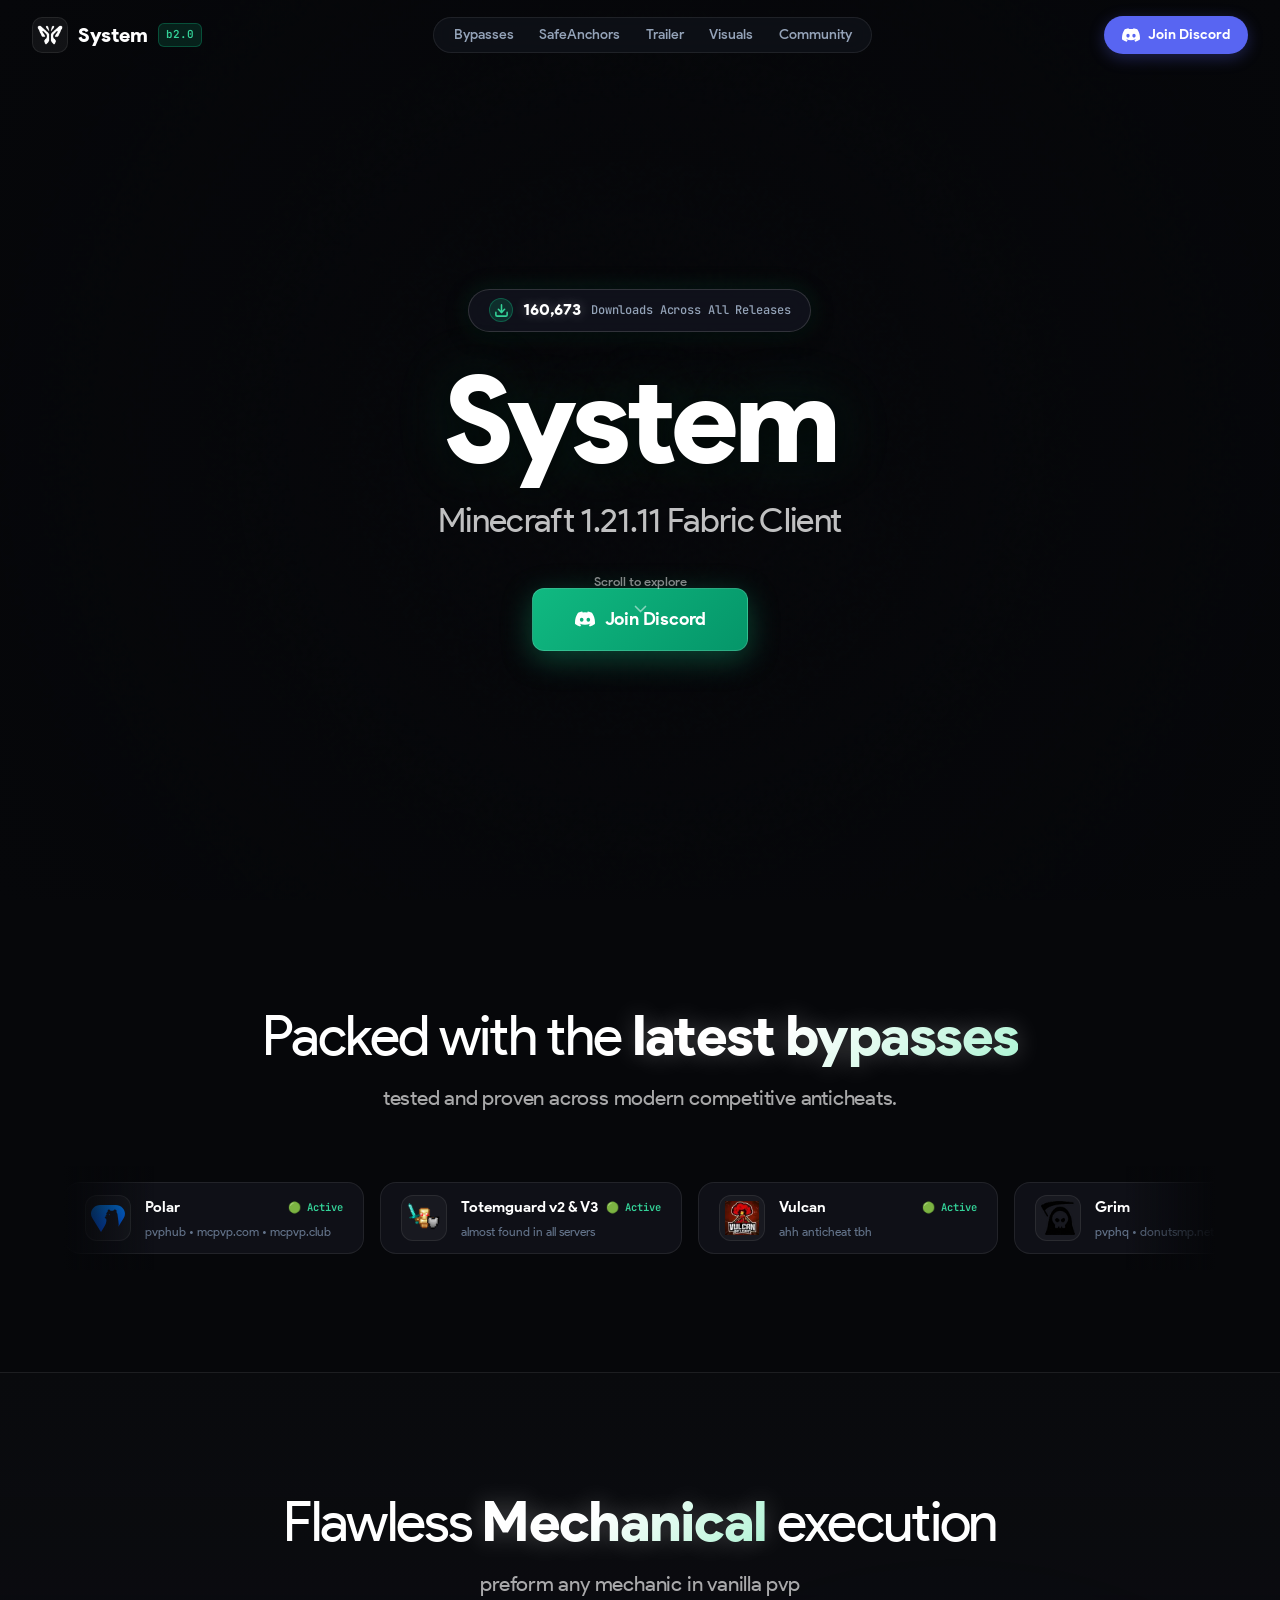
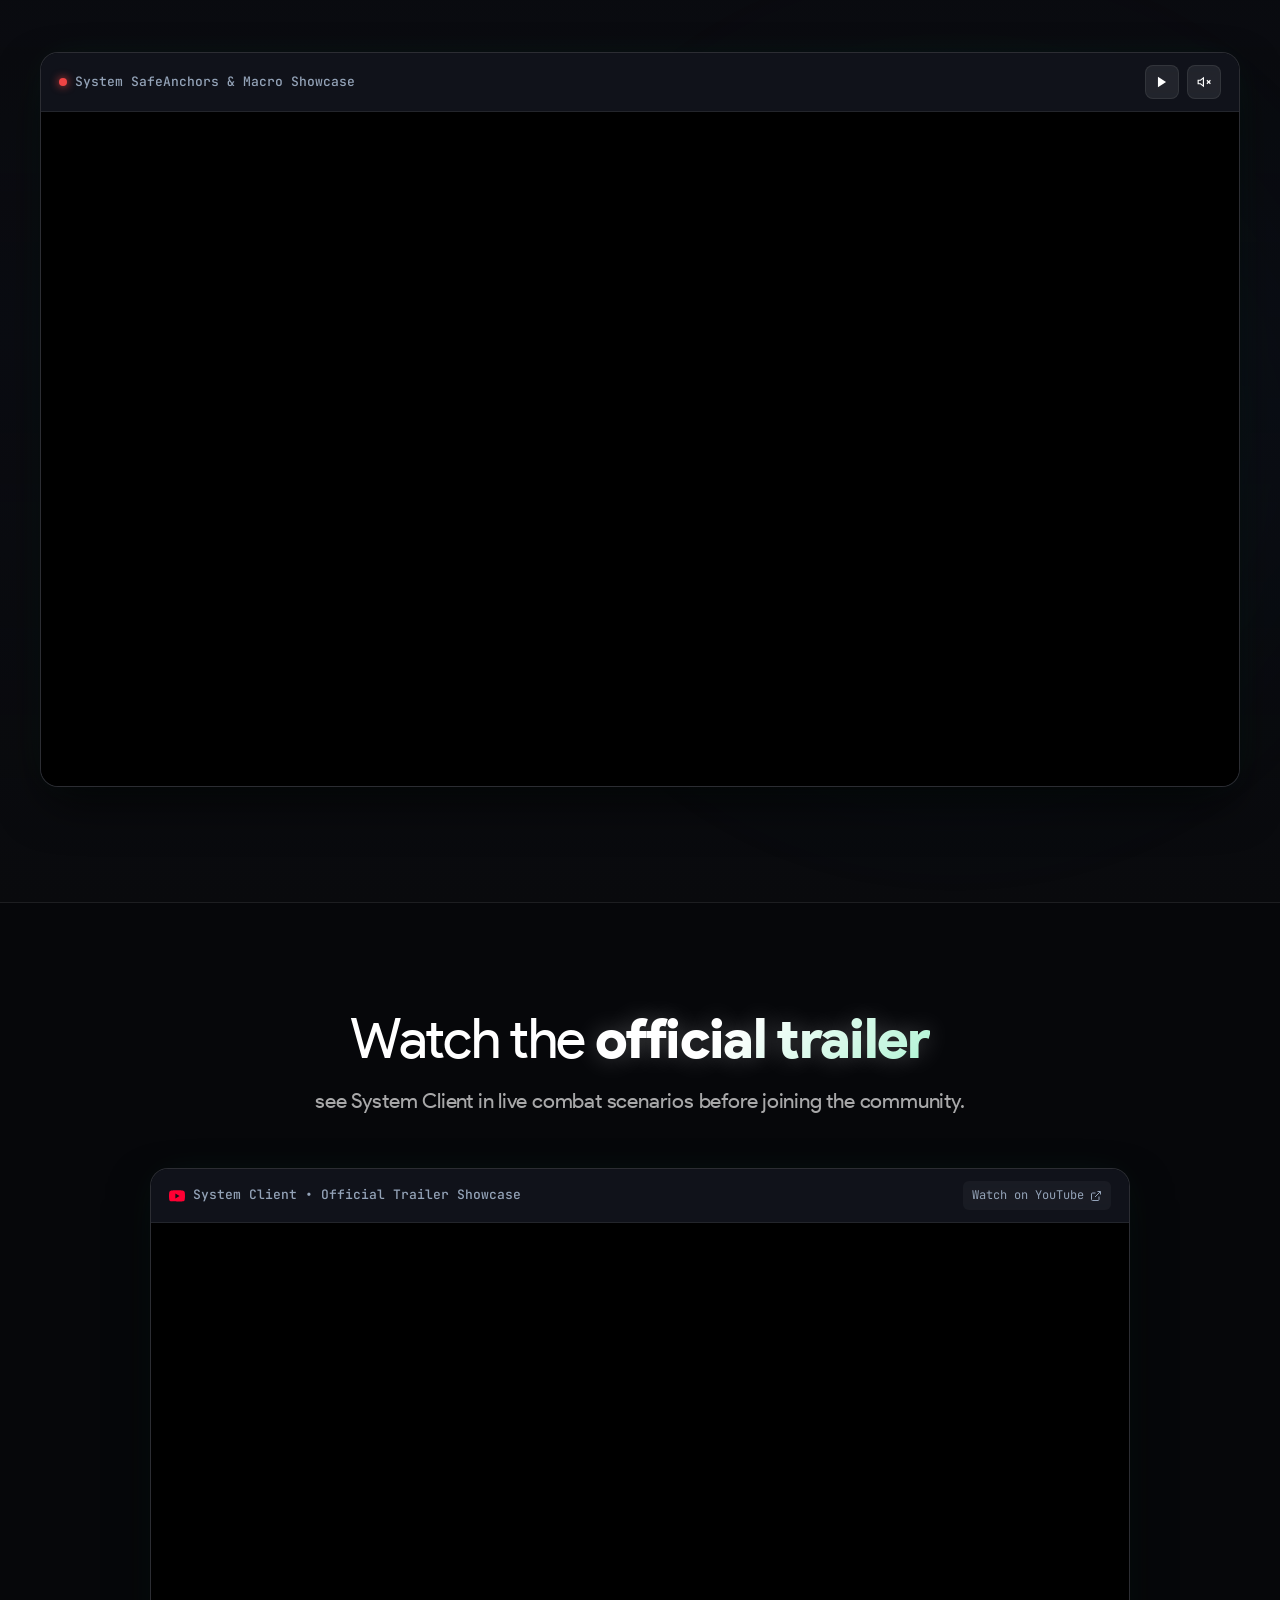
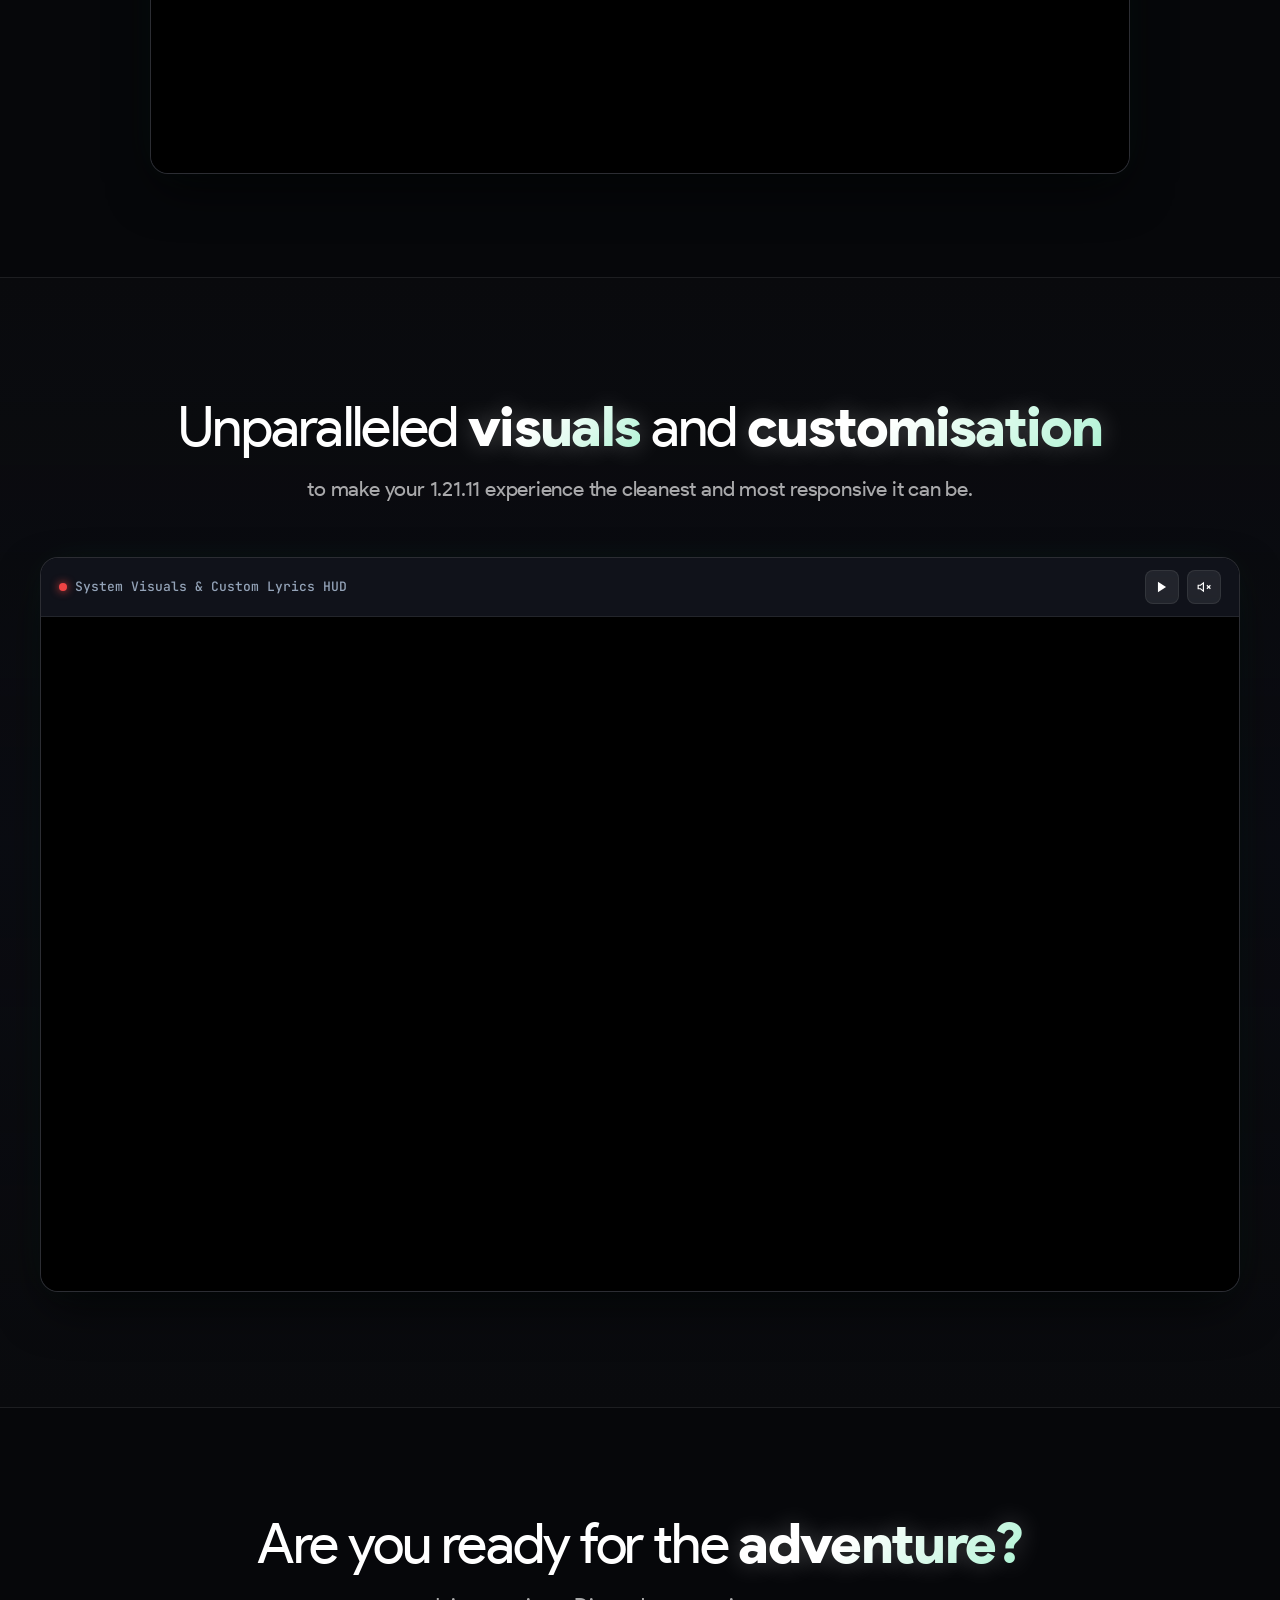
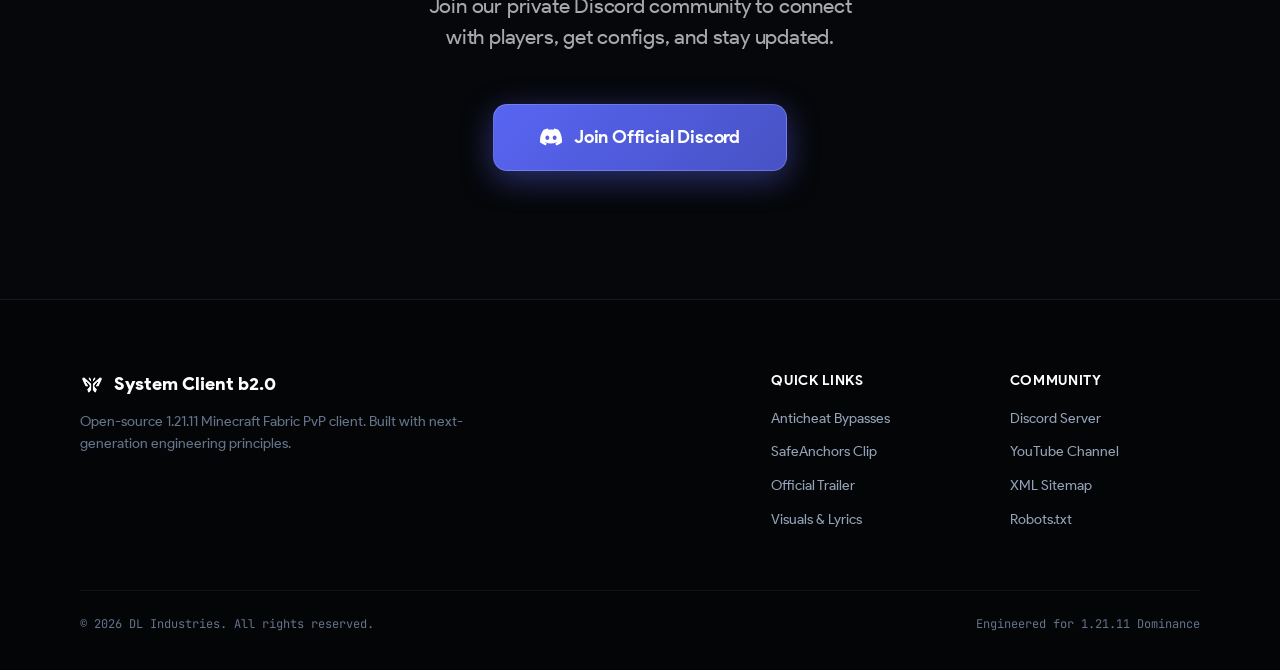
==== commit 93592e1d: "Optimise website responsive layout and compress clips under 10MB" ====
--- a/index.html
+++ b/index.html
@@ -2,7 +2,7 @@
 <html lang="en">
 <head>
   <meta charset="UTF-8">
-  <meta name="viewport" content="width=device-width, initial-scale=1.0">
+  <meta name="viewport" content="width=device-width, initial-scale=1.0, viewport-fit=cover">
 
   <!-- Primary Meta Tags -->
   <title>System Client b2.0 | Next-Gen Minecraft 1.21.11 Fabric Client</title>
@@ -43,7 +43,7 @@
   <link href="https://fonts.googleapis.com/css2?family=JetBrains+Mono:wght@400;500;700&display=swap" rel="stylesheet">
 
   <!-- Stylesheet -->
-  <link rel="stylesheet" href="style.css?v=2.2">
+  <link rel="stylesheet" href="style.css?v=2.4">
 
   <!-- Schema.org JSON-LD Structured Data -->
   <script type="application/ld+json">
@@ -95,7 +95,7 @@
           </svg>
           <span>Join Discord</span>
         </a>
-        <button class="mobile-menu-toggle" id="mobileMenuBtn" aria-label="Toggle Navigation">
+        <button class="mobile-menu-toggle" id="mobileMenuBtn" aria-label="Toggle Navigation" aria-expanded="false" aria-controls="mobileNavPanel">
           <span></span>
           <span></span>
           <span></span>
@@ -111,15 +111,26 @@
       <a href="#visuals" class="mobile-link">Visuals</a>
       <a href="#community" class="mobile-link">Community</a>
       <a href="https://discord.gg/DQ9QmSBnsV" target="_blank" rel="noopener noreferrer" class="btn-discord-full">
-        Join Discord Community
+        <svg width="18" height="18" viewBox="0 0 24 24" fill="currentColor" style="margin-right: 8px;">
+          <path d="M20.317 4.37a19.791 19.791 0 0 0-4.885-1.515.074.074 0 0 0-.079.037c-.21.375-.444.864-.608 1.25a18.27 18.27 0 0 0-5.487 0 12.64 12.64 0 0 0-.617-1.25.077.077 0 0 0-.079-.037A19.736 19.736 0 0 0 3.677 4.37a.07.07 0 0 0-.032.027C.533 9.046-.32 13.58.099 18.057a.082.082 0 0 0 .031.057 19.9 19.9 0 0 0 5.993 3.03.078.078 0 0 0 .084-.028c.462-.63.874-1.295 1.226-1.994.021-.041.001-.09-.041-.106a13.107 13.107 0 0 1-1.872-.892.077.077 0 0 1-.008-.128 10.2 10.2 0 0 0 .372-.292.074.074 0 0 1 .077-.01c3.929 1.793 8.18 1.793 12.061 0a.074.074 0 0 1 .078.01c.12.098.246.198.373.292a.077.077 0 0 1-.006.127 12.299 12.299 0 0 1-1.873.893.077.077 0 0 0-.041.107c.36.698.772 1.362 1.225 1.993a.076.076 0 0 0 .084.028 19.839 19.839 0 0 0 6.002-3.03.077.077 0 0 0 .032-.054c.5-5.177-.838-9.674-3.549-13.66a.061.061 0 0 0-.031-.028zM8.02 15.33c-1.183 0-2.157-1.085-2.157-2.419 0-1.333.956-2.419 2.157-2.419 1.21 0 2.176 1.096 2.157 2.42 0 1.333-.956 2.418-2.157 2.418zm7.975 0c-1.183 0-2.157-1.085-2.157-2.419 0-1.333.955-2.419 2.157-2.419 1.21 0 2.176 1.096 2.157 2.42 0 1.333-.946 2.418-2.157 2.418z"/>
+        </svg>
+        <span>Join Discord Community</span>
       </a>
     </div>
+
+    <!-- Backdrop for mobile/tablet drawer -->
+    <div class="mobile-nav-backdrop" id="mobileNavBackdrop" aria-hidden="true"></div>
   </nav>
 
   <!-- ==========================================================================
        HERO (BACKGROUND VIDEO + GRADIENT OVERLAY + IMPACT TITLE)
        ========================================================================== -->
   <div class="hero-stage" id="hero">
+    <!-- Ambient Hero Looping Video -->
+    <video autoplay muted loop playsinline class="hero-ambient-video" id="heroBgVideo">
+      <source src="assets/clips/gameplay.mp4" type="video/mp4">
+    </video>
+
     <div class="hero-gradient-overlay">
       <div class="hero-center-content">
         <!-- Repository Downloads Metric -->
@@ -154,11 +165,6 @@
           </svg>
         </a>
       </div>
-
-      <!-- Ambient Hero Looping Video -->
-      <video autoplay muted loop playsinline class="hero-ambient-video" id="heroBgVideo">
-        <source src="assets/clips/gameplay.mp4" type="video/mp4">
-      </video>
     </div>
   </div>
 
@@ -243,7 +249,7 @@
                 <span class="ac-belt-name">Intave</span>
                 <span class="ac-belt-status">🟢 Active</span>
               </div>
-              <div class="ac-belt-servers"> </div>
+              <div class="ac-belt-servers">German & EU competitive networks</div>
             </div>
           </div>
 
@@ -256,7 +262,7 @@
                 <span class="ac-belt-name">Matrix</span>
                 <span class="ac-belt-status">🟢 Active</span>
               </div>
-              <div class="ac-belt-servers"> </div>
+              <div class="ac-belt-servers">Multi-platform anticheat protection</div>
             </div>
           </div>
 
@@ -335,7 +341,7 @@
                 <span class="ac-belt-name">Intave</span>
                 <span class="ac-belt-status">🟢 Active</span>
               </div>
-              <div class="ac-belt-servers"> </div>
+              <div class="ac-belt-servers">German & EU competitive networks</div>
             </div>
           </div>
 
@@ -348,7 +354,7 @@
                 <span class="ac-belt-name">Matrix</span>
                 <span class="ac-belt-status">🟢 Active</span>
               </div>
-              <div class="ac-belt-servers"> </div>
+              <div class="ac-belt-servers">Multi-platform anticheat protection</div>
             </div>
           </div>
 
@@ -550,6 +556,6 @@
   </button>
 
   <!-- Scripts -->
-  <script src="script.js?v=2.2"></script>
+  <script src="script.js?v=2.3"></script>
 </body>
 </html>
--- a/style.css
+++ b/style.css
@@ -2,11 +2,12 @@
    SYSTEM CLIENT b2.0 — CINEMATIC SCROLL EXPERIENCE
    Effortless fluid storytelling and cinematic showcase:
    with high-performance modern engineering:
-   - Big display typography with bolded emphasis (Outfit & Plus Jakarta Sans)
+   - Big display typography with bolded emphasis (Product Sans & JetBrains Mono)
    - Deep obsidian/void palette with ambient emerald & violet backdrops
-   - Cinematic local clip players (safeanchors.mp4 & gameplay.mp4)
-   - Genuine official anticheat logos with real-time green status badges
+   - Cinematic local clip players (safeanchors.mp4 & gameplay.mp4 & lyrics.mp4)
+   - Genuine official anticheat logos with real-time status badges
    - Seamless scroll-driven reading pacing
+   - Bulletproof responsive design across Mobile, Tablet, and Desktop viewports
    ========================================================================== */
 
 /* --------------------------------------------------------------------------
@@ -60,9 +61,9 @@
   --bg-void: #06070a;
   --bg-deep: #0a0c12;
   --bg-surface: #10121a;
-  --bg-card: rgba(18, 20, 28, 0.75);
-  --bg-card-hover: rgba(26, 29, 42, 0.9);
-  --bg-glass: rgba(10, 12, 18, 0.82);
+  --bg-card: rgba(18, 20, 28, 0.78);
+  --bg-card-hover: rgba(26, 29, 42, 0.92);
+  --bg-glass: rgba(10, 12, 18, 0.86);
 
   /* Border Tokens */
   --border-subtle: rgba(255, 255, 255, 0.08);
@@ -91,8 +92,8 @@
   /* Transitions */
   --ease-smooth: cubic-bezier(0.16, 1, 0.3, 1);
   --duration-fast: 200ms;
-  --duration-med: 400ms;
-  --duration-slow: 700ms;
+  --duration-med: 350ms;
+  --duration-slow: 600ms;
 }
 
 /* --------------------------------------------------------------------------
@@ -112,12 +113,18 @@
   text-rendering: optimizeLegibility;
   -webkit-font-smoothing: antialiased;
   -moz-osx-font-smoothing: grayscale;
+  overflow-x: hidden;
+  width: 100%;
+  max-width: 100vw;
 }
 
 body {
   min-height: 100vh;
+  min-height: 100svh;
   position: relative;
   overflow-x: hidden;
+  width: 100%;
+  max-width: 100vw;
   line-height: 1.6;
   background-color: var(--bg-void);
 }
@@ -134,30 +141,32 @@
   background-image: url("data:image/svg+xml,%3Csvg viewBox='0 0 200 200' xmlns='http://www.w3.org/2000/svg'%3E%3Cfilter id='noiseFilter'%3E%3CfeTurbulence type='fractalNoise' baseFrequency='0.8' numOctaves='3' stitchTiles='stitch'/%3E%3C/filter%3E%3Crect width='100%25' height='100%25' filter='url(%23noiseFilter)'/%3E%3C/svg%3E");
 }
 
-/* Ambient Radial Glows */
+/* Ambient Radial Glows (Constrained so they never cause horizontal scroll on touchscreens) */
 .ambient-glow {
   position: absolute;
   pointer-events: none;
   border-radius: 50%;
-  filter: blur(120px);
+  filter: blur(100px);
   z-index: 0;
+  max-width: 100vw;
+  overflow: hidden;
 }
 
 .ambient-glow-top {
-  top: -150px;
+  top: -120px;
   left: 50%;
   transform: translateX(-50%);
-  width: 900px;
-  height: 600px;
-  background: radial-gradient(circle, rgba(16, 185, 129, 0.14) 0%, rgba(139, 92, 246, 0.08) 50%, transparent 75%);
+  width: min(900px, 95vw);
+  height: 520px;
+  background: radial-gradient(circle, rgba(16, 185, 129, 0.15) 0%, rgba(139, 92, 246, 0.08) 50%, transparent 75%);
 }
 
 .ambient-glow-mid {
-  top: 1800px;
-  right: -100px;
-  width: 700px;
-  height: 700px;
-  background: radial-gradient(circle, rgba(139, 92, 246, 0.12) 0%, rgba(6, 182, 212, 0.06) 60%, transparent 75%);
+  top: 1700px;
+  right: 0;
+  width: min(650px, 85vw);
+  height: 650px;
+  background: radial-gradient(circle, rgba(139, 92, 246, 0.11) 0%, rgba(6, 182, 212, 0.05) 60%, transparent 75%);
 }
 
 /* --------------------------------------------------------------------------
@@ -169,16 +178,16 @@
   left: 0;
   right: 0;
   z-index: 100;
-  padding: 16px 24px;
-  transition: background-color var(--duration-med) var(--ease-smooth), backdrop-filter var(--duration-med) var(--ease-smooth), border-color var(--duration-med) var(--ease-smooth);
+  padding: 16px clamp(16px, 3vw, 32px);
+  transition: background-color var(--duration-med) var(--ease-smooth), backdrop-filter var(--duration-med) var(--ease-smooth), border-color var(--duration-med) var(--ease-smooth), padding var(--duration-fast) ease;
 }
 
 .site-nav.scrolled {
   background-color: var(--bg-glass);
-  backdrop-filter: blur(16px);
-  -webkit-backdrop-filter: blur(16px);
+  backdrop-filter: blur(18px);
+  -webkit-backdrop-filter: blur(18px);
   border-bottom: 1px solid var(--border-subtle);
-  padding: 12px 24px;
+  padding: 12px clamp(16px, 3vw, 32px);
 }
 
 .nav-container {
@@ -187,6 +196,7 @@
   display: flex;
   align-items: center;
   justify-content: space-between;
+  gap: 16px;
 }
 
 .nav-brand {
@@ -195,6 +205,7 @@
   gap: 10px;
   text-decoration: none;
   color: var(--text-main);
+  flex-shrink: 0;
   transition: transform var(--duration-fast) var(--ease-smooth);
 }
 
@@ -203,8 +214,8 @@
 }
 
 .brand-logo-frame {
-  width: 38px;
-  height: 38px;
+  width: 36px;
+  height: 36px;
   border-radius: 10px;
   background: rgba(255, 255, 255, 0.05);
   border: 1px solid var(--border-subtle);
@@ -212,6 +223,7 @@
   align-items: center;
   justify-content: center;
   overflow: hidden;
+  flex-shrink: 0;
 }
 
 .brand-logo-frame img {
@@ -225,6 +237,7 @@
   font-weight: 800;
   letter-spacing: -0.02em;
   color: #fff;
+  white-space: nowrap;
 }
 
 .brand-version {
@@ -236,17 +249,19 @@
   background: rgba(16, 185, 129, 0.15);
   color: var(--accent-green-bright);
   border: 1px solid rgba(16, 185, 129, 0.3);
+  white-space: nowrap;
 }
 
 .nav-center-links {
   display: flex;
   align-items: center;
-  gap: 28px;
-  background: rgba(18, 20, 28, 0.6);
-  padding: 6px 20px;
+  gap: clamp(14px, 2vw, 28px);
+  background: rgba(18, 20, 28, 0.65);
+  padding: 6px clamp(12px, 1.5vw, 20px);
   border-radius: 999px;
   border: 1px solid var(--border-subtle);
   backdrop-filter: blur(12px);
+  -webkit-backdrop-filter: blur(12px);
 }
 
 .nav-item {
@@ -254,6 +269,7 @@
   font-size: 14px;
   font-weight: 500;
   text-decoration: none;
+  white-space: nowrap;
   transition: color var(--duration-fast) ease;
 }
 
@@ -266,6 +282,7 @@
   display: flex;
   align-items: center;
   gap: 12px;
+  flex-shrink: 0;
 }
 
 .nav-discord-btn {
@@ -275,11 +292,12 @@
   padding: 8px 18px;
   border-radius: 999px;
   background: #5865F2;
-  color: #ffffff;
+  color: #ffffff !important;
   font-size: 13.5px;
   font-weight: 600;
-  text-decoration: none;
+  text-decoration: none !important;
   box-shadow: 0 4px 16px rgba(88, 101, 242, 0.3);
+  white-space: nowrap;
   transition: transform var(--duration-fast) var(--ease-smooth), box-shadow var(--duration-fast) var(--ease-smooth), background var(--duration-fast) ease;
 }
 
@@ -289,41 +307,87 @@
   box-shadow: 0 6px 22px rgba(88, 101, 242, 0.5);
 }
 
+.nav-discord-btn svg {
+  flex-shrink: 0;
+}
+
+/* Mobile & Tablet Hamburger Toggle Button */
 .mobile-menu-toggle {
   display: none;
-  background: transparent;
-  border: none;
+  background: rgba(255, 255, 255, 0.05);
+  border: 1px solid var(--border-subtle);
+  border-radius: 8px;
   cursor: pointer;
-  padding: 6px;
+  padding: 8px;
   flex-direction: column;
+  justify-content: center;
+  align-items: center;
   gap: 5px;
+  width: 40px;
+  height: 40px;
+  transition: background var(--duration-fast) ease, border-color var(--duration-fast) ease;
+}
+
+.mobile-menu-toggle:hover {
+  background: rgba(255, 255, 255, 0.12);
+  border-color: var(--border-medium);
 }
 
 .mobile-menu-toggle span {
   display: block;
-  width: 22px;
+  width: 20px;
   height: 2px;
   background: #ffffff;
   border-radius: 2px;
-  transition: transform var(--duration-fast) ease, opacity var(--duration-fast) ease;
-}
-
+  transition: transform 0.25s var(--ease-smooth), opacity 0.2s ease;
+  transform-origin: center;
+}
+
+/* Animated Hamburger to 'X' icon */
+.mobile-menu-toggle.active span:nth-child(1) {
+  transform: translateY(7px) rotate(45deg);
+}
+
+.mobile-menu-toggle.active span:nth-child(2) {
+  opacity: 0;
+  transform: scaleX(0);
+}
+
+.mobile-menu-toggle.active span:nth-child(3) {
+  transform: translateY(-7px) rotate(-45deg);
+}
+
+/* Mobile & Tablet Drawer Panel */
 .mobile-nav-panel {
-  display: none;
+  display: flex;
   position: absolute;
   top: 100%;
   left: 0;
   right: 0;
-  background: rgba(10, 12, 18, 0.96);
-  backdrop-filter: blur(20px);
+  background: rgba(10, 12, 18, 0.98);
+  backdrop-filter: blur(24px);
+  -webkit-backdrop-filter: blur(24px);
   border-bottom: 1px solid var(--border-subtle);
-  padding: 24px;
+  padding: 20px clamp(16px, 4vw, 28px);
   flex-direction: column;
-  gap: 16px;
+  gap: 12px;
+  opacity: 0;
+  visibility: hidden;
+  transform: translateY(-12px);
+  pointer-events: none;
+  max-height: calc(100svh - 70px);
+  overflow-y: auto;
+  -webkit-overflow-scrolling: touch;
+  z-index: 101;
+  box-shadow: 0 20px 40px rgba(0, 0, 0, 0.8);
+  transition: opacity 0.25s var(--ease-smooth), transform 0.25s var(--ease-smooth), visibility 0.25s ease;
 }
 
 .mobile-nav-panel.open {
-  display: flex;
+  opacity: 1;
+  visibility: visible;
+  transform: translateY(0);
+  pointer-events: auto;
 }
 
 .mobile-link {
@@ -331,20 +395,58 @@
   font-size: 16px;
   font-weight: 500;
   text-decoration: none;
-  padding: 8px 0;
+  padding: 10px 14px;
+  border-radius: 10px;
+  background: rgba(255, 255, 255, 0.02);
+  border: 1px solid transparent;
+  transition: color var(--duration-fast) ease, background var(--duration-fast) ease, border-color var(--duration-fast) ease;
+}
+
+.mobile-link:hover,
+.mobile-link:active {
+  color: #ffffff;
+  background: rgba(255, 255, 255, 0.08);
+  border-color: var(--border-subtle);
 }
 
 .btn-discord-full {
   display: flex;
   align-items: center;
   justify-content: center;
-  padding: 12px 20px;
+  gap: 8px;
+  padding: 14px 20px;
   border-radius: 12px;
   background: #5865F2;
-  color: #fff;
+  color: #fff !important;
   font-weight: 600;
-  text-decoration: none;
-  margin-top: 8px;
+  font-size: 15px;
+  text-decoration: none !important;
+  margin-top: 6px;
+  box-shadow: 0 4px 18px rgba(88, 101, 242, 0.4);
+}
+
+.btn-discord-full:hover {
+  background: #4752c4;
+}
+
+/* Backdrop for Mobile Drawer */
+.mobile-nav-backdrop {
+  position: fixed;
+  inset: 0;
+  background: rgba(0, 0, 0, 0.65);
+  backdrop-filter: blur(4px);
+  -webkit-backdrop-filter: blur(4px);
+  z-index: 99;
+  opacity: 0;
+  visibility: hidden;
+  pointer-events: none;
+  transition: opacity 0.25s ease, visibility 0.25s ease;
+}
+
+.mobile-nav-backdrop.open {
+  opacity: 1;
+  visibility: visible;
+  pointer-events: auto;
 }
 
 /* --------------------------------------------------------------------------
@@ -394,20 +496,26 @@
   flex-direction: column;
   align-items: center;
   margin-top: 40px;
-}
-
+  position: relative;
+  z-index: 3;
+}
+
+/* Repository Downloads Metric Pill */
 .hero-metric-pill {
   display: inline-flex;
   align-items: center;
   gap: 10px;
-  padding: 8px 22px;
+  padding: 8px 20px;
   border-radius: 999px;
-  background: rgba(18, 20, 30, 0.82);
+  background: rgba(18, 20, 30, 0.84);
   border: 1px solid rgba(255, 255, 255, 0.14);
   box-shadow: 0 4px 20px rgba(0, 0, 0, 0.5), 0 0 25px rgba(16, 185, 129, 0.15);
-  margin-bottom: 24px;
+  margin-bottom: clamp(18px, 3vh, 28px);
   backdrop-filter: blur(12px);
   -webkit-backdrop-filter: blur(12px);
+  max-width: 100%;
+  flex-wrap: wrap;
+  justify-content: center;
   transition: transform var(--duration-fast) var(--ease-smooth), border-color var(--duration-fast) ease;
 }
 
@@ -426,11 +534,12 @@
   align-items: center;
   justify-content: center;
   color: var(--accent-green-bright);
+  flex-shrink: 0;
 }
 
 .metric-counter {
   font-family: var(--font-display);
-  font-size: 16px;
+  font-size: 15.5px;
   font-weight: 800;
   letter-spacing: -0.01em;
   color: #ffffff;
@@ -445,26 +554,29 @@
   letter-spacing: -0.01em;
 }
 
-/* Hero Heading 1 */
+/* Hero Heading */
 .hero-title {
   font-family: var(--font-display);
-  font-size: clamp(4rem, 11vw, 8rem);
+  font-size: clamp(3.2rem, 11vw, 7.5rem);
   font-weight: 900;
-  line-height: 1;
+  line-height: 1.02;
   letter-spacing: -0.04em;
   color: #ffffff;
   text-shadow: 0 4px 30px rgba(0, 0, 0, 0.8), 0 0 60px rgba(16, 185, 129, 0.2);
   margin-bottom: 12px;
+  word-break: break-word;
 }
 
 /* Hero Subtitle */
 .hero-subtitle {
   font-family: var(--font-display);
-  font-size: clamp(1.35rem, 3.2vw, 2.3rem);
+  font-size: clamp(1.15rem, 3.2vw, 2.1rem);
   font-weight: 400;
-  color: rgba(255, 255, 255, 0.72);
+  color: rgba(255, 255, 255, 0.75);
   letter-spacing: -0.02em;
-  margin-bottom: 40px;
+  margin-bottom: clamp(28px, 4.5vh, 44px);
+  max-width: 90%;
+  text-wrap: balance;
 }
 
 /* Call to Action Container */
@@ -473,6 +585,7 @@
   flex-direction: column;
   align-items: center;
   gap: 12px;
+  width: 100%;
 }
 
 .system-cta-btn {
@@ -480,17 +593,18 @@
   align-items: center;
   justify-content: center;
   gap: 10px;
-  padding: 16px 42px;
+  padding: 16px clamp(28px, 5vw, 42px);
   border-radius: 12px;
   background: linear-gradient(135deg, #10b981 0%, #059669 100%);
   color: #ffffff !important;
   font-family: var(--font-display);
-  font-size: 18px;
+  font-size: clamp(16px, 2vw, 18px);
   font-weight: 700;
   letter-spacing: -0.01em;
   text-decoration: none !important;
   box-shadow: 0 8px 30px rgba(16, 185, 129, 0.35);
   border: 1px solid rgba(255, 255, 255, 0.15);
+  white-space: nowrap;
   transition: transform var(--duration-fast) var(--ease-smooth), box-shadow var(--duration-fast) var(--ease-smooth), filter var(--duration-fast) ease;
 }
 
@@ -498,8 +612,6 @@
   transform: translateY(-3px) scale(1.02);
   box-shadow: 0 12px 40px rgba(16, 185, 129, 0.55);
   filter: brightness(1.08);
-  color: #ffffff !important;
-  text-decoration: none !important;
 }
 
 .discord-cta-btn {
@@ -507,17 +619,18 @@
   align-items: center;
   justify-content: center;
   gap: 12px;
-  padding: 18px 46px;
+  padding: clamp(14px, 2.5vw, 18px) clamp(28px, 5vw, 46px);
   border-radius: 14px;
   background: linear-gradient(135deg, #5865F2 0%, #4752c4 100%) !important;
   color: #ffffff !important;
   font-family: var(--font-display);
-  font-size: 18px;
+  font-size: clamp(16px, 2vw, 18px);
   font-weight: 700;
   letter-spacing: -0.01em;
   text-decoration: none !important;
   box-shadow: 0 8px 32px rgba(88, 101, 242, 0.45);
   border: 1px solid rgba(255, 255, 255, 0.18);
+  white-space: nowrap;
   transition: transform var(--duration-fast) var(--ease-smooth), box-shadow var(--duration-fast) var(--ease-smooth), filter var(--duration-fast) ease;
 }
 
@@ -525,20 +638,11 @@
   transform: translateY(-3px) scale(1.02);
   box-shadow: 0 14px 45px rgba(88, 101, 242, 0.7);
   filter: brightness(1.1);
-  color: #ffffff !important;
-  text-decoration: none !important;
 }
 
 .discord-cta-btn svg {
   flex-shrink: 0;
   fill: #ffffff;
-}
-
-.cta-micro-caption {
-  font-size: 13.5px;
-  color: var(--text-muted);
-  font-family: var(--font-mono);
-  letter-spacing: -0.01em;
 }
 
 .hero-scroll-hint {
@@ -556,6 +660,7 @@
   text-decoration: none;
   transition: color var(--duration-fast) ease, transform var(--duration-fast) var(--ease-smooth);
   animation: floatBounce 2.5s infinite ease-in-out;
+  z-index: 4;
 }
 
 .hero-scroll-hint:hover {
@@ -568,7 +673,7 @@
 }
 
 /* --------------------------------------------------------------------------
-   Narrative Scroll Container & Chapters
+   Narrative Scroll Container & Story Chapters
    -------------------------------------------------------------------------- */
 .scroll-story-container {
   position: relative;
@@ -577,7 +682,7 @@
 }
 
 .story-chapter {
-  padding: 130px 24px;
+  padding: clamp(52px, 8vw, 110px) clamp(16px, 4vw, 24px);
   max-width: 1200px;
   margin: 0 auto;
 }
@@ -587,7 +692,7 @@
   background: linear-gradient(180deg, rgba(255, 255, 255, 0.015) 0%, rgba(18, 20, 30, 0.4) 50%, rgba(255, 255, 255, 0.015) 100%);
   border-top: 1px solid var(--border-subtle);
   border-bottom: 1px solid var(--border-subtle);
-  padding: 140px 24px;
+  padding: clamp(56px, 9vw, 120px) clamp(16px, 4vw, 24px);
 }
 
 .story-chapter.background-block > * {
@@ -596,21 +701,23 @@
   margin-right: auto;
 }
 
-/* Narrative Text Block (The user's favorite "scroll and read" feature) */
+/* Narrative Text Block */
 .narrative-heading-block {
   text-align: center;
   max-width: 980px;
-  margin: 0 auto 56px auto;
+  margin: 0 auto clamp(28px, 4.5vw, 52px) auto;
+  padding: 0 10px;
 }
 
 .bodyHeading {
   font-family: var(--font-display);
-  font-size: clamp(2.3rem, 5.2vw, 3.8rem);
+  font-size: clamp(1.85rem, 4.8vw, 3.5rem);
   font-weight: 400;
   line-height: 1.18;
   letter-spacing: -0.03em;
   color: #ffffff;
-  margin-bottom: 16px;
+  margin-bottom: 14px;
+  text-wrap: balance;
 }
 
 .bodyHeading strong {
@@ -624,13 +731,14 @@
 
 .bodySubheading {
   font-family: var(--font-body);
-  font-size: clamp(1.15rem, 2.2vw, 1.4rem);
+  font-size: clamp(0.95rem, 2vw, 1.3rem);
   font-weight: 400;
-  color: rgba(255, 255, 255, 0.62);
+  color: rgba(255, 255, 255, 0.65);
   line-height: 1.5;
   letter-spacing: -0.01em;
-  max-width: 760px;
+  max-width: 720px;
   margin: 0 auto;
+  text-wrap: balance;
 }
 
 /* --------------------------------------------------------------------------
@@ -648,7 +756,7 @@
   position: absolute;
   top: 0;
   bottom: 0;
-  width: 120px;
+  width: clamp(24px, 8vw, 90px);
   z-index: 5;
   pointer-events: none;
 }
@@ -665,22 +773,27 @@
 
 .ac-belt-track {
   display: flex;
-  gap: 20px;
+  gap: 16px;
   width: max-content;
   animation: acBeltScroll 32s linear infinite;
   will-change: transform;
-}
-
-.ac-belt-track:hover {
-  animation-play-state: paused;
+  transform: translate3d(0, 0, 0);
+  backface-visibility: hidden;
+}
+
+/* Only pause on hover if fine pointer (avoids sticky hover on touchscreens) */
+@media (hover: hover) and (pointer: fine) {
+  .ac-belt-track:hover {
+    animation-play-state: paused;
+  }
 }
 
 @keyframes acBeltScroll {
   0% {
-    transform: translateX(0);
+    transform: translate3d(0, 0, 0);
   }
   100% {
-    transform: translateX(-50%);
+    transform: translate3d(-50%, 0, 0);
   }
 }
 
@@ -688,12 +801,13 @@
   display: flex;
   align-items: center;
   gap: 14px;
-  padding: 14px 22px;
+  padding: 12px 20px;
   background: var(--bg-card);
   border: 1px solid var(--border-subtle);
   border-radius: 16px;
-  min-width: 320px;
+  min-width: 300px;
   backdrop-filter: blur(14px);
+  -webkit-backdrop-filter: blur(14px);
   transition: transform var(--duration-fast) var(--ease-smooth), border-color var(--duration-fast) ease, box-shadow var(--duration-fast) ease;
   user-select: none;
 }
@@ -714,8 +828,8 @@
 }
 
 .ac-belt-icon {
-  width: 50px;
-  height: 50px;
+  width: 46px;
+  height: 46px;
   border-radius: 12px;
   background: rgba(255, 255, 255, 0.04);
   border: 1px solid var(--border-subtle);
@@ -731,8 +845,8 @@
 }
 
 .ac-belt-icon img {
-  width: 38px;
-  height: 38px;
+  width: 34px;
+  height: 34px;
   object-fit: contain;
   display: block;
 }
@@ -754,7 +868,7 @@
 
 .ac-belt-name {
   font-family: var(--font-display);
-  font-size: 16px;
+  font-size: 15px;
   font-weight: 700;
   color: #ffffff;
   white-space: nowrap;
@@ -762,14 +876,14 @@
 
 .ac-belt-status {
   font-family: var(--font-mono);
-  font-size: 11px;
+  font-size: 10.5px;
   font-weight: 600;
   color: var(--accent-green-bright);
   white-space: nowrap;
 }
 
 .ac-belt-servers {
-  font-size: 12.5px;
+  font-size: 12px;
   color: var(--text-muted);
   white-space: nowrap;
   overflow: hidden;
@@ -777,13 +891,13 @@
 }
 
 /* --------------------------------------------------------------------------
-   Cinematic Video & Trailer Frames (Responsive Across Mobile, Tablet & Desktop)
+   Cinematic Video & Trailer Frames (Adaptive across Mobile, Tablet, Desktop)
    -------------------------------------------------------------------------- */
 .cinematic-clip-frame {
   width: 100%;
-  max-width: min(960px, min(92vw, calc((72vh - 90px) * 16 / 9)));
+  max-width: min(980px, 94vw);
   margin: 0 auto;
-  border-radius: 18px;
+  border-radius: clamp(12px, 2vw, 18px);
   background: #090b12;
   border: 1px solid var(--border-medium);
   box-shadow: 0 20px 50px -10px rgba(0, 0, 0, 0.8), 0 0 40px -10px rgba(16, 185, 129, 0.12);
@@ -801,20 +915,20 @@
   display: flex;
   align-items: center;
   justify-content: space-between;
-  padding: 12px 18px;
-  background: rgba(18, 20, 28, 0.85);
+  padding: clamp(8px, 1.5vw, 12px) clamp(10px, 2vw, 18px);
+  background: rgba(18, 20, 28, 0.88);
   border-bottom: 1px solid var(--border-subtle);
   backdrop-filter: blur(12px);
   -webkit-backdrop-filter: blur(12px);
-  gap: 12px;
+  gap: 10px;
 }
 
 .clip-meta-left {
   display: flex;
   align-items: center;
-  gap: 10px;
+  gap: 8px;
   min-width: 0;
-  overflow: hidden;
+  flex: 1;
 }
 
 .clip-record-dot {
@@ -827,9 +941,14 @@
   animation: pulseLiveDot 1.6s infinite ease-in-out;
 }
 
+@keyframes pulseLiveDot {
+  0%, 100% { opacity: 1; transform: scale(1); }
+  50% { opacity: 0.4; transform: scale(0.85); }
+}
+
 .clip-title-label {
   font-family: var(--font-mono);
-  font-size: 13px;
+  font-size: clamp(11.5px, 1.6vw, 13px);
   font-weight: 500;
   color: var(--text-secondary);
   white-space: nowrap;
@@ -855,6 +974,7 @@
   align-items: center;
   justify-content: center;
   cursor: pointer;
+  touch-action: manipulation;
   transition: background var(--duration-fast) ease, transform var(--duration-fast) ease;
 }
 
@@ -869,17 +989,22 @@
   gap: 6px;
   color: var(--text-secondary);
   font-family: var(--font-mono);
-  font-size: 12px;
+  font-size: clamp(11px, 1.5vw, 12px);
   text-decoration: none;
   flex-shrink: 0;
-  transition: color var(--duration-fast) ease;
+  padding: 4px 8px;
+  border-radius: 6px;
+  background: rgba(255, 255, 255, 0.04);
+  border: 1px solid transparent;
+  transition: color var(--duration-fast) ease, background var(--duration-fast) ease;
 }
 
 .clip-external-link:hover {
   color: #ffffff;
-}
-
-/* Video Aspect Container: 16:9 with bulletproof fallbacks */
+  background: rgba(255, 255, 255, 0.1);
+}
+
+/* Video Aspect Container: 16:9 with perfect responsive handling */
 .video-aspect-container {
   position: relative;
   width: 100%;
@@ -889,6 +1014,7 @@
   display: flex;
   align-items: center;
   justify-content: center;
+  cursor: pointer;
 }
 
 .video-aspect-container video {
@@ -908,22 +1034,12 @@
   border: none;
 }
 
-.clip-footer-caption {
-  padding: 12px 18px;
-  background: rgba(10, 12, 18, 0.92);
-  border-top: 1px solid var(--border-subtle);
-  font-size: 13px;
-  color: var(--text-muted);
-  text-align: center;
-  line-height: 1.45;
-}
-
 /* --------------------------------------------------------------------------
-   Closing Chapter (Are You Ready for the Adventure?)
+   Closing Chapter
    -------------------------------------------------------------------------- */
 .closing-chapter {
   text-align: center;
-  padding-bottom: 140px;
+  padding-bottom: clamp(60px, 10vw, 130px);
 }
 
 .closing-action-box {
@@ -931,31 +1047,16 @@
   flex-direction: column;
   align-items: center;
   gap: 16px;
-  margin-top: 40px;
-}
-
-.pulse-glow {
-  animation: pulseGreenGlow 3s infinite ease-in-out;
-}
-
-@keyframes pulseGreenGlow {
-  0%, 100% { box-shadow: 0 8px 30px rgba(16, 185, 129, 0.35); }
-  50% { box-shadow: 0 12px 50px rgba(16, 185, 129, 0.65); }
-}
-
-.instantDeliveryText {
-  font-family: var(--font-mono);
-  font-size: 13.5px;
-  color: var(--text-muted);
+  margin-top: clamp(24px, 4vw, 40px);
 }
 
 /* --------------------------------------------------------------------------
-   Footer
+   Footer (Flexible Responsive Grid)
    -------------------------------------------------------------------------- */
 .site-footer {
   background: #040507;
   border-top: 1px solid var(--border-subtle);
-  padding: 70px 24px 36px 24px;
+  padding: clamp(48px, 8vw, 70px) clamp(16px, 4vw, 24px) clamp(24px, 4vw, 36px) clamp(16px, 4vw, 24px);
 }
 
 .footer-container {
@@ -964,23 +1065,34 @@
 }
 
 .footer-top-row {
-  display: flex;
-  justify-content: space-between;
-  align-items: flex-start;
-  flex-wrap: wrap;
-  gap: 40px;
-  margin-bottom: 50px;
+  display: grid;
+  grid-template-columns: 1fr;
+  gap: clamp(32px, 5vw, 48px);
+  margin-bottom: clamp(36px, 6vw, 50px);
+}
+
+@media (min-width: 680px) {
+  .footer-top-row {
+    grid-template-columns: 1.2fr 1fr;
+    align-items: start;
+  }
+}
+
+@media (min-width: 960px) {
+  .footer-top-row {
+    grid-template-columns: 1.5fr 1fr;
+  }
 }
 
 .footer-brand-box {
-  max-width: 360px;
+  max-width: 420px;
 }
 
 .footer-brand-header {
   display: flex;
   align-items: center;
   gap: 10px;
-  margin-bottom: 14px;
+  margin-bottom: 12px;
 }
 
 .footer-title {
@@ -991,22 +1103,23 @@
 }
 
 .footer-desc {
-  font-size: 14px;
+  font-size: 13.5px;
   color: var(--text-muted);
   line-height: 1.6;
 }
 
 .footer-links-group {
-  display: flex;
-  gap: 60px;
+  display: grid;
+  grid-template-columns: repeat(auto-fit, minmax(130px, 1fr));
+  gap: clamp(24px, 4vw, 48px);
 }
 
 .footer-nav-col h4 {
   font-family: var(--font-display);
-  font-size: 14px;
+  font-size: 13.5px;
   font-weight: 700;
   color: #fff;
-  margin-bottom: 16px;
+  margin-bottom: 14px;
   text-transform: uppercase;
   letter-spacing: 0.05em;
 }
@@ -1016,7 +1129,8 @@
   font-size: 13.5px;
   color: var(--text-secondary);
   text-decoration: none;
-  margin-bottom: 10px;
+  margin-bottom: 8px;
+  padding: 2px 0;
   transition: color var(--duration-fast) ease;
 }
 
@@ -1028,9 +1142,11 @@
   display: flex;
   justify-content: space-between;
   align-items: center;
+  flex-wrap: wrap;
+  gap: 12px;
   padding-top: 24px;
   border-top: 1px solid rgba(255, 255, 255, 0.05);
-  font-size: 12.5px;
+  font-size: 12px;
   color: var(--text-muted);
   font-family: var(--font-mono);
 }
@@ -1038,12 +1154,12 @@
 /* Floating Back to Top Button */
 .back-to-top {
   position: fixed;
-  bottom: 28px;
-  right: 28px;
-  width: 44px;
-  height: 44px;
+  bottom: calc(20px + env(safe-area-inset-bottom, 0px));
+  right: calc(20px + env(safe-area-inset-right, 0px));
+  width: 42px;
+  height: 42px;
   border-radius: 50%;
-  background: rgba(18, 20, 28, 0.85);
+  background: rgba(18, 20, 28, 0.88);
   border: 1px solid var(--border-medium);
   color: #ffffff;
   display: flex;
@@ -1056,6 +1172,7 @@
   transition: opacity var(--duration-fast) ease, transform var(--duration-fast) var(--ease-smooth), visibility var(--duration-fast) ease;
   z-index: 90;
   backdrop-filter: blur(8px);
+  -webkit-backdrop-filter: blur(8px);
 }
 
 .back-to-top.visible {
@@ -1074,8 +1191,8 @@
    -------------------------------------------------------------------------- */
 .reveal-item {
   opacity: 0;
-  transform: translateY(28px);
-  transition: opacity 0.75s var(--ease-smooth), transform 0.75s var(--ease-smooth);
+  transform: translateY(24px);
+  transition: opacity 0.65s var(--ease-smooth), transform 0.65s var(--ease-smooth);
   will-change: opacity, transform;
 }
 
@@ -1085,57 +1202,72 @@
 }
 
 /* --------------------------------------------------------------------------
-   Comprehensive Responsive Breakpoints (Tablet & Mobile Support)
+   Responsive Breakpoints: Tablets, Foldables & Mobile
    -------------------------------------------------------------------------- */
 
-/* TABLET (Portrait & Landscape: 769px to 1024px) */
-@media (max-width: 1024px) {
-  .story-chapter {
-    padding: 70px 20px;
-  }
-
-  .story-chapter.background-block {
-    padding: 70px 20px;
-  }
-
-  .narrative-heading-block {
-    margin-bottom: 32px;
-  }
-
-  .bodyHeading {
-    font-size: clamp(2rem, 4.5vw, 2.8rem);
-  }
-
-  .cinematic-clip-frame {
-    max-width: min(100%, calc((75vh - 70px) * 16 / 9));
-    border-radius: 16px;
-  }
-
-  .ac-belt-wrapper {
-    padding: 12px 0;
-  }
-
-  .ac-belt-item {
-    min-width: 290px;
-  }
-
-  .footer-links-group {
-    gap: 40px;
-  }
-}
-
-/* MOBILE & SMALL TABLETS (<= 768px) */
-@media (max-width: 768px) {
-  .site-nav {
-    padding: 12px 16px;
-  }
-
+/* TABLET & SMALL LAPTOP BREAKPOINT (<= 960px)
+   Enables mobile drawer on iPad portrait & ensures clean navigation */
+@media (max-width: 960px) {
   .nav-center-links {
     display: none;
   }
 
   .mobile-menu-toggle {
     display: flex;
+  }
+
+  .site-nav {
+    padding: 12px 18px;
+  }
+
+  .ac-belt-item {
+    min-width: 275px;
+    padding: 11px 16px;
+  }
+}
+
+/* MOBILE PHONES & PHABLETS (<= 640px) */
+@media (max-width: 640px) {
+  .site-nav {
+    padding: 10px 14px;
+  }
+
+  .brand-logo-frame {
+    width: 32px;
+    height: 32px;
+  }
+
+  .brand-logo-frame img {
+    width: 24px;
+    height: 24px;
+  }
+
+  .brand-name {
+    font-size: 18px;
+  }
+
+  .brand-version {
+    font-size: 10px;
+    padding: 1px 5px;
+  }
+
+  .nav-discord-btn {
+    padding: 6px 12px;
+    font-size: 12.5px;
+    gap: 6px;
+  }
+
+  .hero-metric-pill {
+    padding: 6px 14px;
+    gap: 8px;
+  }
+
+  .metric-counter {
+    font-size: 14px;
+  }
+
+  .metric-label {
+    font-size: 11px;
   }
 
   .hero-stage {
@@ -1144,63 +1276,69 @@
     padding: 100px 16px 40px 16px;
   }
 
+  .hero-gradient-overlay {
+    height: auto;
+    padding: 0;
+  }
+
+  .hero-center-content {
+    margin-top: 0;
+  }
+
   .hero-title {
-    font-size: clamp(3.2rem, 15vw, 4.6rem);
+    font-size: clamp(2.8rem, 14vw, 4.4rem);
   }
 
   .hero-subtitle {
-    font-size: 1.15rem;
-    margin-bottom: 28px;
-  }
-
-  .hero-scroll-hint {
-    display: none;
+    font-size: 1.1rem;
+    margin-bottom: 24px;
   }
 
   .system-cta-btn,
   .discord-cta-btn {
     width: 100%;
     max-width: 320px;
-    padding: 15px 24px;
-    font-size: 16.5px;
-  }
-
-  .story-chapter {
-    padding: 48px 14px;
-  }
-
-  .story-chapter.background-block {
-    padding: 48px 14px;
-  }
-
-  .narrative-heading-block {
-    margin-bottom: 20px;
-  }
-
-  .bodyHeading {
-    font-size: clamp(1.75rem, 6.8vw, 2.3rem);
-    line-height: 1.22;
-  }
-
-  .bodySubheading {
-    font-size: 0.98rem;
-    line-height: 1.45;
-  }
-
-  .cinematic-clip-frame {
-    width: 100%;
-    max-width: 100%;
+    padding: 14px 22px;
+    font-size: 16px;
+  }
+
+  .hero-scroll-hint {
+    display: none;
+  }
+
+  .ac-belt-item {
+    min-width: 240px;
+    padding: 10px 14px;
+    gap: 10px;
     border-radius: 14px;
   }
 
+  .ac-belt-icon {
+    width: 38px;
+    height: 38px;
+    border-radius: 10px;
+  }
+
+  .ac-belt-icon img {
+    width: 26px;
+    height: 26px;
+  }
+
+  .ac-belt-name {
+    font-size: 13.5px;
+  }
+
+  .ac-belt-status {
+    font-size: 10px;
+  }
+
+  .ac-belt-servers {
+    font-size: 11px;
+  }
+
   .clip-glass-bar {
-    padding: 9px 12px;
-    gap: 8px;
-  }
-
-  .clip-title-label {
-    font-size: 12px;
-    max-width: 160px;
+    padding: 8px 10px;
+    gap: 6px;
   }
 
   .clip-ctrl-btn {
@@ -1208,57 +1346,41 @@
     height: 32px;
   }
 
-  .clip-footer-caption {
-    padding: 9px 12px;
-    font-size: 11.5px;
-  }
-
-  .ac-belt-fade {
-    width: 45px;
-  }
-
-  .ac-belt-item {
-    min-width: 260px;
-    padding: 10px 14px;
-    gap: 10px;
-    border-radius: 12px;
-  }
-
-  .ac-belt-icon {
-    width: 40px;
-    height: 40px;
-  }
-
-  .ac-belt-icon img {
-    width: 30px;
-    height: 30px;
-  }
-
-  .ac-belt-name {
-    font-size: 14px;
-  }
-
-  .ac-belt-status {
-    font-size: 10.5px;
-  }
-
-  .ac-belt-servers {
+  .clip-external-link {
+    padding: 4px 6px;
     font-size: 11px;
-  }
-
-  .footer-top-row {
-    flex-direction: column;
-    gap: 32px;
-  }
-
-  .footer-links-group {
-    flex-direction: column;
-    gap: 20px;
   }
 
   .footer-bottom-row {
     flex-direction: column;
-    gap: 10px;
     text-align: center;
-  }
-}
+    gap: 8px;
+  }
+}
+
+/* EXTRA SMALL SCREENS (<= 380px) */
+@media (max-width: 380px) {
+  .nav-discord-btn span {
+    display: none;
+  }
+
+  .nav-discord-btn {
+    padding: 8px;
+    border-radius: 50%;
+  }
+
+  .hero-metric-pill {
+    flex-direction: column;
+    gap: 4px;
+    padding: 8px 12px;
+    border-radius: 16px;
+  }
+
+  .clip-external-link span {
+    display: none;
+  }
+
+  .clip-external-link {
+    padding: 6px;
+  }
+}
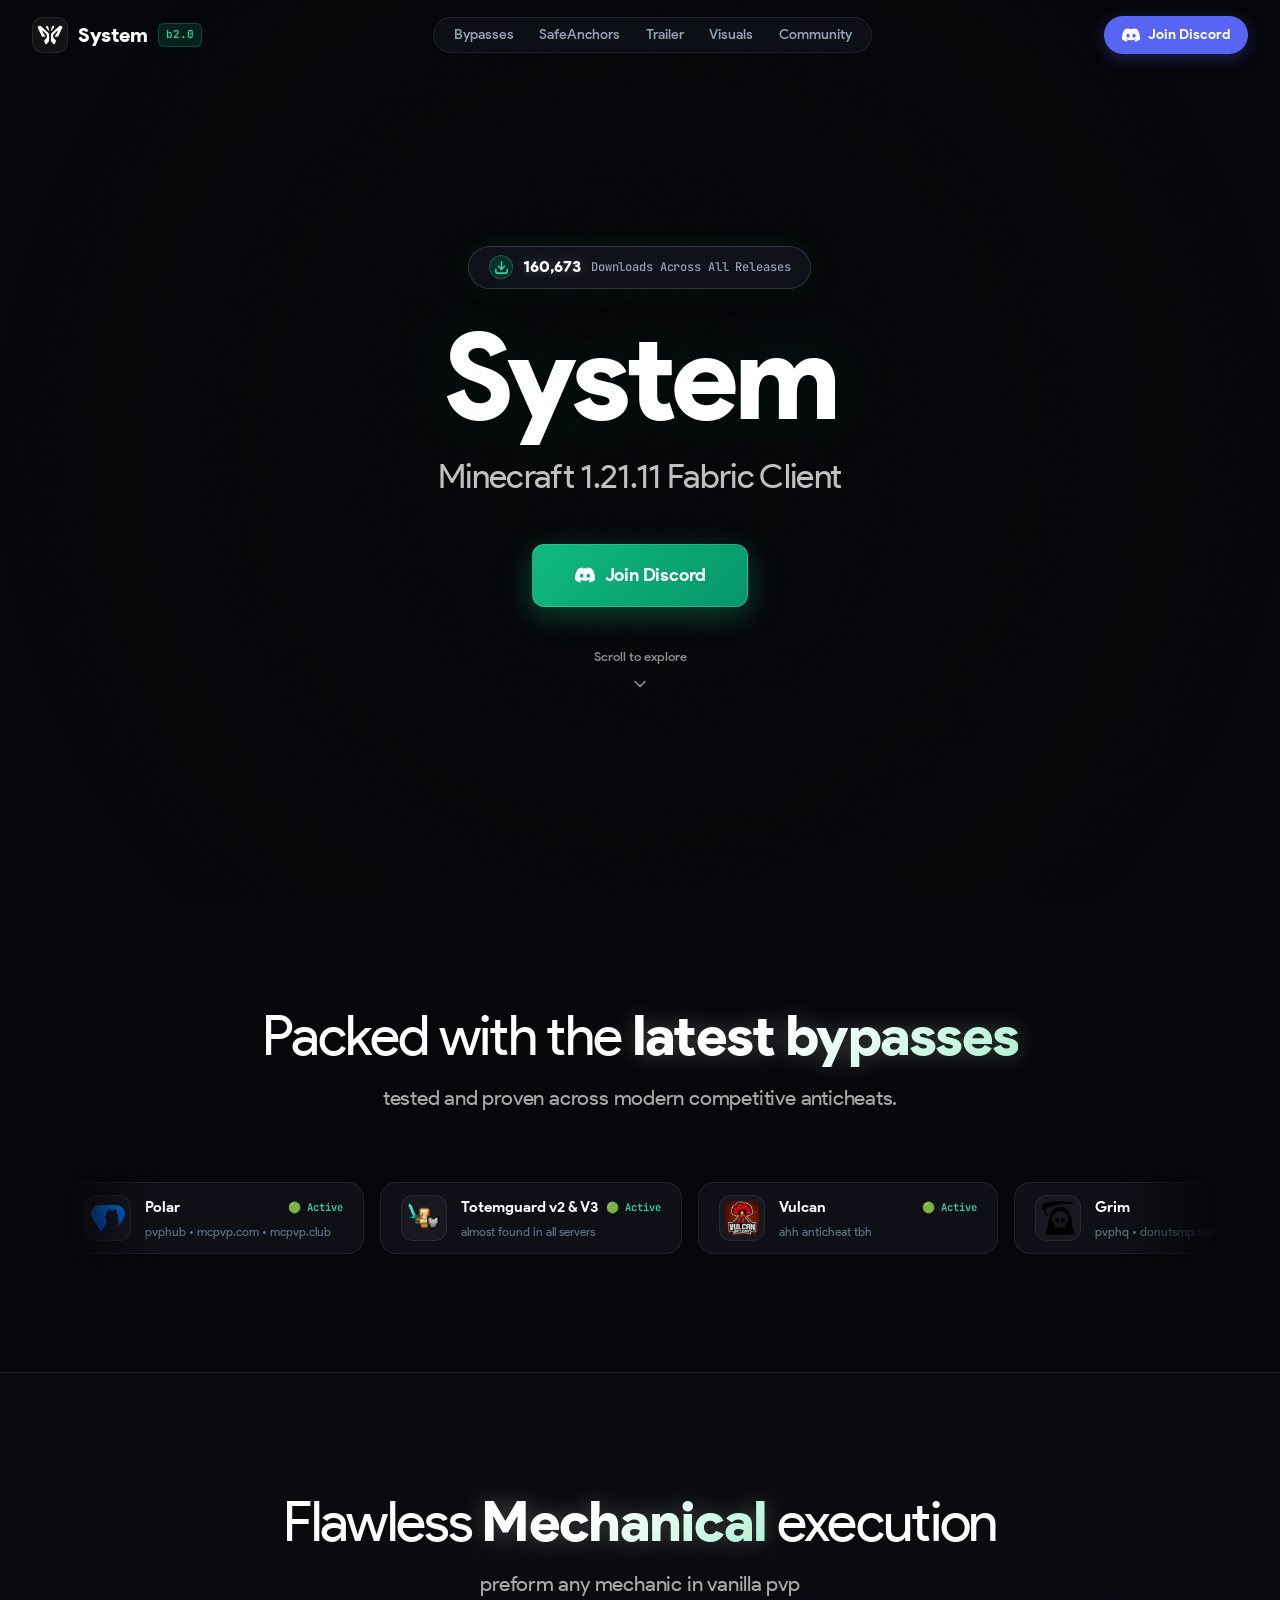
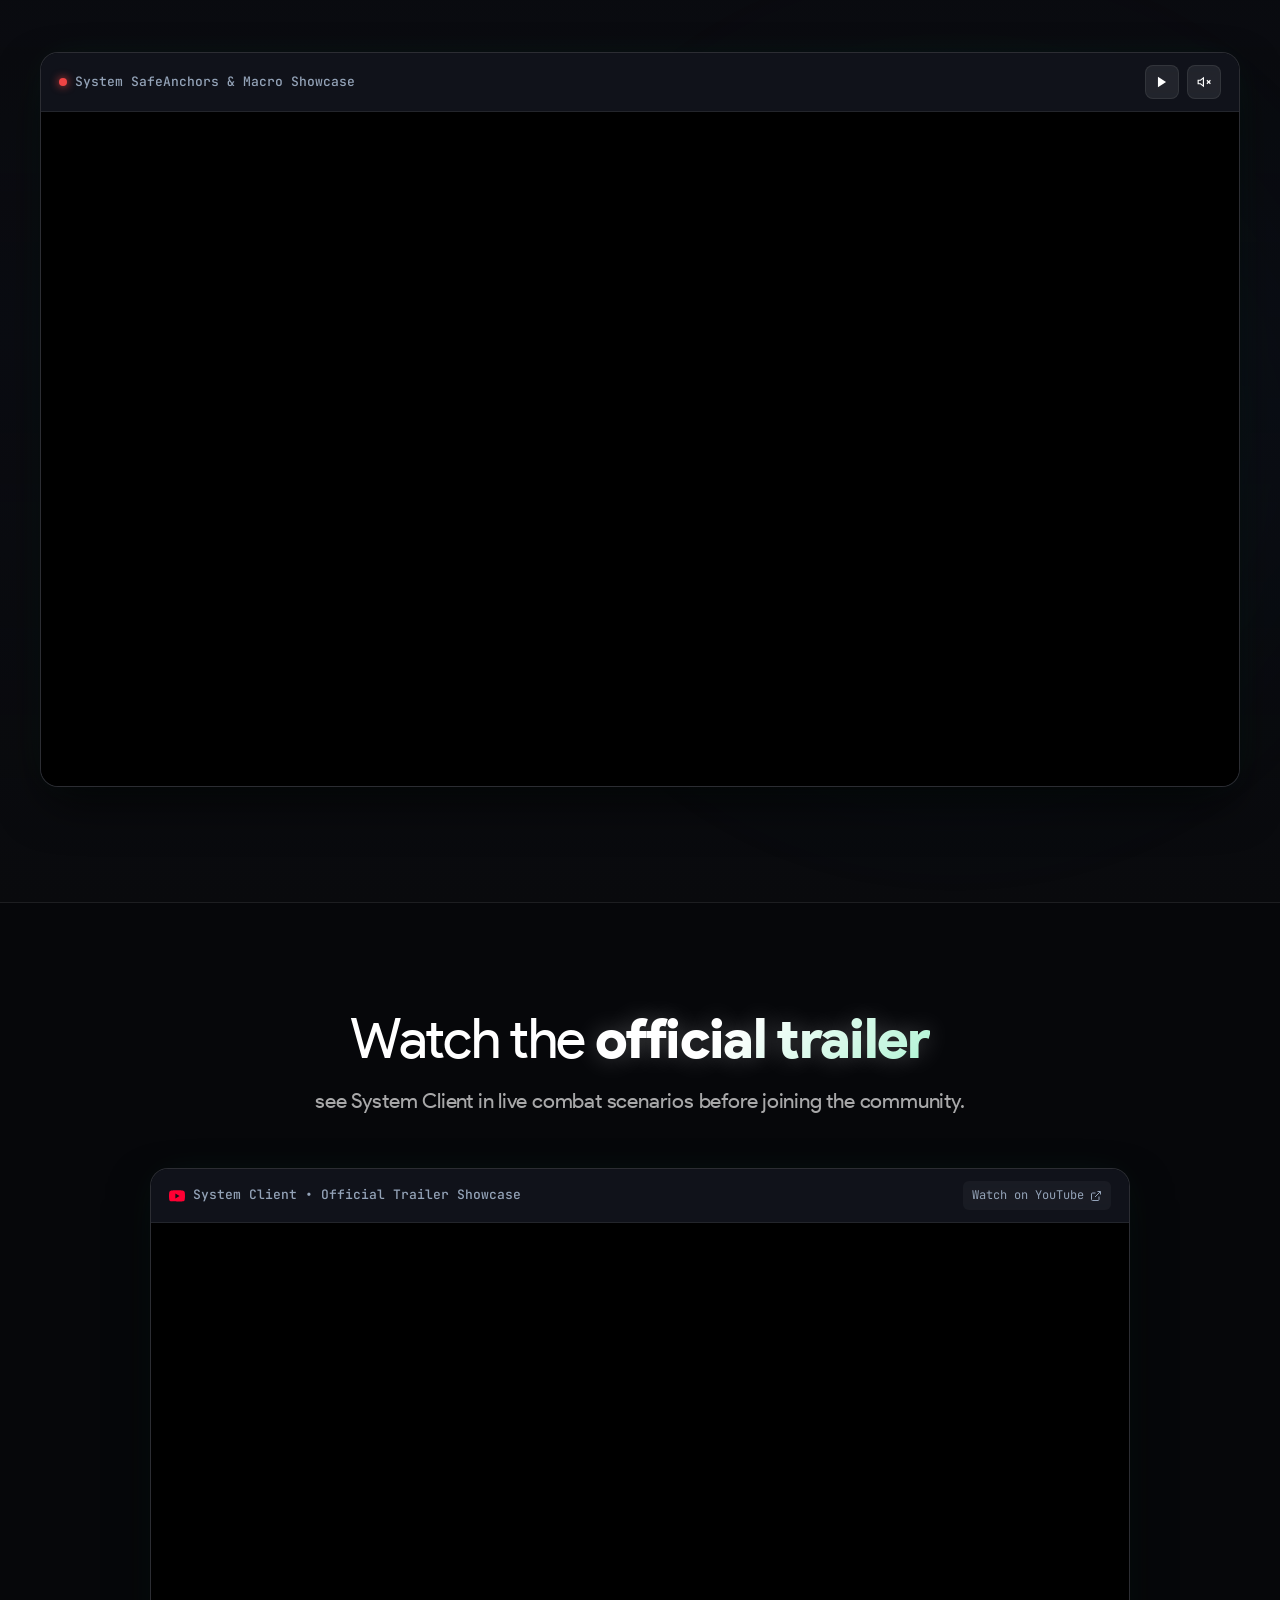
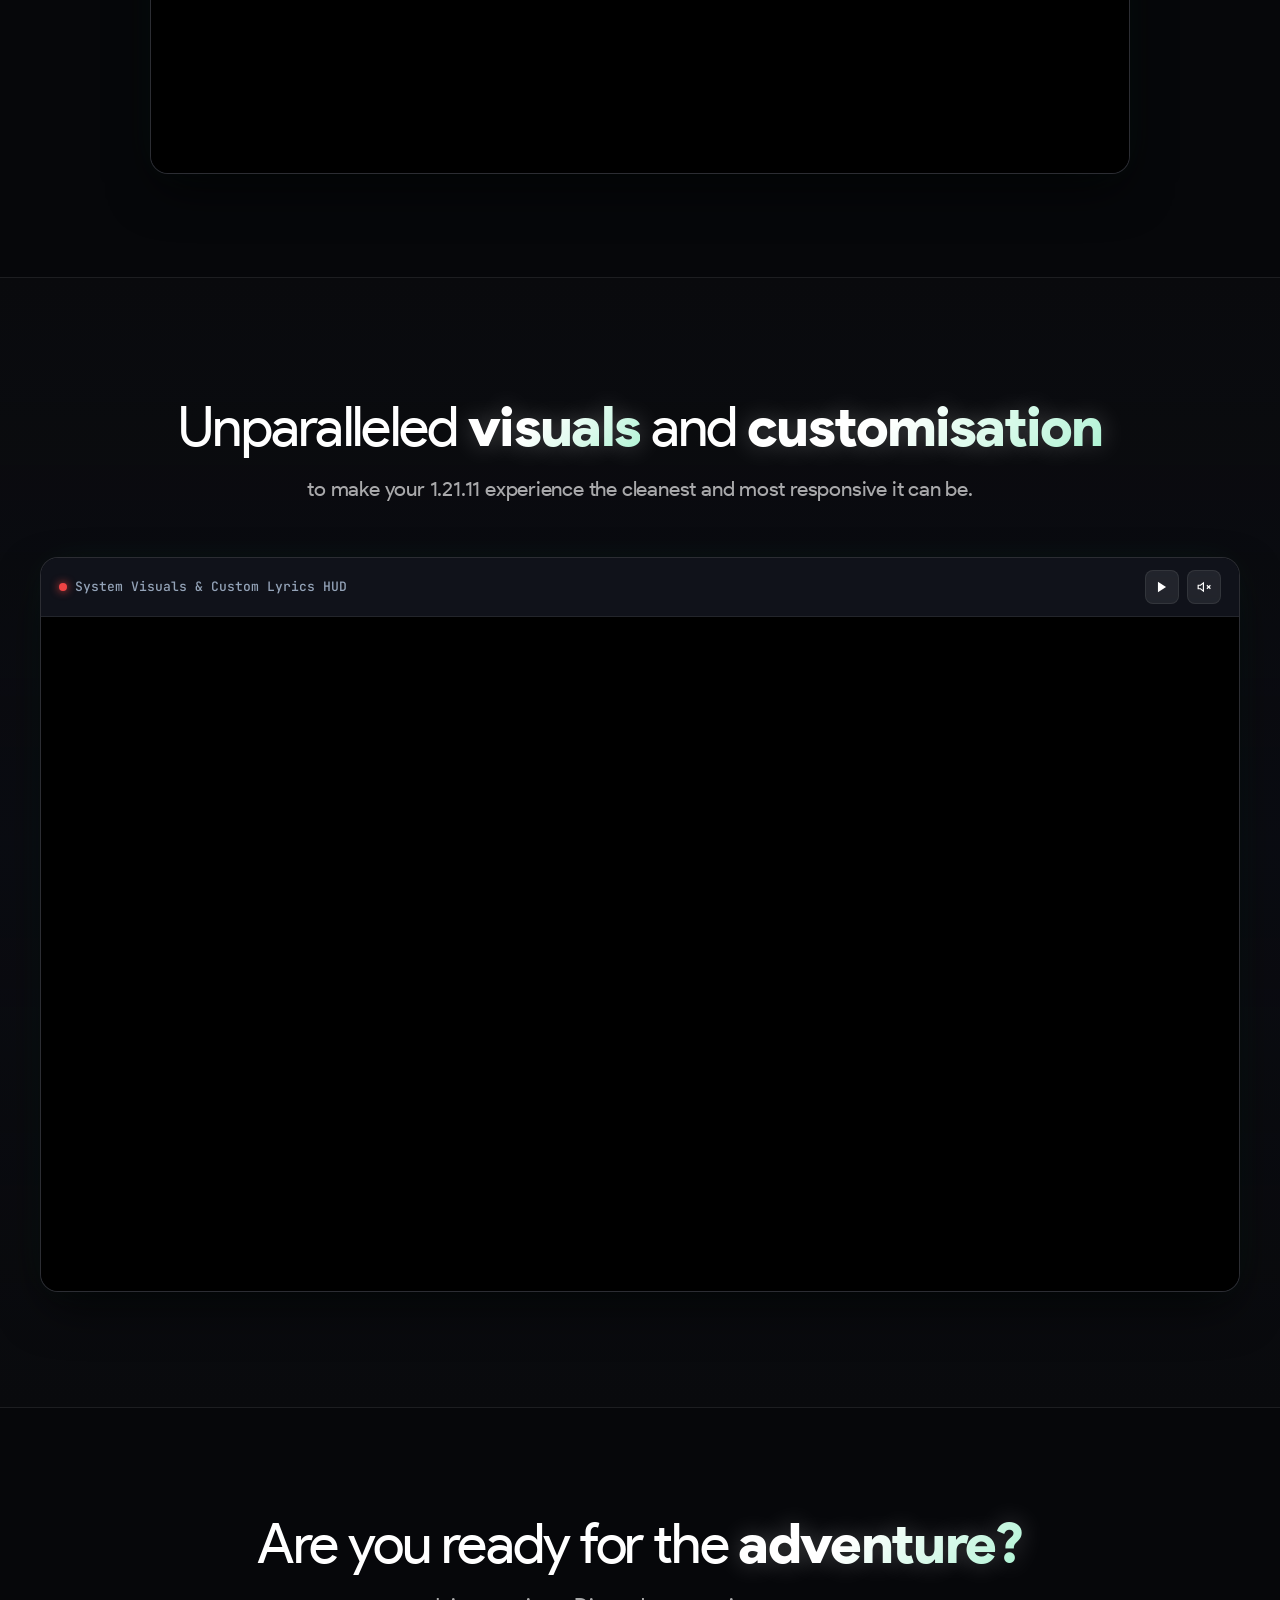
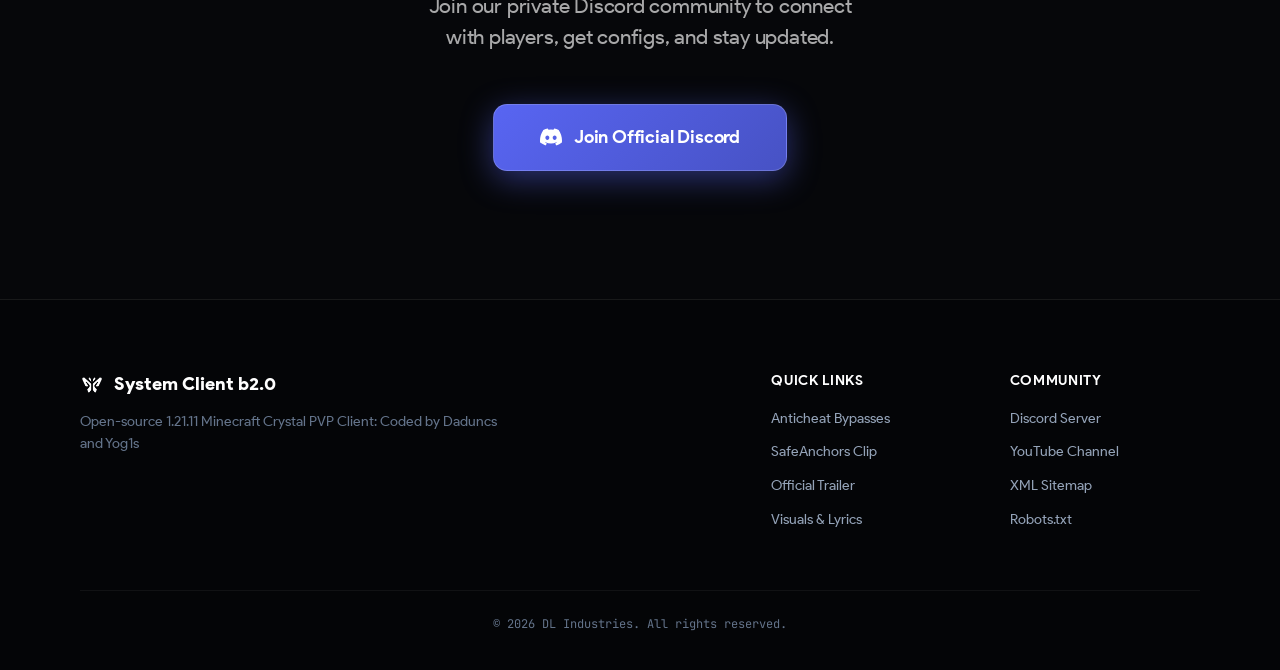
==== commit 2609e418: "Fix scroll-to-explore placement, update footer description, and remove tagline" ====
--- a/index.html
+++ b/index.html
@@ -43,7 +43,7 @@
   <link href="https://fonts.googleapis.com/css2?family=JetBrains+Mono:wght@400;500;700&display=swap" rel="stylesheet">
 
   <!-- Stylesheet -->
-  <link rel="stylesheet" href="style.css?v=2.4">
+  <link rel="stylesheet" href="style.css?v=2.5">
 
   <!-- Schema.org JSON-LD Structured Data -->
   <script type="application/ld+json">
@@ -518,7 +518,7 @@
             <span class="footer-title">System Client b2.0</span>
           </div>
           <p class="footer-desc">
-            Open-source 1.21.11 Minecraft Fabric PvP client. Built with next-generation engineering principles.
+            Open-source 1.21.11 Minecraft Crystal PVP Client: Coded by Daduncs and Yog1s
           </p>
         </div>
 
@@ -543,7 +543,6 @@
 
       <div class="footer-bottom-row">
         <span>&copy; 2026 DL Industries. All rights reserved.</span>
-        <span class="footer-tagline">Engineered for 1.21.11 Dominance</span>
       </div>
     </div>
   </footer>
--- a/style.css
+++ b/style.css
@@ -646,18 +646,16 @@
 }
 
 .hero-scroll-hint {
-  position: absolute;
-  bottom: 32px;
-  left: 50%;
-  transform: translateX(-50%);
-  display: flex;
+  position: relative;
+  display: inline-flex;
   flex-direction: column;
   align-items: center;
   gap: 6px;
-  color: rgba(255, 255, 255, 0.5);
+  color: rgba(255, 255, 255, 0.55);
   font-size: 13px;
   font-weight: 500;
   text-decoration: none;
+  margin-top: clamp(28px, 4.5vh, 44px);
   transition: color var(--duration-fast) ease, transform var(--duration-fast) var(--ease-smooth);
   animation: floatBounce 2.5s infinite ease-in-out;
   z-index: 4;
@@ -668,8 +666,8 @@
 }
 
 @keyframes floatBounce {
-  0%, 100% { transform: translate(-50%, 0); }
-  50% { transform: translate(-50%, 8px); }
+  0%, 100% { transform: translateY(0); }
+  50% { transform: translateY(6px); }
 }
 
 /* --------------------------------------------------------------------------
@@ -1140,10 +1138,9 @@
 
 .footer-bottom-row {
   display: flex;
-  justify-content: space-between;
-  align-items: center;
-  flex-wrap: wrap;
-  gap: 12px;
+  justify-content: center;
+  align-items: center;
+  text-align: center;
   padding-top: 24px;
   border-top: 1px solid rgba(255, 255, 255, 0.05);
   font-size: 12px;
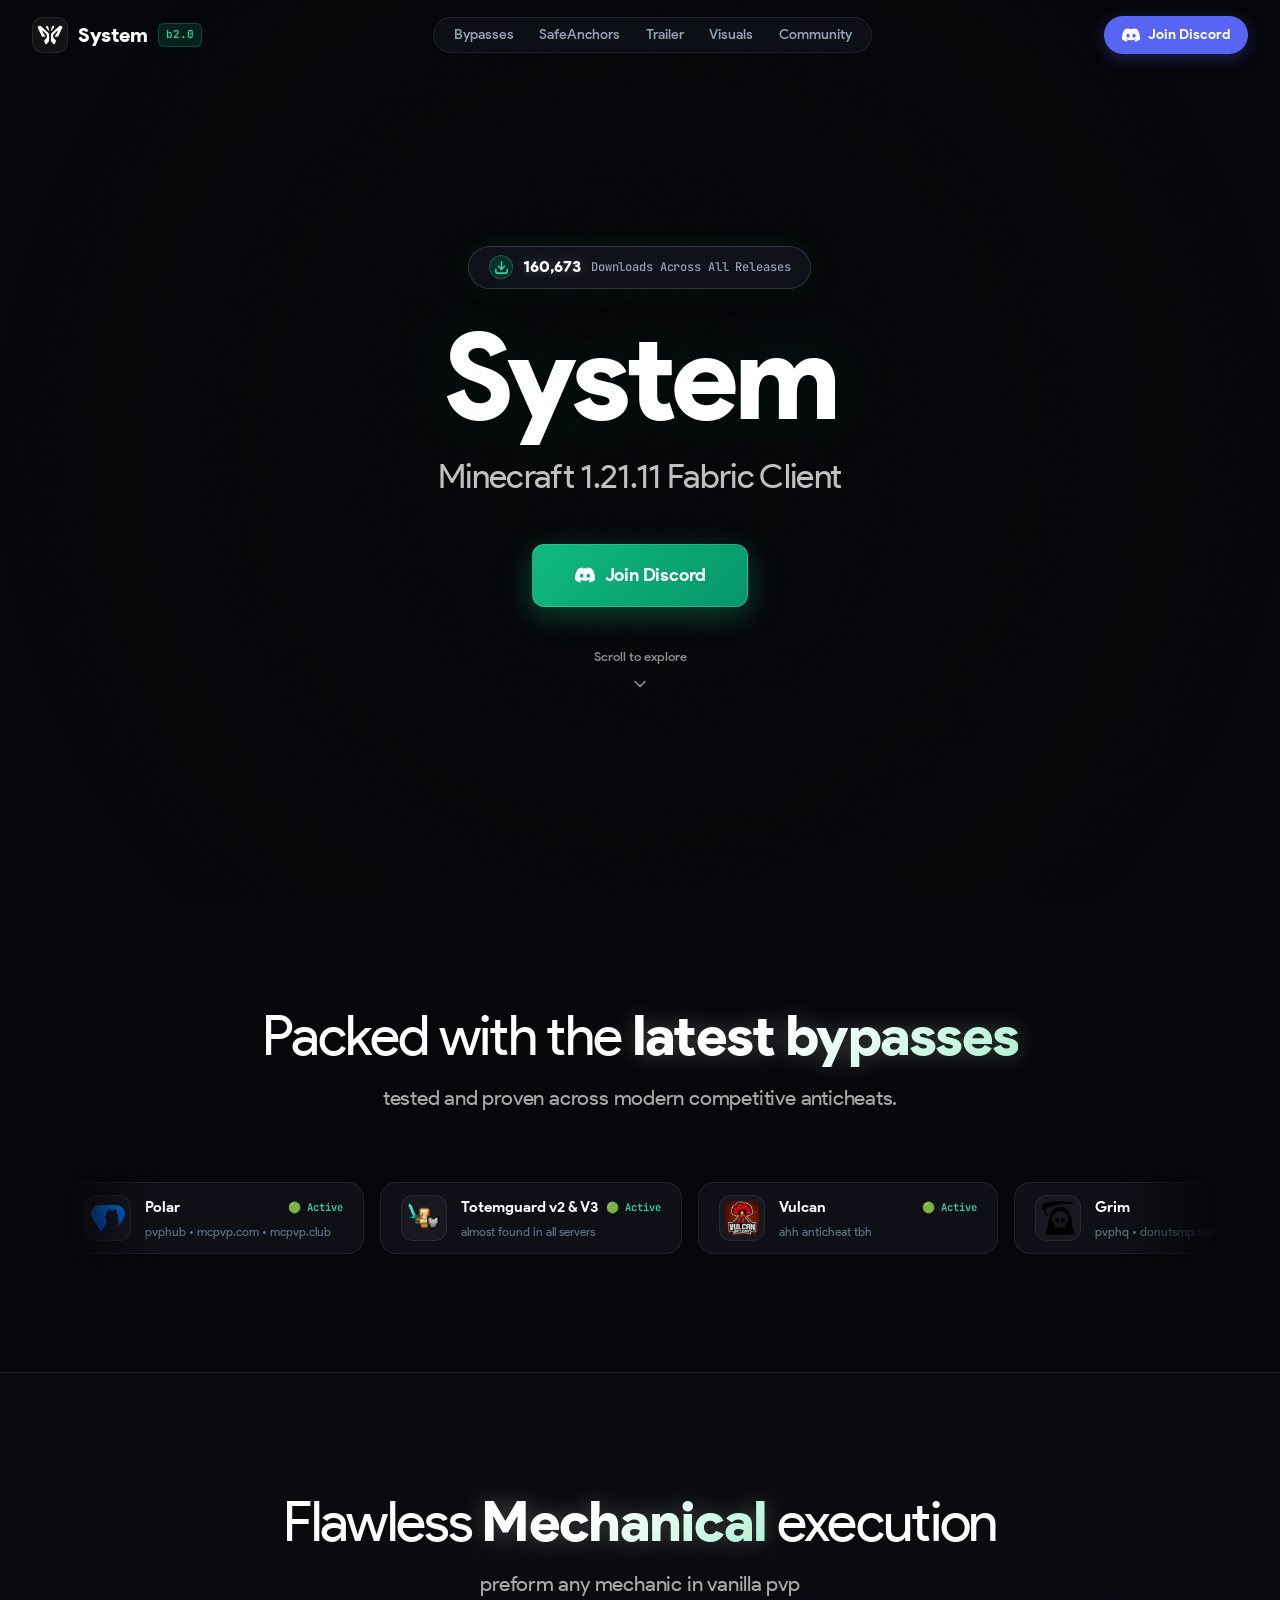
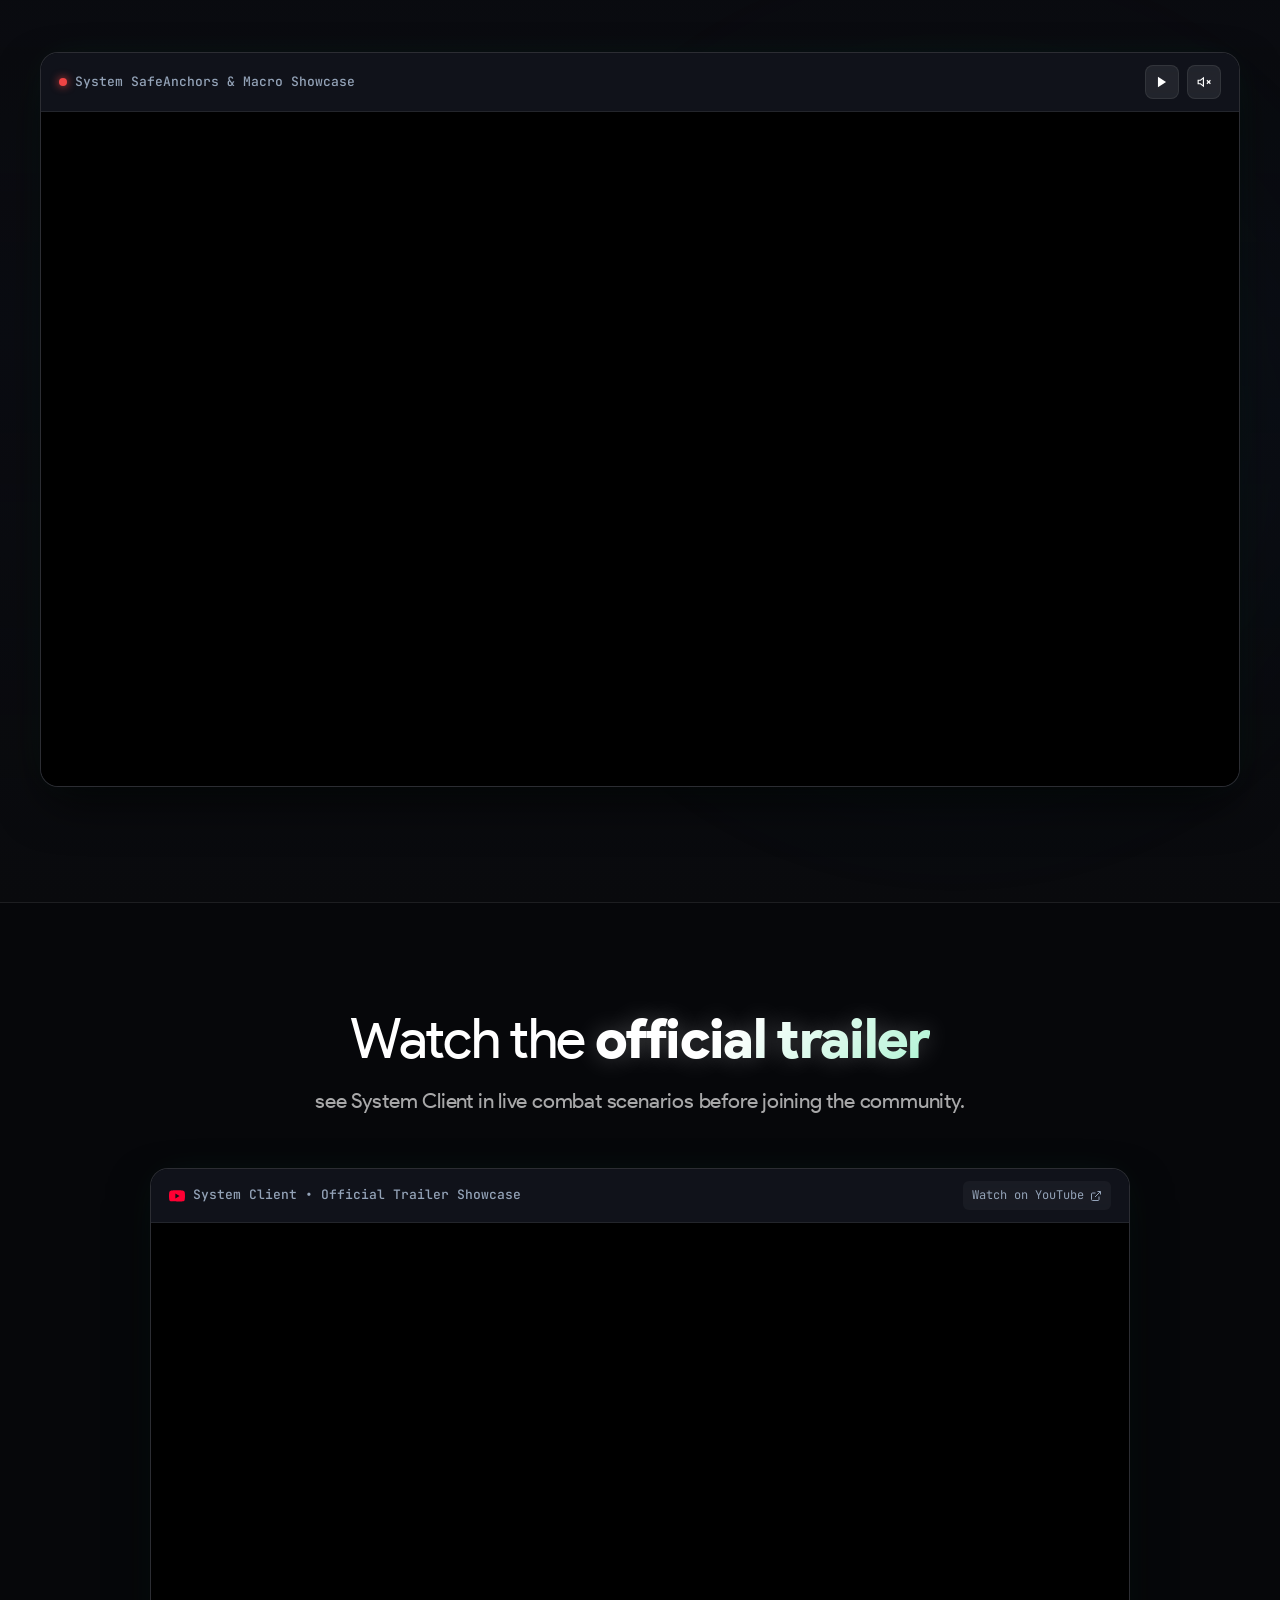
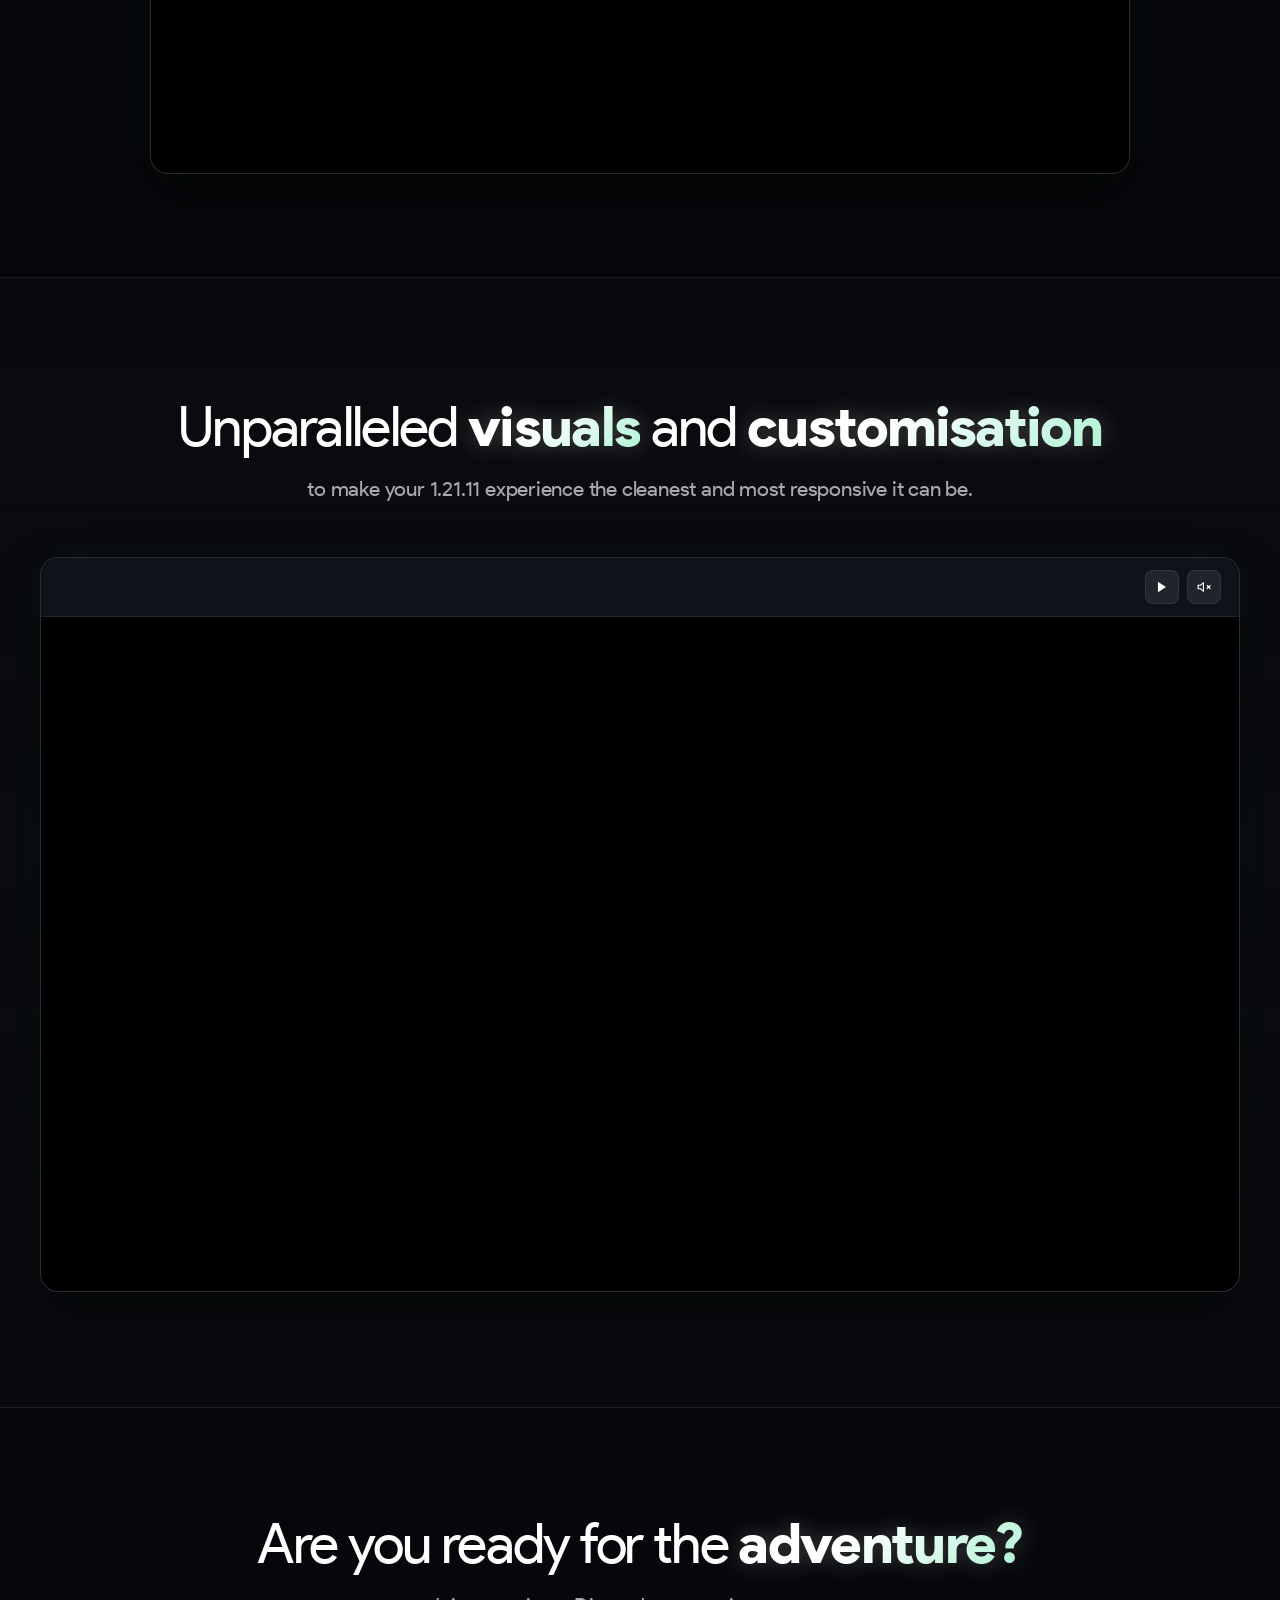
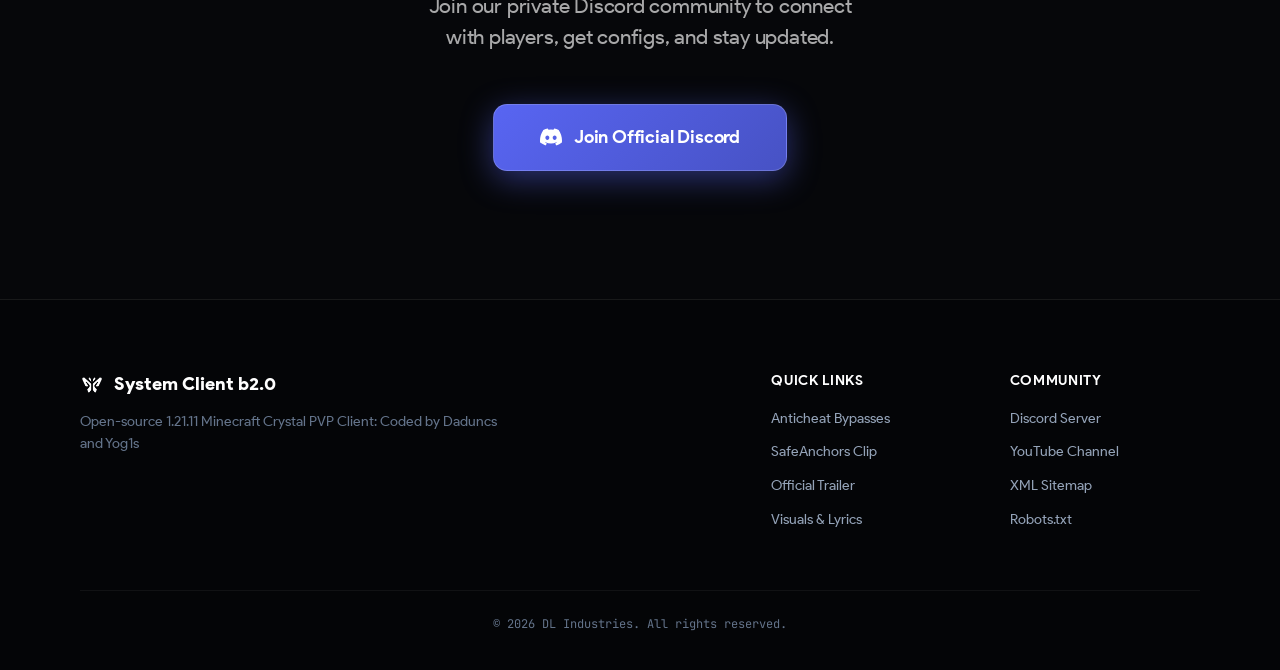
==== commit 013f203a: "Update visuals clip to lyrics2.mp4 and remove title text" ====
--- a/index.html
+++ b/index.html
@@ -457,13 +457,10 @@
         <p class="bodySubheading">to make your 1.21.11 experience the cleanest and most responsive it can be.</p>
       </div>
 
-      <!-- Embedded Local Clip: lyrics.mp4 -->
+      <!-- Embedded Local Clip: lyrics2.mp4 -->
       <div class="cinematic-clip-frame reveal-item">
         <div class="clip-glass-bar">
-          <div class="clip-meta-left">
-            <span class="clip-record-dot"></span>
-            <span class="clip-title-label">System Visuals & Custom Lyrics HUD</span>
-          </div>
+          <div class="clip-meta-left"></div>
           <div class="clip-controls-group">
             <button class="clip-ctrl-btn" data-video-toggle="clipLyrics" aria-label="Toggle Play/Pause">
               <svg class="icon-pause" width="14" height="14" viewBox="0 0 24 24" fill="currentColor"><rect x="6" y="4" width="4" height="16"></rect><rect x="14" y="4" width="4" height="16"></rect></svg>
@@ -478,7 +475,7 @@
 
         <div class="video-aspect-container">
           <video id="clipLyrics" autoplay muted loop playsinline preload="metadata">
-            <source src="assets/clips/lyrics.mp4" type="video/mp4">
+            <source src="assets/clips/lyrics2.mp4" type="video/mp4">
             Your browser does not support the video tag.
           </video>
         </div>
